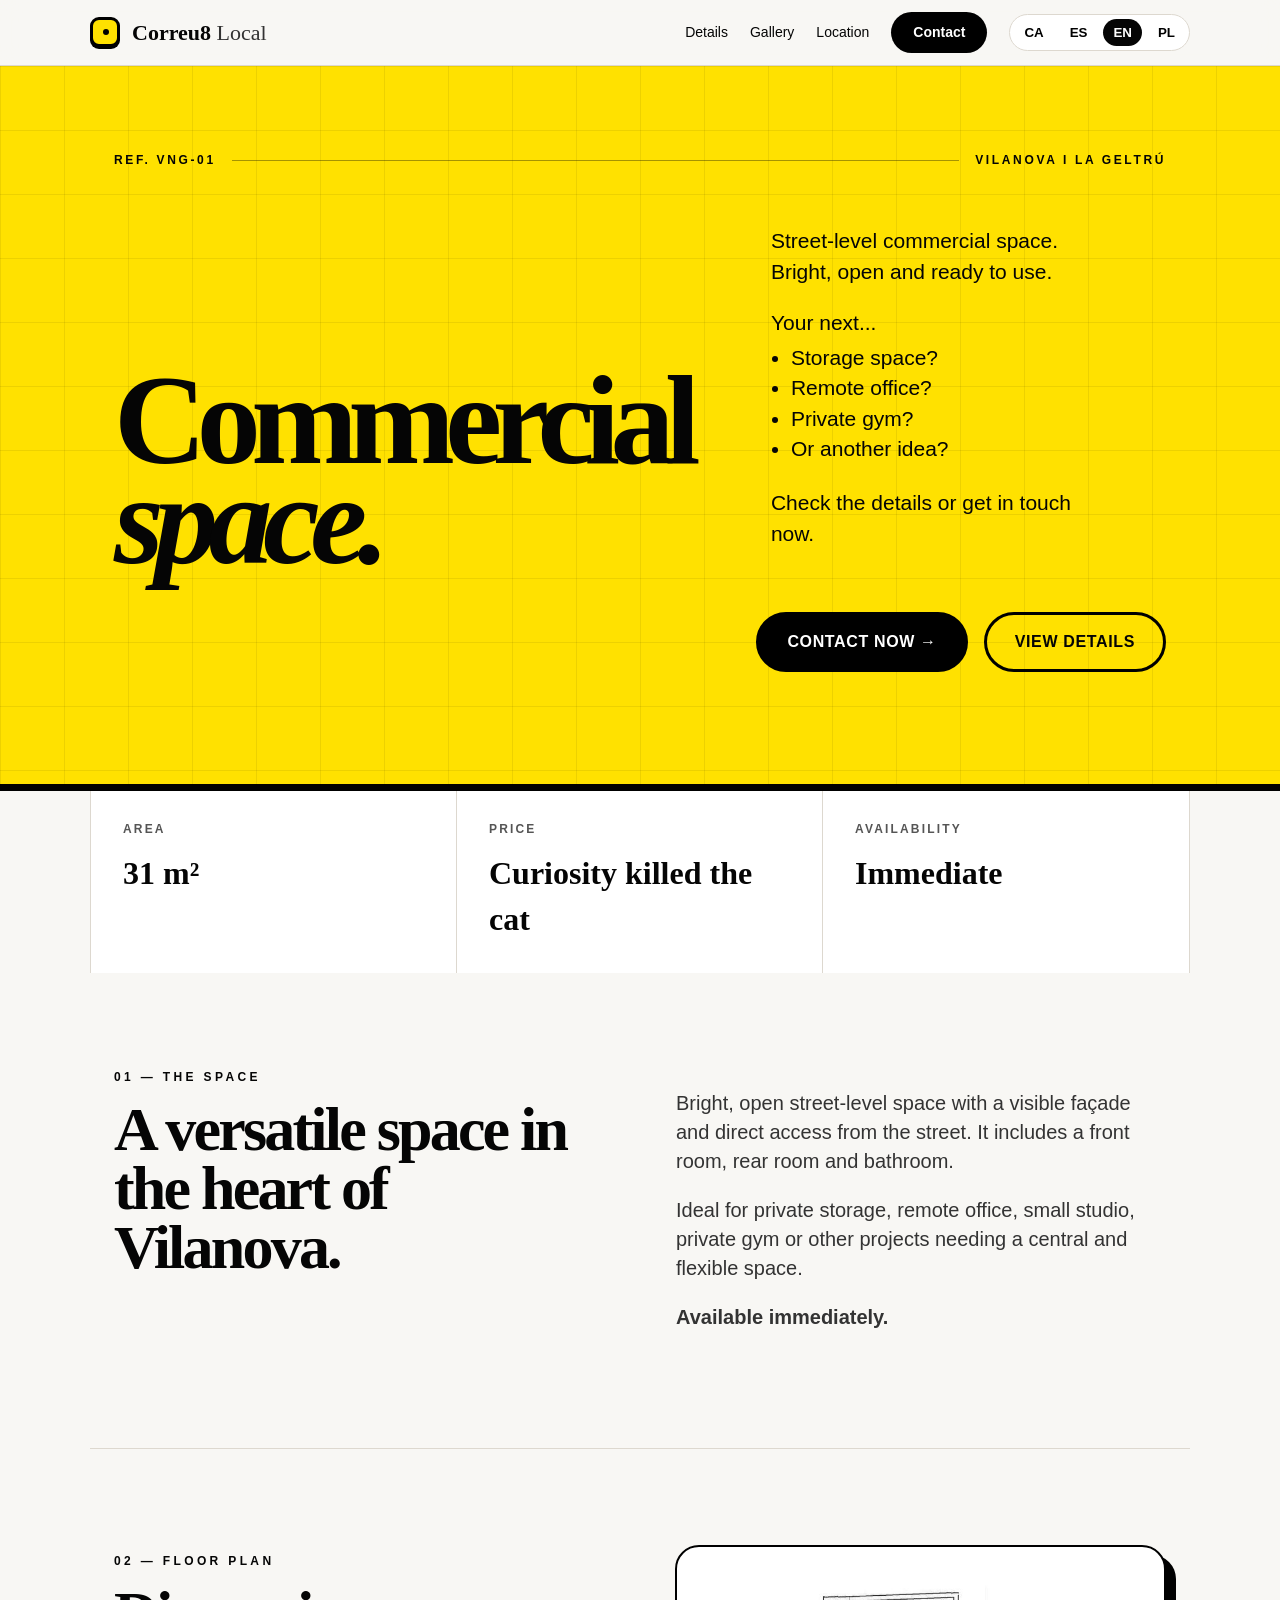
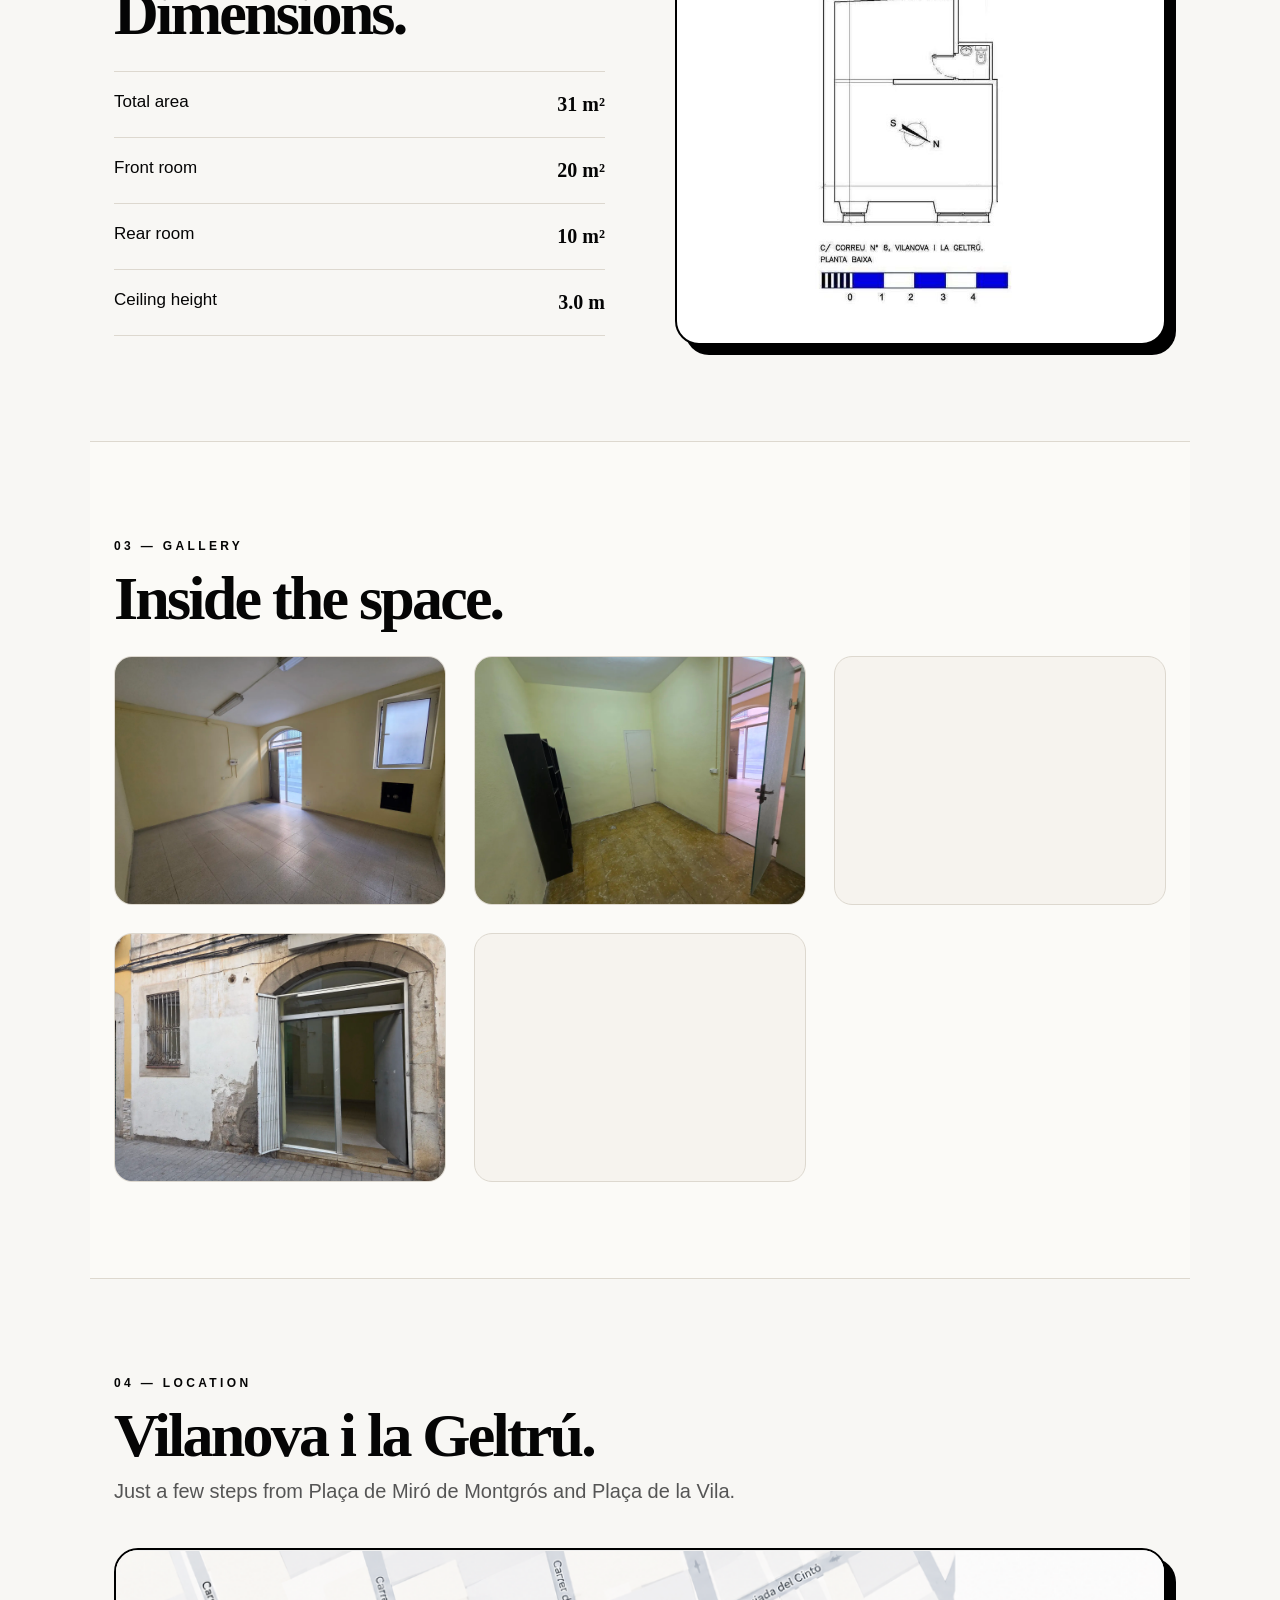
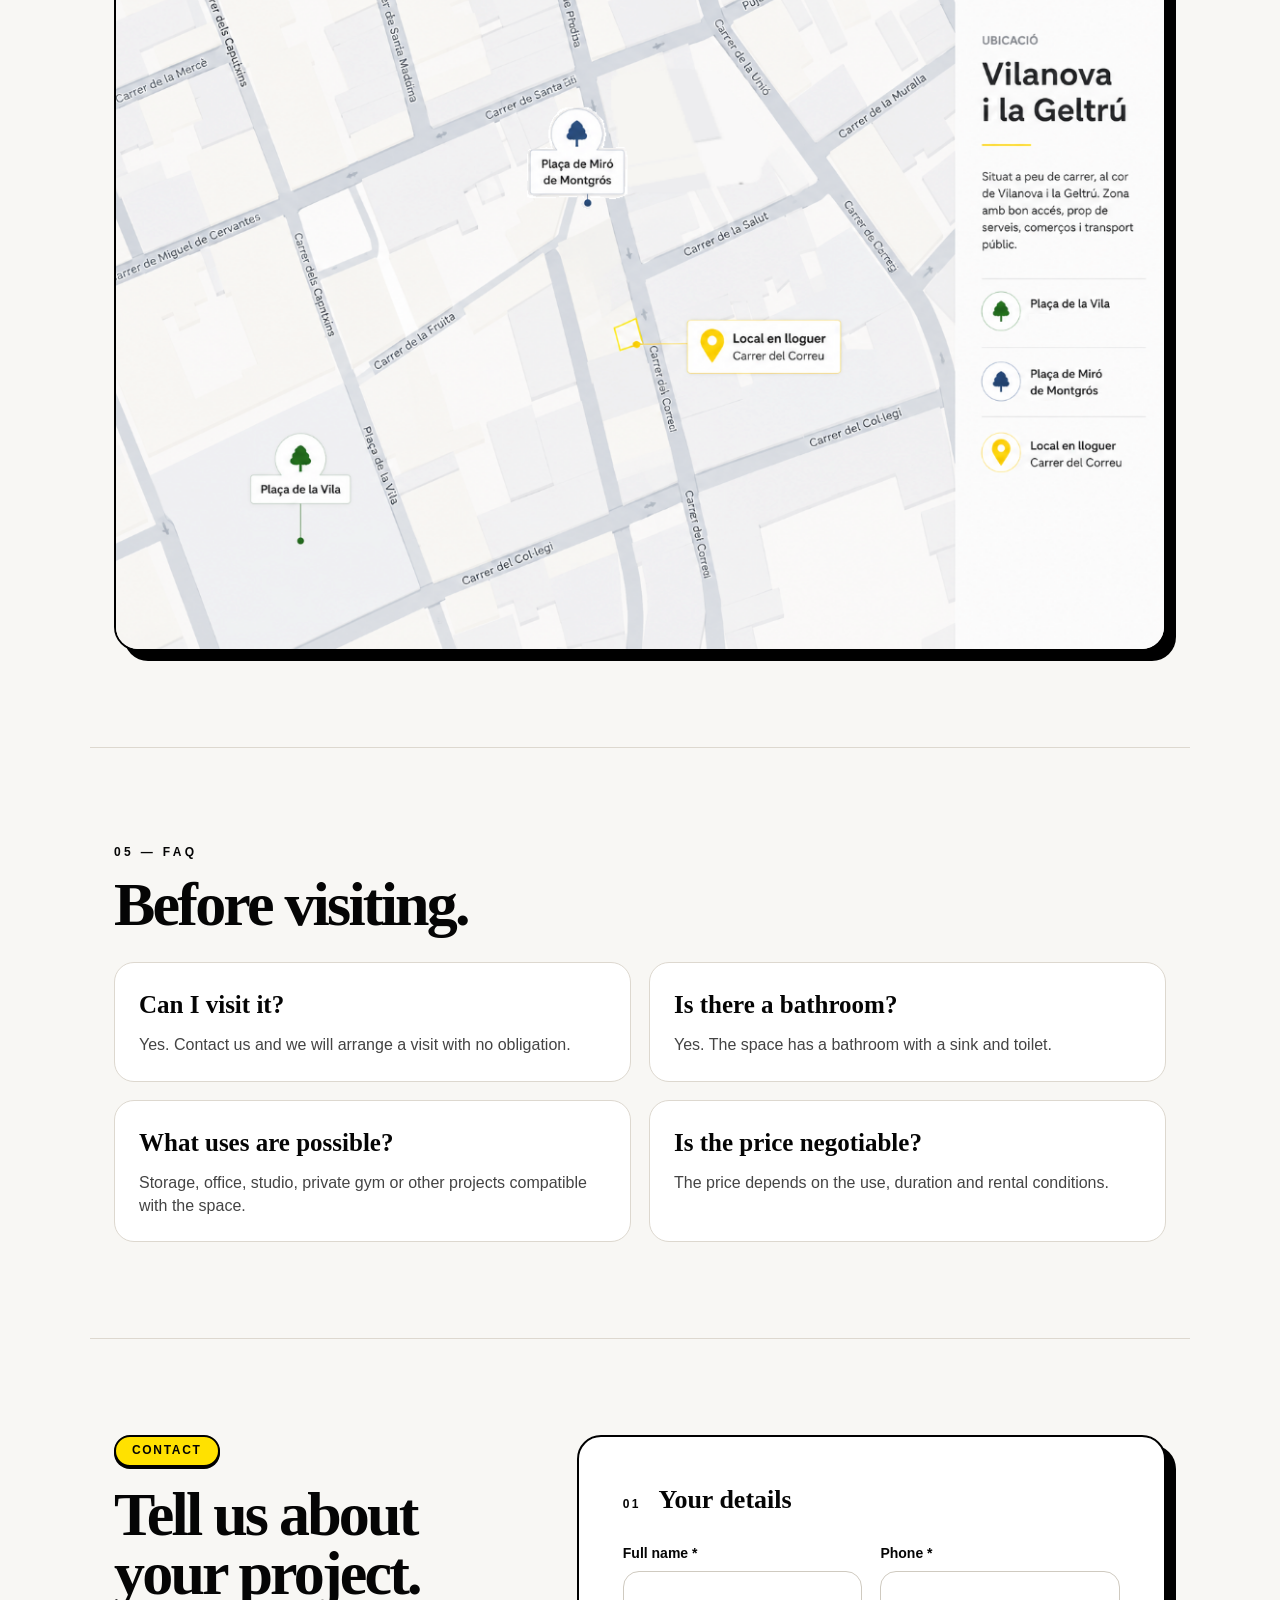
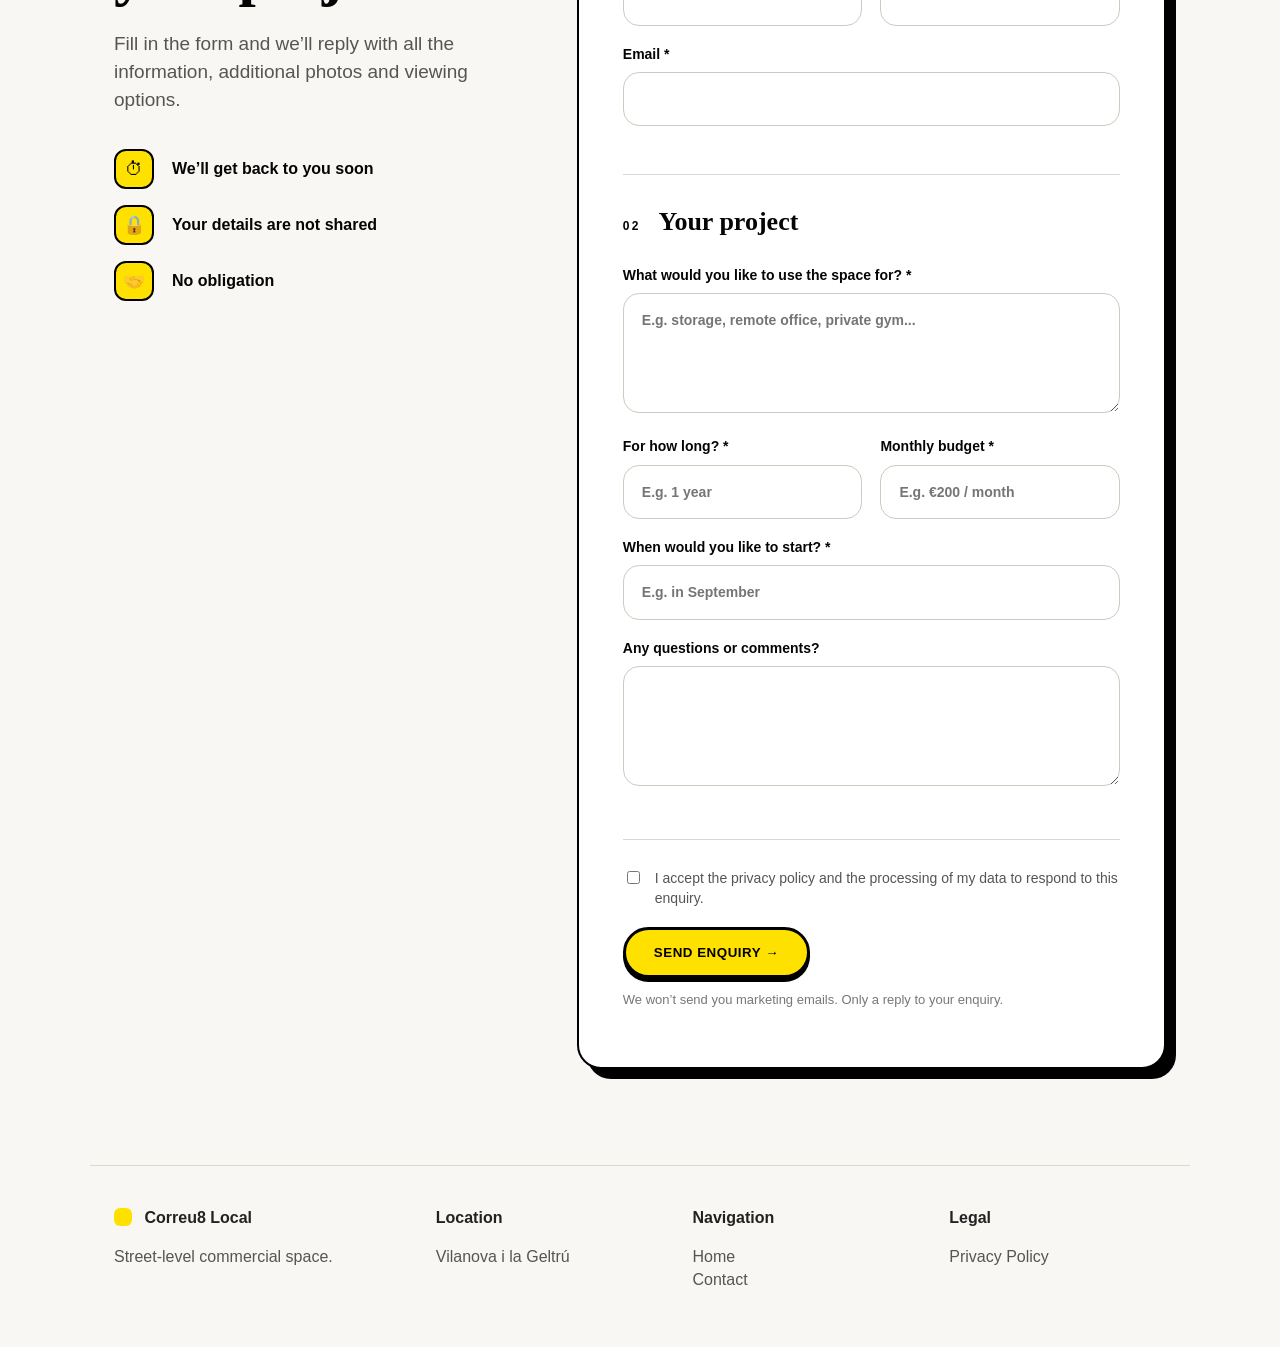
==== local/index.html @ ae691177 "Add favicon set" ====
<!doctype html>
<html lang="ca">
<head>
  <meta charset="utf-8" />
  <meta name="viewport" content="width=device-width, initial-scale=1" />
  <title>Correu8 Local — Local comercial en lloguer</title>
  <meta name="description" content="Local comercial a peu de carrer en lloguer al centre de Vilanova i la Geltrú. Lluminós, diàfan i llest per a ús. Contacta per rebre més informació." />
  <link rel="canonical" href="https://correu8.cat/local/" />
  <meta property="og:site_name" content="Correu8" />
  <meta property="og:title" content="Correu8 Local — Es lloga local" />
  <meta property="og:description" content="Local comercial a peu de carrer al cor de Vilanova i la Geltrú." />
  <meta property="og:type" content="website" />
  <meta property="og:url" content="https://correu8.cat/local/" />
  <meta property="og:image" content="https://correu8.cat/local/assets/og-image.jpg" />
  <meta property="og:image:width" content="1200" />
  <meta property="og:image:height" content="630" />
  <meta name="twitter:card" content="summary_large_image" />
  <meta name="twitter:title" content="Correu8 Local — Local comercial" />
  <meta name="twitter:description" content="Local comercial de 31 m² en lloguer al centre de Vilanova i la Geltrú." />
  <meta name="twitter:image" content="https://correu8.cat/local/assets/og-image.jpg" />
  <link rel="stylesheet" href="./styles.css" />
  <link rel="icon" href="/local/assets/favicon.ico" sizes="any">
  <link rel="icon" type="image/png" sizes="32x32" href="/local/assets/favicon-32x32.png">
  <link rel="icon" type="image/png" sizes="16x16" href="/local/assets/favicon-16x16.png">
  <link rel="apple-touch-icon" href="/local/assets/apple-touch-icon.png">
  <link rel="manifest" href="/local/assets/site.webmanifest">
  <meta name="theme-color" content="#FFC400">
  <script type="application/ld+json">
  {
    "@context": "https://schema.org",
    "@type": "RealEstateListing",
    "name": "Correu8 Local",
    "description": "Local comercial a peu de carrer en lloguer al centre de Vilanova i la Geltrú. Lluminós, diàfan i llest per a ús.",
    "url": "https://correu8.cat/local/",
    "image": [
      "https://correu8.cat/local/assets/facade.jpg",
      "https://correu8.cat/local/assets/main-room.jpg",
      "https://correu8.cat/local/assets/rear-room.jpg",
      "https://correu8.cat/local/assets/bathroom.jpg"
    ],
    "address": {
      "@type": "PostalAddress",
      "addressLocality": "Vilanova i la Geltrú",
      "addressRegion": "Catalunya",
      "addressCountry": "ES"
    },
    "floorSize": {
      "@type": "QuantitativeValue",
      "value": 31,
      "unitCode": "MTK"
    },
    "numberOfRooms": 2,
    "amenityFeature": [
      {
        "@type": "LocationFeatureSpecification",
        "name": "bathroom",
        "value": true
      },
      {
        "@type": "LocationFeatureSpecification",
        "name": "street-level access",
        "value": true
      },
      {
        "@type": "LocationFeatureSpecification",
        "name": "direct street entrance",
        "value": true
      }
    ],
    "availability": "https://schema.org/InStock",
    "sameAs": [],
    "provider": {
      "@type": "Organization",
      "name": "Correu8",
      "url": "https://correu8.cat/"
    }
  }
  </script>
</head>
<body>
  <header class="site-header">
    <a class="brand" href="#top" aria-label="Correu8 Local">
      <span class="brand-mark"></span>
      <span><strong>Correu8</strong> <em>Local</em></span>
    </a>
    <nav class="nav" aria-label="Principal">
      <a href="#espai" data-i18n="nav_details">Detalls</a>
      <a href="#galeria" data-i18n="nav_gallery">Galeria</a>
      <a href="#ubicacio" data-i18n="nav_location">Ubicació</a>
      <a class="nav-button" href="#contacte" data-i18n="nav_contact">Contacte</a>
      <div class="lang-switcher">
        <button type="button" data-lang="ca">CA</button>
        <button type="button" data-lang="es">ES</button>
        <button type="button" data-lang="en">EN</button>
        <button type="button" data-lang="pl">PL</button>
      </div>
    </nav>
  </header>

  <main id="top">
    <section class="hero yellow-grid">
      <div class="hero-inner">
        <div class="hero-meta">
          <span>REF. VNG-01</span>
          <i></i>
          <span>VILANOVA I LA GELTRÚ</span>
        </div>
        <div class="hero-content">
          <div>
            <h1 data-i18n-html="hero_title">Es lloga<br><em>local.</em></h1>
          </div>
<div class="hero-copy">

  <p data-i18n-html="hero_intro">
    Local comercial a peu de carrer.<br>
    Lluminós, diàfan i llest per a ús.
  </p>

  <p class="idea-title" data-i18n="hero_idea">
    El vostre proper...
  </p>

  <ul>
    <li data-i18n="hero_item_1">Traster?</li>
    <li data-i18n="hero_item_2">Oficina remota?</li>
    <li data-i18n="hero_item_3">Gimnàs privat?</li>
    <li data-i18n="hero_item_4">O una altra idea?</li>
  </ul>

  <p data-i18n="hero_cta">
    Consulteu els detalls o poseu-vos en contacte ara.
  </p>

</div>
        </div>
        <div class="hero-actions">
<a class="btn btn-dark"
   href="#contacte"
   data-i18n="button_contact">
   Contacta ara →
</a>

<a class="btn btn-outline"
   href="#espai"
   data-i18n="button_details">
   Veure detalls
</a>
        </div>
      </div>
    </section>

    <section class="facts" aria-label="Dades principals">
      <div class="fact">
        <span data-i18n="fact_surface">Superfície</span>
        <strong>31 m²</strong>
      </div>

      <div class="fact">
        <span data-i18n="fact_price">Preu</span>
        <strong data-i18n="fact_price_value">A consultar</strong>
      </div>

      <div class="fact">
        <span data-i18n="fact_availability">Disponibilitat</span>
        <strong data-i18n="fact_availability_value">Immediata</strong>
      </div>
    </section>

    <section id="espai" class="section two-col">
      <div>
        <p class="kicker" data-i18n="section_space_kicker">01 — L'espai</p>
        <h2 data-i18n="section_space_title">Un local versàtil al cor de Vilanova.</h2>
      </div>
      <div class="body-text">
        <p data-i18n="section_space_p1">Espai lluminós i diàfan situat a peu de carrer, amb façana visible i accés directe. Consta de sala davantera, sala del darrere i bany.</p>
        <p data-i18n="section_space_p2">Ideal per a emmagatzematge privat, oficina remota, petit estudi, gimnàs privat o altres projectes que necessitin un espai cèntric i flexible.</p>
        <p><strong data-i18n="section_space_p3">Disponibilitat immediata.</strong></p>
      </div>
    </section>

    <section class="section plan-section">
      <div>
        <p class="kicker" data-i18n="plan_kicker">02 — Plànol</p>
        <h2 data-i18n="plan_title">Dimensions.</h2>
        <div class="spec-list">
          <div><span data-i18n="plan_total_area">Superfície total</span><strong>31 m²</strong></div>
          <div><span data-i18n="plan_main_room">Sala principal</span><strong>20 m²</strong></div>
          <div><span data-i18n="plan_rear_room">Sala posterior</span><strong>10 m²</strong></div>
          <div><span data-i18n="plan_ceiling_height">Alçada del sostre</span><strong>3.0 m</strong></div>
        </div>
      </div>
      <figure class="image-card plan-card">
        <img src="./assets/plan.jpg" loading="lazy" decoding="async" alt="Plànol del local" data-i18n="plan_image_alt" data-i18n-attr="alt" />
      </figure>
    </section>

<section id="galeria" class="section gallery-section">
  <p class="kicker" data-i18n="gallery_kicker">03 — Galeria</p>
  <h2 data-i18n="gallery_title">Com és per dins.</h2>

  <div class="gallery">
    <div class="photo">
      <button class="photo-button" type="button">
        <picture>
          <source srcset="assets/main-room.webp" type="image/webp">
          <img src="assets/main-room.jpg" loading="lazy" decoding="async" alt="Sala principal del local" data-i18n="gallery_main_room_alt" data-i18n-attr="alt">
        </picture>
      </button>
    </div>

    <div class="photo">
      <button class="photo-button" type="button">
        <picture>
          <source srcset="assets/rear-room.webp" type="image/webp">
          <img src="assets/rear-room.jpg" loading="lazy" decoding="async" alt="Sala del darrere del local" data-i18n="gallery_rear_room_alt" data-i18n-attr="alt">
        </picture>
      </button>
    </div>

    <div class="photo">
      <button class="photo-button" type="button">
        <picture>
          <source srcset="assets/bathroom.webp" type="image/webp">
          <img src="assets/bathroom.jpg" loading="lazy" decoding="async" alt="Bany del local" data-i18n="gallery_bathroom_alt" data-i18n-attr="alt">
        </picture>
      </button>
    </div>

    <div class="photo">
      <button class="photo-button" type="button">
        <picture>
          <source srcset="assets/entrance-open.webp" type="image/webp">
          <img src="assets/entrance-open.jpg" loading="lazy" decoding="async" alt="Entrada oberta del local" data-i18n="gallery_entrance_alt" data-i18n-attr="alt">
        </picture>
      </button>
    </div>

    <div class="photo">
      <button class="photo-button" type="button">
        <picture>
          <source srcset="assets/facade.webp" type="image/webp">
          <img src="assets/facade.jpg" loading="lazy" decoding="async" alt="Façana del local" data-i18n="gallery_facade_alt" data-i18n-attr="alt">
        </picture>
      </button>
    </div>
  </div>
</section>

    <section id="ubicacio" class="section location-section">
      <p class="kicker" data-i18n="location_kicker">04 — Ubicació</p>
      <h2 data-i18n="location_title">Vilanova i la Geltrú.</h2>
      <p class="subhead" data-i18n="location_subhead">A pocs passos de la plaça de Miró de Montgrós i la Plaça de la Vila.</p>
      <figure class="image-card map-card">
        <img src="./assets/map.png" loading="lazy" decoding="async" alt="Mapa de situació del local al carrer del Correu" data-i18n="location_map_alt" data-i18n-attr="alt" />
      </figure>
    </section>

    <section class="section faq-section">
      <p class="kicker" data-i18n="faq_kicker">05 — Preguntes freqüents</p>
      <h2 data-i18n="faq_title">Abans de visitar.</h2>
      <div class="faq-grid">
        <article><h3 data-i18n="faq_visit_q">Es pot visitar?</h3><p data-i18n="faq_visit_a">Sí. Contacteu-nos i acordarem una visita sense compromís.</p></article>
        <article><h3 data-i18n="faq_bathroom_q">Hi ha bany?</h3><p data-i18n="faq_bathroom_a">Sí. El local disposa de bany amb lavabo i vàter.</p></article>
        <article><h3 data-i18n="faq_uses_q">Quins usos són possibles?</h3><p data-i18n="faq_uses_a">Emmagatzematge, oficina, estudi, gimnàs privat o altres projectes compatibles amb l'espai.</p></article>
        <article><h3 data-i18n="faq_price_q">El preu és negociable?</h3><p data-i18n="faq_price_a">El preu és a consultar segons ús, durada i condicions del lloguer.</p></article>
      </div>
    </section>

    <section id="contacte" class="contact-section">
      <div class="contact-copy">
        <span class="pill" data-i18n="contact_pill">Contacte</span>
        <h2 data-i18n="contact_title">Parlem del teu projecte.</h2>
        <p data-i18n="contact_intro">Omple el formulari i et respondrem amb tota la informació, fotos addicionals i opcions de visita.</p>
<ul class="trust-list">
  <li>
    <span class="trust-icon">⏱</span>
    <span data-i18n="contact_trust_1">Ens posarem en contacte amb tu ben aviat</span>
  </li>

  <li>
    <span class="trust-icon">🔒</span>
    <span data-i18n="contact_trust_2">Les teves dades no es comparteixen</span>
  </li>

  <li>
    <span class="trust-icon">🤝</span>
    <span data-i18n="contact_trust_3">Sense compromís</span>
  </li>
</ul>
      </div>
<div id="success-message" class="success-message">
  <strong data-i18n="success_title">✅ Gràcies!</strong><br>
  <span data-i18n="success_line_1">Hem rebut la teva consulta correctament.</span><br>
  <span data-i18n="success_line_2">Et respondrem tan aviat com sigui possible.</span>
</div>
<form id="contact-form" class="contact-form" action="https://formspree.io/f/xgojlalw" method="POST">
  <input type="hidden" name="_subject" value="Nova consulta — Correu8 Local" />
  <input type="text" name="_gotcha" class="honeypot" tabindex="-1" autocomplete="off" />
  <div class="form-block">
    <h3 data-i18n="form_details_title"><span>01</span> Les teves dades</h3>
    <div class="form-row">
      <label>
        <span data-i18n="form_name">Nom i cognoms *</span>
        <input required name="nom" type="text" autocomplete="name" />
      </label>
      <label>
        <span data-i18n="form_phone">Telèfon *</span>
        <input required name="telefon" type="tel" autocomplete="tel" />
      </label>
    </div>
    <label>
      <span data-i18n="form_email">Correu electrònic *</span>
      <input required name="email" type="email" autocomplete="email" />
    </label>
  </div>
  <div class="form-block">
    <h3 data-i18n="form_project_title"><span>02</span> El teu projecte</h3>
    <label>
      <span data-i18n="form_use">Quin ús li voldries donar a l'espai? *</span>
      <textarea required name="us" placeholder="Ex. traster, oficina remota, gimnàs privat..." data-i18n-placeholder="form_use_placeholder"></textarea>
    </label>
    <div class="form-row">
      <label>
        <span data-i18n="form_duration">Durant quant temps? *</span>
        <input required name="durada" placeholder="Ex. 1 any" data-i18n-placeholder="form_duration_placeholder" />
      </label>
      <label>
        <span data-i18n="form_budget">Pressupost mensual *</span>
        <input required name="pressupost" placeholder="Ex. 200 € / mes" data-i18n-placeholder="form_budget_placeholder" />
      </label>
    </div>
    <label>
      <span data-i18n="form_start">Quan t'agradaria començar? *</span>
      <input required name="inici" placeholder="Ex. al setembre" data-i18n-placeholder="form_start_placeholder" />
    </label>
    <label>
      <span data-i18n="form_comment">Tens alguna pregunta o comentari?</span>
      <textarea name="comentari"></textarea>
    </label>
  </div>
  <label class="checkbox">
    <input required type="checkbox" name="privacitat" value="acceptada" />
    <span data-i18n="form_privacy">Accepto la política de privacitat i el tractament de les meves dades per respondre a aquesta consulta.</span>
  </label>
  <button class="btn btn-yellow" type="submit" data-i18n="form_submit">
    Enviar consulta →
  </button>
  <p class="small-note" data-i18n="form_note">
    No t'enviarem cap correu comercial. Només una resposta a la teva consulta.
  </p>
</form>
    </section>
  </main>

  <footer class="footer">
    <div><strong><span class="dot"></span> Correu8 Local</strong><p data-i18n="footer_brand_description">Local comercial a peu de carrer.</p></div>
    <div><strong data-i18n="footer_location_title">Ubicació</strong><p data-i18n="footer_location_value">Vilanova i la Geltrú</p></div>
    <div><strong data-i18n="footer_navigation_title">Navegació</strong><p><a href="#top" data-i18n="footer_navigation_home">Inici</a><br><a href="#contacte" data-i18n="footer_navigation_contact">Contacte</a></p></div>
    <div><strong data-i18n="footer_legal_title">Legal</strong><p><a href="privacy.html" data-i18n="footer_privacy">Política de privacitat</a></p></div>
  </footer>
<div id="lightbox" class="lightbox" role="dialog" aria-modal="true" aria-label="Gallery image" aria-describedby="lightbox-caption" hidden>
  <button class="lightbox-button lightbox-close" type="button" aria-label="Close">×</button>
  <button class="lightbox-button lightbox-prev" type="button" aria-label="Previous image">‹</button>
  <figure class="lightbox-frame">
    <img id="lightbox-image" alt="" />
    <figcaption id="lightbox-caption"></figcaption>
  </figure>
  <button class="lightbox-button lightbox-next" type="button" aria-label="Next image">›</button>
</div>
<script>
const gallery = document.querySelector(".gallery");
const lightboxButtons = Array.from(document.querySelectorAll(".gallery .photo-button"));
const lightbox = document.getElementById("lightbox");
const lightboxImage = document.getElementById("lightbox-image");
const lightboxCaption = document.getElementById("lightbox-caption");
const lightboxClose = document.querySelector(".lightbox-close");
const lightboxPrev = document.querySelector(".lightbox-prev");
const lightboxNext = document.querySelector(".lightbox-next");
const hasLightbox = Boolean(gallery && lightbox && lightboxImage && lightboxCaption && lightboxClose && lightboxPrev && lightboxNext && lightboxButtons.length);

let currentLightboxIndex = 0;
let lastFocusedElement = null;

function getGalleryImage(index) {
  const button = lightboxButtons[index];
  return button ? button.querySelector("img") : null;
}

function showImage(index) {
  if (!hasLightbox) return;

  currentLightboxIndex = (index + lightboxButtons.length) % lightboxButtons.length;
  const image = getGalleryImage(currentLightboxIndex);
  if (!image) return;

  lightboxImage.src = image.currentSrc || image.src;
  lightboxImage.alt = image.alt;
  lightboxCaption.textContent = image.alt;
}

function openLightbox(index) {
  if (!hasLightbox) return;

  lastFocusedElement = document.activeElement;
  showImage(index);
  lightbox.hidden = false;
  document.body.classList.add("lightbox-open");
  lightboxClose.focus();
}

function closeLightbox() {
  if (!hasLightbox) return;

  lightbox.hidden = true;
  document.body.classList.remove("lightbox-open");
  lightboxImage.removeAttribute("src");

  if (lastFocusedElement) {
    lastFocusedElement.focus();
  }
}

if (hasLightbox) {
  gallery.addEventListener("click", event => {
    if (!(event.target instanceof Element)) return;

    const button = event.target.closest(".photo-button");
    if (!button || !gallery.contains(button)) return;

    const index = lightboxButtons.indexOf(button);
    if (index === -1) return;

    openLightbox(index);
  });

  lightboxClose.addEventListener("click", closeLightbox);
  lightboxPrev.addEventListener("click", () => showImage(currentLightboxIndex - 1));
  lightboxNext.addEventListener("click", () => showImage(currentLightboxIndex + 1));

  lightbox.addEventListener("click", event => {
    if (event.target === lightbox) {
      closeLightbox();
    }
  });
}

document.addEventListener("keydown", event => {
  if (!hasLightbox || lightbox.hidden) return;

  if (event.key === "Escape") {
    event.preventDefault();
    closeLightbox();
  }

  if (event.key === "ArrowLeft") {
    event.preventDefault();
    showImage(currentLightboxIndex - 1);
  }

  if (event.key === "ArrowRight") {
    event.preventDefault();
    showImage(currentLightboxIndex + 1);
  }
});
</script>
<script>
const form = document.getElementById("contact-form");
const successMessage = document.getElementById("success-message");

let isSubmitting = false;

form.addEventListener("submit", async function (event) {
  event.preventDefault();

  if (isSubmitting) return;
  isSubmitting = true;

  const button = form.querySelector("button[type='submit']");
  const originalButtonText = button.textContent;

  button.disabled = true;
  button.textContent = getTranslation("form_sending");

  const formData = new FormData(form);

  try {
    const response = await fetch(form.action, {
      method: "POST",
      body: formData,
      headers: {
        "Accept": "application/json"
      }
    });

    if (response.ok) {
      form.reset();
      successMessage.style.display = "block";

      successMessage.scrollIntoView({
        behavior: "smooth",
        block: "center"
      });

      button.textContent = getTranslation("form_sent");
      button.disabled = true;
    } else {
      alert(getTranslation("form_error"));
      isSubmitting = false;
      button.disabled = false;
      button.textContent = originalButtonText;
    }
  } catch (error) {
    alert(getTranslation("form_connection_error"));
    isSubmitting = false;
    button.disabled = false;
    button.textContent = originalButtonText;
  }
});
</script>
<script>
const translations = {
  ca: {
    meta_title: "Correu8 Local — Local comercial en lloguer",
    meta_description: "Local comercial a peu de carrer en lloguer al centre de Vilanova i la Geltrú. Lluminós, diàfan i llest per a ús.",
    meta_og_title: "Correu8 Local — Es lloga local",
    meta_og_description: "Local comercial a peu de carrer al cor de Vilanova i la Geltrú.",
    nav_details: "Detalls",
    nav_gallery: "Galeria",
    nav_location: "Ubicació",
    nav_contact: "Contacte",
    hero_title: "Es lloga<br><em>local.</em>",
    hero_intro: "Local comercial a peu de carrer.<br>Lluminós, diàfan i llest per a ús.",
    hero_idea: "El vostre proper...",
    hero_item_1: "Traster?",
    hero_item_2: "Oficina remota?",
    hero_item_3: "Gimnàs privat?",
    hero_item_4: "O una altra idea?",
    hero_cta: "Consulteu els detalls o poseu-vos en contacte ara.",
    button_contact: "Contacta ara →",
    button_details: "Veure detalls",
    fact_surface: "Superfície",
    fact_price: "Preu",
    fact_price_value: "La curiositat va matar el gat",
    fact_availability: "Disponibilitat",
    fact_availability_value: "Immediata",
    section_space_kicker: "01 — L'espai",
    section_space_title: "Un local versàtil al cor de Vilanova.",
    section_space_p1: "Espai lluminós i diàfan situat a peu de carrer, amb façana visible i accés directe. Consta de sala davantera, sala del darrere i bany.",
    section_space_p2: "Ideal per a emmagatzematge privat, oficina remota, petit estudi, gimnàs privat o altres projectes que necessitin un espai cèntric i flexible.",
    section_space_p3: "Disponibilitat immediata.",
    plan_kicker: "02 — Plànol",
    plan_title: "Dimensions.",
    plan_total_area: "Superfície total",
    plan_main_room: "Sala principal",
    plan_rear_room: "Sala posterior",
    plan_ceiling_height: "Alçada del sostre",
    plan_image_alt: "Plànol del local",
    gallery_kicker: "03 — Galeria",
    gallery_title: "Com és per dins.",
    gallery_main_room_alt: "Sala principal del local",
    gallery_rear_room_alt: "Sala del darrere del local",
    gallery_bathroom_alt: "Bany del local",
    gallery_entrance_alt: "Entrada oberta del local",
    gallery_facade_alt: "Façana del local",
    location_kicker: "04 — Ubicació",
    location_title: "Vilanova i la Geltrú.",
    location_subhead: "A pocs passos de la plaça de Miró de Montgrós i la Plaça de la Vila.",
    location_map_alt: "Mapa de situació del local al carrer del Correu",
    faq_kicker: "05 — Preguntes freqüents",
    faq_title: "Abans de visitar.",
    faq_visit_q: "Es pot visitar?",
    faq_visit_a: "Sí. Contacteu-nos i acordarem una visita sense compromís.",
    faq_bathroom_q: "Hi ha bany?",
    faq_bathroom_a: "Sí. El local disposa de bany amb lavabo i vàter.",
    faq_uses_q: "Quins usos són possibles?",
    faq_uses_a: "Emmagatzematge, oficina, estudi, gimnàs privat o altres projectes compatibles amb l'espai.",
    faq_price_q: "El preu és negociable?",
    faq_price_a: "El preu és a consultar segons ús, durada i condicions del lloguer.",
    contact_pill: "Contacte",
    contact_title: "Parlem del teu projecte.",
    contact_intro: "Omple el formulari i et respondrem amb tota la informació, fotos addicionals i opcions de visita.",
    contact_trust_1: "Ens posarem en contacte amb tu ben aviat",
    contact_trust_2: "Les teves dades no es comparteixen",
    contact_trust_3: "Sense compromís",
    success_title: "✅ Gràcies!",
    success_line_1: "Hem rebut la teva consulta correctament.",
    success_line_2: "Et respondrem tan aviat com sigui possible.",
    form_details_title: "01 Les teves dades",
    form_name: "Nom i cognoms *",
    form_phone: "Telèfon *",
    form_email: "Correu electrònic *",
    form_project_title: "02 El teu projecte",
    form_use: "Quin ús li voldries donar a l'espai? *",
    form_use_placeholder: "Ex. traster, oficina remota, gimnàs privat...",
    form_duration: "Durant quant temps? *",
    form_duration_placeholder: "Ex. 1 any",
    form_budget: "Pressupost mensual *",
    form_budget_placeholder: "Ex. 200 € / mes",
    form_start: "Quan t'agradaria començar? *",
    form_start_placeholder: "Ex. al setembre",
    form_comment: "Tens alguna pregunta o comentari?",
    form_privacy: "Accepto la política de privacitat i el tractament de les meves dades per respondre a aquesta consulta.",
    form_submit: "Enviar consulta →",
    form_sending: "Enviant...",
    form_sent: "Consulta enviada ✓",
    form_note: "No t'enviarem cap correu comercial. Només una resposta a la teva consulta.",
    form_error: "Hi ha hagut un problema. Torna-ho a provar, si us plau.",
    form_connection_error: "Hi ha hagut un problema de connexió. Torna-ho a provar.",
    footer_brand_description: "Local comercial a peu de carrer.",
    footer_location_title: "Ubicació",
    footer_location_value: "Vilanova i la Geltrú",
    footer_navigation_title: "Navegació",
    footer_navigation_home: "Inici",
    footer_navigation_contact: "Contacte",
    footer_legal_title: "Legal",
    footer_privacy: "Política de privacitat"
  },

  es: {
    meta_title: "Correu8 Local — Local comercial en alquiler",
    meta_description: "Local comercial a pie de calle en alquiler en el centro de Vilanova i la Geltrú. Luminoso, diáfano y listo para usar.",
    meta_og_title: "Correu8 Local — Se alquila local",
    meta_og_description: "Local comercial a pie de calle en el corazón de Vilanova i la Geltrú.",
    nav_details: "Detalles",
    nav_gallery: "Galería",
    nav_location: "Ubicación",
    nav_contact: "Contacto",
    hero_title: "Se alquila<br><em>local.</em>",
    hero_intro: "Local comercial a pie de calle.<br>Luminoso, diáfano y listo para usar.",
    hero_idea: "¿Tu próximo...?",
    hero_item_1: "¿Trastero?",
    hero_item_2: "¿Oficina remota?",
    hero_item_3: "¿Gimnasio privado?",
    hero_item_4: "¿O una idea diferente?",
    hero_cta: "Consulta los detalles o ponte en contacto ahora.",
    button_contact: "Contactar ahora →",
    button_details: "Ver detalles",
    fact_surface: "Superficie",
    fact_price: "Precio",
    fact_price_value: "La curiosidad mató al gato",
    fact_availability: "Disponibilidad",
    fact_availability_value: "Inmediata",
    section_space_kicker: "01 — El espacio",
    section_space_title: "Un local versátil en el corazón de Vilanova.",
    section_space_p1: "Espacio luminoso y diáfano situado a pie de calle, con fachada visible y acceso directo. Consta de sala delantera, sala trasera y baño.",
    section_space_p2: "Ideal para almacenamiento privado, oficina remota, pequeño estudio, gimnasio privado u otros proyectos que necesiten un espacio céntrico y flexible.",
    section_space_p3: "Disponibilidad inmediata.",
    plan_kicker: "02 — Plano",
    plan_title: "Dimensiones.",
    plan_total_area: "Superficie total",
    plan_main_room: "Sala principal",
    plan_rear_room: "Sala trasera",
    plan_ceiling_height: "Altura del techo",
    plan_image_alt: "Plano del local",
    gallery_kicker: "03 — Galería",
    gallery_title: "Cómo es por dentro.",
    gallery_main_room_alt: "Sala principal del local",
    gallery_rear_room_alt: "Sala trasera del local",
    gallery_bathroom_alt: "Baño del local",
    gallery_entrance_alt: "Entrada abierta del local",
    gallery_facade_alt: "Fachada del local",
    location_kicker: "04 — Ubicación",
    location_title: "Vilanova i la Geltrú.",
    location_subhead: "A pocos pasos de la plaza de Miró de Montgrós y la Plaça de la Vila.",
    location_map_alt: "Mapa de ubicación del local en la calle del Correu",
    faq_kicker: "05 — Preguntas frecuentes",
    faq_title: "Antes de visitar.",
    faq_visit_q: "¿Se puede visitar?",
    faq_visit_a: "Sí. Contacta con nosotros y acordaremos una visita sin compromiso.",
    faq_bathroom_q: "¿Hay baño?",
    faq_bathroom_a: "Sí. El local dispone de baño con lavabo e inodoro.",
    faq_uses_q: "¿Qué usos son posibles?",
    faq_uses_a: "Almacenamiento, oficina, estudio, gimnasio privado u otros proyectos compatibles con el espacio.",
    faq_price_q: "¿El precio es negociable?",
    faq_price_a: "El precio es a consultar según uso, duración y condiciones del alquiler.",
    contact_pill: "Contacto",
    contact_title: "Hablemos de tu proyecto.",
    contact_intro: "Rellena el formulario y te responderemos con toda la información, fotos adicionales y opciones de visita.",
    contact_trust_1: "Nos pondremos en contacto contigo pronto",
    contact_trust_2: "Tus datos no se comparten",
    contact_trust_3: "Sin compromiso",
    success_title: "✅ ¡Gracias!",
    success_line_1: "Hemos recibido tu consulta correctamente.",
    success_line_2: "Te responderemos lo antes posible.",
    form_details_title: "01 Tus datos",
    form_name: "Nombre y apellidos *",
    form_phone: "Teléfono *",
    form_email: "Correo electrónico *",
    form_project_title: "02 Tu proyecto",
    form_use: "¿Qué uso te gustaría darle al espacio? *",
    form_use_placeholder: "Ej. trastero, oficina remota, gimnasio privado...",
    form_duration: "¿Durante cuánto tiempo? *",
    form_duration_placeholder: "Ej. 1 año",
    form_budget: "Presupuesto mensual *",
    form_budget_placeholder: "Ej. 200 € / mes",
    form_start: "¿Cuándo te gustaría empezar? *",
    form_start_placeholder: "Ej. en septiembre",
    form_comment: "¿Tienes alguna pregunta o comentario?",
    form_privacy: "Acepto la política de privacidad y el tratamiento de mis datos para responder a esta consulta.",
    form_submit: "Enviar consulta →",
    form_sending: "Enviando...",
    form_sent: "Consulta enviada ✓",
    form_note: "No te enviaremos ningún correo comercial. Solo una respuesta a tu consulta.",
    form_error: "Ha habido un problema. Inténtalo de nuevo, por favor.",
    form_connection_error: "Ha habido un problema de conexión. Inténtalo de nuevo.",
    footer_brand_description: "Local comercial a pie de calle.",
    footer_location_title: "Ubicación",
    footer_location_value: "Vilanova i la Geltrú",
    footer_navigation_title: "Navegación",
    footer_navigation_home: "Inicio",
    footer_navigation_contact: "Contacto",
    footer_legal_title: "Legal",
    footer_privacy: "Política de privacidad"
  },

  en: {
    meta_title: "Correu8 Local — Commercial space for rent",
    meta_description: "Street-level commercial space for rent in central Vilanova i la Geltrú. Bright, open and ready to use.",
    meta_og_title: "Correu8 Local — Commercial space for rent",
    meta_og_description: "Street-level commercial space in the heart of Vilanova i la Geltrú.",
    nav_details: "Details",
    nav_gallery: "Gallery",
    nav_location: "Location",
    nav_contact: "Contact",
    hero_title: "Commercial<br><em>space.</em>",
    hero_intro: "Street-level commercial space.<br>Bright, open and ready to use.",
    hero_idea: "Your next...",
    hero_item_1: "Storage space?",
    hero_item_2: "Remote office?",
    hero_item_3: "Private gym?",
    hero_item_4: "Or another idea?",
    hero_cta: "Check the details or get in touch now.",
    button_contact: "Contact now →",
    button_details: "View details",
    fact_surface: "Area",
    fact_price: "Price",
    fact_price_value: "Curiosity killed the cat",
    fact_availability: "Availability",
    fact_availability_value: "Immediate",
    section_space_kicker: "01 — The space",
    section_space_title: "A versatile space in the heart of Vilanova.",
    section_space_p1: "Bright, open street-level space with a visible façade and direct access from the street. It includes a front room, rear room and bathroom.",
    section_space_p2: "Ideal for private storage, remote office, small studio, private gym or other projects needing a central and flexible space.",
    section_space_p3: "Available immediately.",
    plan_kicker: "02 — Floor plan",
    plan_title: "Dimensions.",
    plan_total_area: "Total area",
    plan_main_room: "Front room",
    plan_rear_room: "Rear room",
    plan_ceiling_height: "Ceiling height",
    plan_image_alt: "Floor plan of the space",
    gallery_kicker: "03 — Gallery",
    gallery_title: "Inside the space.",
    gallery_main_room_alt: "Main room of the commercial space",
    gallery_rear_room_alt: "Rear room of the commercial space",
    gallery_bathroom_alt: "Bathroom of the commercial space",
    gallery_entrance_alt: "Open entrance of the commercial space",
    gallery_facade_alt: "Facade of the commercial space",
    location_kicker: "04 — Location",
    location_title: "Vilanova i la Geltrú.",
    location_subhead: "Just a few steps from Plaça de Miró de Montgrós and Plaça de la Vila.",
    location_map_alt: "Location map of the commercial space on Carrer del Correu",
    faq_kicker: "05 — FAQ",
    faq_title: "Before visiting.",
    faq_visit_q: "Can I visit it?",
    faq_visit_a: "Yes. Contact us and we will arrange a visit with no obligation.",
    faq_bathroom_q: "Is there a bathroom?",
    faq_bathroom_a: "Yes. The space has a bathroom with a sink and toilet.",
    faq_uses_q: "What uses are possible?",
    faq_uses_a: "Storage, office, studio, private gym or other projects compatible with the space.",
    faq_price_q: "Is the price negotiable?",
    faq_price_a: "The price depends on the use, duration and rental conditions.",
    contact_pill: "Contact",
    contact_title: "Tell us about your project.",
    contact_intro: "Fill in the form and we’ll reply with all the information, additional photos and viewing options.",
    contact_trust_1: "We’ll get back to you soon",
    contact_trust_2: "Your details are not shared",
    contact_trust_3: "No obligation",
    success_title: "✅ Thank you!",
    success_line_1: "We have received your enquiry successfully.",
    success_line_2: "We’ll get back to you as soon as possible.",
    form_details_title: "01 Your details",
    form_name: "Full name *",
    form_phone: "Phone *",
    form_email: "Email *",
    form_project_title: "02 Your project",
    form_use: "What would you like to use the space for? *",
    form_use_placeholder: "E.g. storage, remote office, private gym...",
    form_duration: "For how long? *",
    form_duration_placeholder: "E.g. 1 year",
    form_budget: "Monthly budget *",
    form_budget_placeholder: "E.g. €200 / month",
    form_start: "When would you like to start? *",
    form_start_placeholder: "E.g. in September",
    form_comment: "Any questions or comments?",
    form_privacy: "I accept the privacy policy and the processing of my data to respond to this enquiry.",
    form_submit: "Send enquiry →",
    form_sending: "Sending...",
    form_sent: "Enquiry sent ✓",
    form_note: "We won’t send you marketing emails. Only a reply to your enquiry.",
    form_error: "Something went wrong. Please try again.",
    form_connection_error: "There was a connection problem. Please try again.",
    footer_brand_description: "Street-level commercial space.",
    footer_location_title: "Location",
    footer_location_value: "Vilanova i la Geltrú",
    footer_navigation_title: "Navigation",
    footer_navigation_home: "Home",
    footer_navigation_contact: "Contact",
    footer_legal_title: "Legal",
    footer_privacy: "Privacy Policy"
  },

  pl: {
    meta_title: "Correu8 Local — Lokal użytkowy do wynajęcia",
    meta_description: "Lokal użytkowy z wejściem z ulicy do wynajęcia w centrum Vilanova i la Geltrú. Jasny, otwarty i gotowy do użycia.",
    meta_og_title: "Correu8 Local — Lokal do wynajęcia",
    meta_og_description: "Lokal użytkowy z wejściem z ulicy w sercu Vilanova i la Geltrú.",
    nav_details: "Szczegóły",
    nav_gallery: "Galeria",
    nav_location: "Lokalizacja",
    nav_contact: "Kontakt",
    hero_title: "Lokal<br><em>do wynajęcia.</em>",
    hero_intro: "Lokal użytkowy z wejściem z ulicy.<br>Jasny, otwarty i gotowy do użycia.",
    hero_idea: "Twój następny...",
    hero_item_1: "Magazyn?",
    hero_item_2: "Biuro zdalne?",
    hero_item_3: "Prywatna siłownia?",
    hero_item_4: "Albo inny pomysł?",
    hero_cta: "Sprawdź szczegóły albo skontaktuj się teraz.",
    button_contact: "Skontaktuj się →",
    button_details: "Zobacz szczegóły",
    fact_surface: "Powierzchnia",
    fact_price: "Cena",
    fact_price_value: "Ciekawość to pierwszy stopień do piekła",
    fact_availability: "Dostępność",
    fact_availability_value: "Od zaraz",
    section_space_kicker: "01 — Lokal",
    section_space_title: "Uniwersalny lokal w sercu Vilanovy.",
    section_space_p1: "Jasny, otwarty lokal na parterze z widoczną fasadą i bezpośrednim wejściem z ulicy. Składa się z sali przedniej, sali tylnej oraz łazienki.",
    section_space_p2: "Idealny jako prywatny magazyn, biuro zdalne, małe studio, prywatna siłownia lub inny projekt wymagający centralnej i elastycznej przestrzeni.",
    section_space_p3: "Dostępny od zaraz.",
    plan_kicker: "02 — Plan",
    plan_title: "Wymiary.",
    plan_total_area: "Powierzchnia całkowita",
    plan_main_room: "Przednie pomieszczenie",
    plan_rear_room: "Tylne pomieszczenie",
    plan_ceiling_height: "Wysokość sufitu",
    plan_image_alt: "Plan lokalu",
    gallery_kicker: "03 — Galeria",
    gallery_title: "Jak wygląda w środku.",
    gallery_main_room_alt: "Główna sala lokalu",
    gallery_rear_room_alt: "Tylna sala lokalu",
    gallery_bathroom_alt: "Łazienka lokalu",
    gallery_entrance_alt: "Otwarte wejście do lokalu",
    gallery_facade_alt: "Fasada lokalu",
    location_kicker: "04 — Lokalizacja",
    location_title: "Vilanova i la Geltrú.",
    location_subhead: "Kilka kroków od placu Miró de Montgrós i Plaça de la Vila.",
    location_map_alt: "Mapa lokalizacji lokalu przy Carrer del Correu",
    faq_kicker: "05 — Najczęstsze pytania",
    faq_title: "Przed wizytą.",
    faq_visit_q: "Czy można obejrzeć lokal?",
    faq_visit_a: "Tak. Skontaktuj się z nami, a umówimy wizytę bez zobowiązań.",
    faq_bathroom_q: "Czy jest łazienka?",
    faq_bathroom_a: "Tak. Lokal ma łazienkę z umywalką i toaletą.",
    faq_uses_q: "Jakie zastosowania są możliwe?",
    faq_uses_a: "Magazyn, biuro, studio, prywatna siłownia lub inne projekty kompatybilne z przestrzenią.",
    faq_price_q: "Czy cena jest negocjowalna?",
    faq_price_a: "Cena zależy od sposobu użytkowania, okresu najmu i warunków umowy.",
    contact_pill: "Kontakt",
    contact_title: "Porozmawiajmy o Twoim projekcie.",
    contact_intro: "Wypełnij formularz, a odpowiemy z pełną informacją, dodatkowymi zdjęciami i możliwością obejrzenia lokalu.",
    contact_trust_1: "Skontaktujemy się z Tobą wkrótce",
    contact_trust_2: "Twoje dane nie są udostępniane",
    contact_trust_3: "Bez zobowiązań",
    success_title: "✅ Dziękujemy!",
    success_line_1: "Otrzymaliśmy Twoje zapytanie.",
    success_line_2: "Odpowiemy tak szybko, jak to możliwe.",
    form_details_title: "01 Twoje dane",
    form_name: "Imię i nazwisko *",
    form_phone: "Telefon *",
    form_email: "Adres e-mail *",
    form_project_title: "02 Twój projekt",
    form_use: "Do czego chcesz wykorzystać lokal? *",
    form_use_placeholder: "Np. magazyn, biuro zdalne, prywatna siłownia...",
    form_duration: "Na jak długo? *",
    form_duration_placeholder: "Np. 1 rok",
    form_budget: "Budżet miesięczny *",
    form_budget_placeholder: "Np. 200 € / miesiąc",
    form_start: "Kiedy chcesz zacząć? *",
    form_start_placeholder: "Np. we wrześniu",
    form_comment: "Masz pytanie lub komentarz?",
    form_privacy: "Akceptuję politykę prywatności i przetwarzanie moich danych w celu odpowiedzi na to zapytanie.",
    form_submit: "Wyślij zapytanie →",
    form_sending: "Wysyłanie...",
    form_sent: "Zapytanie wysłane ✓",
    form_note: "Nie wyślemy Ci żadnych wiadomości marketingowych. Tylko odpowiedź na Twoje zapytanie.",
    form_error: "Coś poszło nie tak. Spróbuj ponownie.",
    form_connection_error: "Wystąpił problem z połączeniem. Spróbuj ponownie.",
    footer_brand_description: "Lokal użytkowy z wejściem z ulicy.",
    footer_location_title: "Lokalizacja",
    footer_location_value: "Vilanova i la Geltrú",
    footer_navigation_title: "Nawigacja",
    footer_navigation_home: "Strona główna",
    footer_navigation_contact: "Kontakt",
    footer_legal_title: "Informacje prawne",
    footer_privacy: "Polityka prywatności"
  }
};

function getTranslation(key, lang = document.documentElement.lang) {
  const selected = translations[lang] ? lang : "ca";
  return translations[selected][key] || translations.ca[key] || key;
}

function setLanguage(lang) {
  const selected = translations[lang] ? lang : "ca";

  document.querySelectorAll("[data-i18n]").forEach(el => {
    const key = el.dataset.i18n;
    if (translations[selected][key]) {
      if (el.dataset.i18nAttr) {
        el.setAttribute(el.dataset.i18nAttr, translations[selected][key]);
      } else if (el.matches(".form-block h3") && el.querySelector("span")) {
        const [number, ...title] = translations[selected][key].split(" ");
        const numberEl = el.querySelector("span");
        numberEl.textContent = number;
        Array.from(el.childNodes).forEach(node => {
          if (node !== numberEl) {
            node.remove();
          }
        });
        el.append(` ${title.join(" ")}`);
      } else {
        el.textContent = translations[selected][key];
      }
    }
  });

  document.querySelectorAll("[data-i18n-html]").forEach(el => {
    const key = el.dataset.i18nHtml;
    if (translations[selected][key]) {
      el.innerHTML = translations[selected][key];
    }
  });

  document.querySelectorAll("[data-i18n-placeholder]").forEach(el => {
    const key = el.dataset.i18nPlaceholder;
    if (translations[selected][key]) {
      el.setAttribute("placeholder", translations[selected][key]);
    }
  });

  document.querySelectorAll(".lang-switcher button").forEach(button => {
    button.classList.toggle("active", button.dataset.lang === selected);
  });

  document.documentElement.lang = selected;
  document.title = translations[selected].meta_title;
  document.querySelector('meta[name="description"]').content = translations[selected].meta_description;
  document.querySelector('meta[property="og:title"]').content = translations[selected].meta_og_title;
  document.querySelector('meta[property="og:description"]').content = translations[selected].meta_og_description;
  localStorage.setItem("correu8_lang", selected);
}

document.querySelectorAll(".lang-switcher button").forEach(button => {
  button.addEventListener("click", () => setLanguage(button.dataset.lang));
});

const savedLang = localStorage.getItem("correu8_lang");
const browserLang = navigator.language.slice(0, 2);
setLanguage(savedLang || (translations[browserLang] ? browserLang : "ca"));
</script>
</body>
</html>
---- local/styles.css ----
:root{
  --yellow:#ffe100; --black:#050505; --paper:#f8f7f4; --line:#ddd8cf; --muted:#666; --soft:#f2efe8;
  --serif: Georgia, 'Times New Roman', serif; --sans: Inter, Arial, Helvetica, sans-serif;
}
*{box-sizing:border-box} html{scroll-behavior:smooth} body{margin:0;background:var(--paper);color:var(--black);font-family:var(--sans);font-size:16px;line-height:1.45}
a{color:inherit;text-decoration:none} img{max-width:100%;display:block}.site-header{position:sticky;top:0;z-index:20;height:66px;background:rgba(248,247,244,.92);backdrop-filter:blur(12px);border-bottom:1px solid var(--line);display:flex;align-items:center;justify-content:space-between;padding:0 max(22px,calc((100vw - 1100px)/2));}.brand{display:flex;gap:12px;align-items:center;font-family:var(--serif);font-size:22px}.brand em{font-style:normal;color:#333}.brand-mark{width:30px;height:30px;border:3px solid #000;border-radius:9px;background:var(--yellow);display:inline-block;position:relative;box-shadow:0 2px 0 #000}.brand-mark:after{content:"";position:absolute;width:6px;height:6px;border-radius:50%;background:#000;left:10px;top:9px}.nav{display:flex;align-items:center;gap:22px;font-size:14px}.nav-button{background:#000;color:#fff;border-radius:999px;padding:10px 22px;font-weight:800}.lang{border:1px solid var(--line);border-radius:999px;padding:8px 16px;background:#fff;font-weight:700}.yellow-grid{background-color:var(--yellow);background-image:linear-gradient(rgba(0,0,0,.07) 1px,transparent 1px),linear-gradient(90deg,rgba(0,0,0,.07) 1px,transparent 1px);background-size:64px 64px}.hero{border-bottom:7px solid #000}.hero-inner{max-width:1100px;margin:0 auto;padding:86px 24px 112px}.hero-meta{display:flex;align-items:center;gap:16px;margin-bottom:36px;font-size:12px;font-weight:900;letter-spacing:.22em;text-transform:uppercase}.hero-meta i{height:1px;background:#000;opacity:.35;flex:1}.hero-content{display:grid;grid-template-columns:1.15fr .85fr;gap:80px;align-items:end}.hero h1{font-family:var(--serif);font-size:clamp(74px,10vw,150px);line-height:.78;margin:0;letter-spacing:-.075em}.hero h1 em{font-style:italic}.hero-copy{font-size:21px;max-width:430px}.hero-copy ul{margin:0 0 24px 20px;padding:0}.idea-title{margin-bottom:4px}.hero-actions{display:flex;gap:16px;margin-top:42px;justify-content:flex-end}.btn{display:inline-flex;align-items:center;justify-content:center;border-radius:999px;border:3px solid #000;padding:15px 28px;font-weight:900;text-transform:uppercase;letter-spacing:.04em}.btn-dark{background:#000;color:#fff}.btn-outline{background:transparent}.btn-yellow{background:var(--yellow);color:#000;box-shadow:0 4px 0 #000}.facts{max-width:1100px;margin:0 auto;display:grid;grid-template-columns:repeat(3,1fr);border-left:1px solid var(--line);border-right:1px solid var(--line)}.fact{padding:30px 32px;border-right:1px solid var(--line);background:#fff}.fact:last-child{border-right:0}.fact span{display:block;font-size:12px;text-transform:uppercase;letter-spacing:.18em;font-weight:900;color:#555;margin-bottom:12px}.fact strong{font-family:var(--serif);font-size:32px}.section{max-width:1100px;margin:0 auto;padding:96px 24px;border-bottom:1px solid var(--line)}.kicker{text-transform:uppercase;letter-spacing:.28em;font-size:12px;font-weight:900;margin:0 0 14px}.section h2,.contact-copy h2{font-family:var(--serif);font-size:clamp(40px,5vw,62px);line-height:.95;letter-spacing:-.045em;margin:0 0 28px}.two-col{display:grid;grid-template-columns:1fr 1fr;gap:72px}.body-text{font-size:20px;color:#333}.plan-section{display:grid;grid-template-columns:1fr 1fr;gap:70px;align-items:center}.spec-list{border-top:1px solid var(--line);font-size:17px}.spec-list div{display:flex;justify-content:space-between;gap:24px;padding:18px 0;border-bottom:1px solid var(--line)}.spec-list strong{font-family:var(--serif);font-size:20px}.image-card{background:#fff;border:2px solid #000;border-radius:24px;overflow:hidden;box-shadow:10px 10px 0 #000;margin:0}.plan-card{padding:28px}.plan-card img{max-height:340px;margin:auto}.gallery-section{background:#fbfaf7}.gallery{display:grid;grid-template-columns:repeat(3,1fr);gap:22px}.photo{border:1px solid var(--line);border-radius:22px;min-height:190px;display:flex;align-items:center;justify-content:center;background:radial-gradient(circle at 18% 15%,#fff7b8,transparent 26%),#fff;color:#333;font-weight:700}.subhead{font-size:20px;color:#555;margin:-16px 0 42px}.map-card img{width:100%}.faq-grid{display:grid;grid-template-columns:repeat(2,1fr);gap:18px}.faq-grid article{background:#fff;border:1px solid var(--line);border-radius:20px;padding:24px}.faq-grid h3{font-family:var(--serif);font-size:25px;margin:0 0 10px}.faq-grid p{margin:0;color:#444}.contact-section{max-width:1100px;margin:0 auto;padding:96px 24px;display:grid;grid-template-columns:.8fr 1.2fr;gap:70px}.pill{display:inline-flex;background:var(--yellow);border:2px solid #000;border-radius:999px;padding:5px 16px;font-size:12px;font-weight:900;text-transform:uppercase;letter-spacing:.14em;box-shadow:0 2px 0 #000;margin-bottom:18px}.contact-copy p{font-size:19px;color:#555}.trust-icon {
  width: 40px;
  height: 40px;
  display: grid;
  place-items: center;
  border: 2px solid #000;
  border-radius: 12px;
  background: var(--yellow);
  font-size: 18px;
  line-height: 1;
}.contact-form{background:#fff;border:2px solid #000;border-radius:24px;padding:44px;box-shadow:10px 10px 0 #000}.form-block{border-bottom:1px solid var(--line);padding-bottom:30px;margin-bottom:28px}.form-block h3{font-family:var(--serif);font-size:26px;margin:0 0 24px}.form-block h3 span{font-family:var(--sans);font-size:12px;letter-spacing:.2em;margin-right:12px}.form-row{display:grid;grid-template-columns:1fr 1fr;gap:18px}label{display:block;font-weight:800;font-size:14px;margin-bottom:18px}input,textarea{width:100%;font:inherit;margin-top:8px;border:1px solid #cfcac0;border-radius:16px;background:#fff;padding:16px 18px;outline:none}textarea{min-height:120px;resize:vertical}input:focus,textarea:focus{border-color:#000;box-shadow:0 0 0 3px rgba(255,225,0,.45)}.checkbox{display:flex;gap:12px;align-items:flex-start;font-weight:500;color:#555}.checkbox input{width:auto;margin-top:3px}.honeypot{position:absolute;left:-9999px}.small-note{font-size:13px;color:#777}.footer{border-top:1px solid var(--line);max-width:1100px;margin:0 auto;padding:40px 24px;display:grid;grid-template-columns:1.3fr 1fr 1fr 1fr;gap:40px;color:#222}.footer strong{text-transform:none}.footer p{color:#555}.dot{display:inline-block;width:18px;height:18px;background:var(--yellow);border-radius:6px;margin-right:8px;vertical-align:-3px}
@media(max-width:820px){.site-header{height:auto;padding:14px 18px}.brand{font-size:19px}.nav a:not(.nav-button){display:none}.lang{display:none}.hero-inner{padding:50px 20px 70px}.hero-content,.two-col,.plan-section,.contact-section{grid-template-columns:1fr;gap:34px}.hero h1{font-size:82px}.hero-copy{font-size:18px}.hero-actions{justify-content:flex-start;flex-wrap:wrap}.facts{grid-template-columns:1fr}.fact{border-right:0;border-bottom:1px solid var(--line)}.section{padding:64px 20px}.gallery{grid-template-columns:1fr}.faq-grid{grid-template-columns:1fr}.form-row{grid-template-columns:1fr}.contact-form{padding:28px;box-shadow:7px 7px 0 #000}.footer{grid-template-columns:1fr 1fr}.image-card{box-shadow:7px 7px 0 #000}.hero-meta{font-size:10px;gap:10px}.btn{width:100%;padding:14px 22px}}
@media(max-width:520px){.hero h1{font-size:68px}.section h2,.contact-copy h2{font-size:38px}.footer{grid-template-columns:1fr}.photo{min-height:150px}.map-card{border-radius:18px}.plan-card{padding:18px}.site-header{gap:12px}.nav-button{padding:9px 16px}.brand em{display:none}}
.gallery {
  display: grid;
  grid-template-columns: repeat(3, 1fr);
  gap: 28px;
}

.photo {
  border-radius: 18px;
  overflow: hidden;
  background: #f6f3ee;
  aspect-ratio: 4 / 3;
}

.photo img {
  width: 100%;
  height: 100%;
  object-fit: cover;
  display: block;
}
@media (max-width: 800px) {
  .gallery {
    grid-template-columns: 1fr;
  }
}
.honeypot {
  display: none;
}
.success-message {
    display: none;
    margin-bottom: 24px;
    padding: 18px 22px;
    background: #e9f8ee;
    border: 1px solid #7ac98d;
    border-radius: 16px;
    color: #215732;
    font-size: 0.95rem;
    line-height: 1.6;
}
.lang-switcher {
  display: flex;
  gap: 6px;
  border: 1px solid var(--line);
  border-radius: 999px;
  padding: 4px;
  background: #fff;
}

.lang-switcher button {
  border: 0;
  background: transparent;
  padding: 7px 10px;
  border-radius: 999px;
  font-weight: 800;
  cursor: pointer;
}

.lang-switcher button.active {
  background: var(--black);
  color: #fff;
}

/* =====================================================
   RESPONSIVE FIXES — Correu8 Local
   Keep this block at the very end of the file so it overrides earlier rules.
===================================================== */

html,
body {
  max-width: 100%;
  overflow-x: hidden;
}

/* Avoid hidden anchor targets under sticky header */
#espai,
#galeria,
#ubicacio,
#contacte {
  scroll-margin-top: 90px;
}

/* Language switcher */
.lang {
  display: none;
}

.lang-switcher {
  display: flex;
  align-items: center;
  gap: 6px;
  border: 1px solid var(--line);
  border-radius: 999px;
  padding: 4px;
  background: #fff;
  flex-shrink: 0;
}

.lang-switcher button {
  border: 0;
  background: transparent;
  padding: 7px 10px;
  border-radius: 999px;
  font-weight: 800;
  cursor: pointer;
  line-height: 1;
}

.lang-switcher button.active {
  background: var(--black);
  color: #fff;
}

/* Gallery image layout */
.gallery {
  display: grid;
  grid-template-columns: repeat(3, 1fr);
  gap: 28px;
}

.photo {
  border-radius: 18px;
  overflow: hidden;
  background: #f6f3ee;
  aspect-ratio: 4 / 3;
  min-height: 0;
}

.photo img {
  width: 100%;
  height: 100%;
  object-fit: cover;
  display: block;
}

/* Form helpers */
.honeypot {
  display: none !important;
}

.success-message {
  display: none;
  margin-bottom: 24px;
  padding: 18px 22px;
  background: #e9f8ee;
  border: 1px solid #7ac98d;
  border-radius: 16px;
  color: #215732;
  font-size: 0.95rem;
  line-height: 1.6;
}

button:disabled,
.btn:disabled {
  opacity: 0.75;
  cursor: not-allowed;
}

/* Tablet */
@media (max-width: 900px) {
  .site-header {
    height: auto;
    min-height: 66px;
    padding: 14px 18px;
    gap: 14px;
  }

  .brand {
    font-size: 20px;
    flex-shrink: 0;
  }

  .nav {
    gap: 10px;
    justify-content: flex-end;
    flex-wrap: wrap;
  }

  .nav a:not(.nav-button) {
    display: none;
  }

  .hero-inner {
    padding: 58px 20px 74px;
  }

  .hero-content,
  .two-col,
  .plan-section,
  .contact-section {
    grid-template-columns: 1fr;
    gap: 34px;
  }

  .hero h1 {
    font-size: clamp(56px, 15vw, 82px);
    line-height: 0.88;
    letter-spacing: -0.065em;
    max-width: 7ch;
    overflow-wrap: break-word;
  }

  .hero-copy {
    font-size: 18px;
    max-width: 100%;
  }

  .hero-actions {
    justify-content: flex-start;
    flex-wrap: wrap;
  }

  .facts {
    grid-template-columns: 1fr;
  }

  .fact {
    border-right: 0;
    border-bottom: 1px solid var(--line);
  }

  .section {
    padding: 64px 20px;
  }

  .gallery {
    grid-template-columns: 1fr;
  }

  .faq-grid {
    grid-template-columns: 1fr;
  }

  .form-row {
    grid-template-columns: 1fr;
  }

  .contact-form {
    padding: 28px;
    box-shadow: 7px 7px 0 #000;
  }

  .footer {
    grid-template-columns: 1fr 1fr;
  }

  .image-card {
    box-shadow: 7px 7px 0 #000;
  }
}

/* Mobile */
@media (max-width: 620px) {
  .site-header {
    position: sticky;
    flex-direction: column;
    align-items: flex-start;
    padding: 12px 14px;
    gap: 12px;
  }

  .brand {
    font-size: 19px;
    max-width: 100%;
  }

  .brand em {
    display: none;
  }

  .nav {
    width: 100%;
    justify-content: space-between;
    align-items: center;
    gap: 8px;
  }

  .nav-button {
    padding: 9px 16px;
    font-size: 14px;
  }

  .lang-switcher {
    padding: 3px;
    gap: 2px;
  }

  .lang-switcher button {
    padding: 8px 9px;
    font-size: 14px;
  }

  .hero-inner {
    padding: 46px 18px 60px;
  }

  .hero-meta {
    font-size: 10px;
    gap: 10px;
    letter-spacing: 0.16em;
    margin-bottom: 30px;
  }

  .hero-meta i {
    min-width: 42px;
  }

  .hero-content {
    display: block;
  }

  .hero h1 {
    font-size: clamp(52px, 18vw, 68px);
    line-height: 0.92;
    letter-spacing: -0.06em;
    max-width: 7ch;
  }

  .hero-copy {
    margin-top: 34px;
    font-size: 18px;
  }

  .hero-copy ul {
    margin-left: 18px;
  }

  .hero-actions {
    display: flex;
    flex-direction: column;
    gap: 14px;
    margin-top: 34px;
  }

  .hero-actions .btn,
  .btn {
    width: 100%;
    padding: 14px 20px;
    text-align: center;
  }

  .section h2,
  .contact-copy h2 {
    font-size: 38px;
  }

  .footer {
    grid-template-columns: 1fr;
  }

  .map-card {
    border-radius: 18px;
  }

  .plan-card {
    padding: 18px;
  }

  .photo {
    aspect-ratio: 4 / 3;
  }
}

/* Very small phones */
@media (max-width: 380px) {
  .brand {
    font-size: 17px;
  }

  .nav-button {
    padding: 8px 13px;
  }

  .lang-switcher button {
    padding: 7px 7px;
    font-size: 13px;
  }

  .hero h1 {
    font-size: 48px;
  }
}


/* ===== Trust list alignment fix ===== */
.trust-list {
  list-style:none !important;
  margin:36px 0 0;
  padding:0;
  display:grid;
  gap:16px;
}
.trust-list li{
  list-style:none !important;
  display:grid;
  grid-template-columns:44px 1fr;
  gap:14px;
  align-items:center;
}
.trust-list li::marker{content:"";}
.trust-list li>span:first-child{
  width:40px;
  height:40px;
  display:grid;
  place-items:center;
  border:2px solid #000;
  border-radius:12px;
  background:var(--yellow);
  margin:0;
  font-size:18px;
  line-height:1;
}
.trust-list li>span:last-child{
  display:block;
  font-size:16px;
  line-height:1.35;
  font-weight:700;
}

/* ===== Gallery lightbox ===== */
.photo {
  cursor: zoom-in;
}

.photo-button {
  width: 100%;
  height: 100%;
  display: block;
  border: 0;
  padding: 0;
  background: transparent;
  cursor: zoom-in;
}

.photo-button:focus-visible {
  outline: 4px solid var(--yellow);
  outline-offset: -6px;
}

body.lightbox-open {
  overflow: hidden;
}

.lightbox {
  position: fixed;
  inset: 0;
  z-index: 100;
  display: grid;
  grid-template-columns: minmax(54px, 1fr) minmax(0, 1100px) minmax(54px, 1fr);
  grid-template-rows: 64px minmax(0, 1fr) 64px;
  align-items: center;
  justify-items: center;
  gap: 18px;
  padding: 22px;
  background: rgba(0, 0, 0, 0.86);
}

.lightbox[hidden] {
  display: none;
}

.lightbox-frame {
  grid-column: 2;
  grid-row: 2;
  max-width: 100%;
  max-height: 100%;
  margin: 0;
  display: grid;
  gap: 14px;
  justify-items: center;
}

.lightbox-frame img {
  max-width: 100%;
  max-height: calc(100vh - 170px);
  border: 3px solid #000;
  border-radius: 18px;
  object-fit: contain;
  box-shadow: 10px 10px 0 #000;
  background: #fff;
}

#lightbox-caption {
  max-width: min(760px, 90vw);
  color: #fff;
  font-weight: 800;
  text-align: center;
}

.lightbox-button {
  width: 48px;
  height: 48px;
  border: 3px solid #000;
  border-radius: 999px;
  background: var(--yellow);
  color: #000;
  font: 900 30px/1 var(--sans);
  display: inline-grid;
  place-items: center;
  cursor: pointer;
  box-shadow: 0 4px 0 #000;
}

.lightbox-button:focus-visible {
  outline: 3px solid #fff;
  outline-offset: 4px;
}

.lightbox-close {
  grid-column: 3;
  grid-row: 1;
}

.lightbox-prev {
  grid-column: 1;
  grid-row: 2;
}

.lightbox-next {
  grid-column: 3;
  grid-row: 2;
}

@media (max-width: 640px) {
  .lightbox {
    grid-template-columns: 1fr 1fr 1fr;
    grid-template-rows: 56px minmax(0, 1fr) 56px;
    gap: 12px;
    padding: 14px;
  }

  .lightbox-frame {
    grid-column: 1 / -1;
  }

  .lightbox-frame img {
    max-height: calc(100vh - 170px);
    border-radius: 14px;
    box-shadow: 6px 6px 0 #000;
  }

  .lightbox-button {
    width: 44px;
    height: 44px;
    font-size: 26px;
  }

  .lightbox-close {
    grid-column: 3;
    justify-self: end;
  }

  .lightbox-prev {
    grid-column: 1;
    grid-row: 3;
  }

  .lightbox-next {
    grid-column: 3;
    grid-row: 3;
  }
}
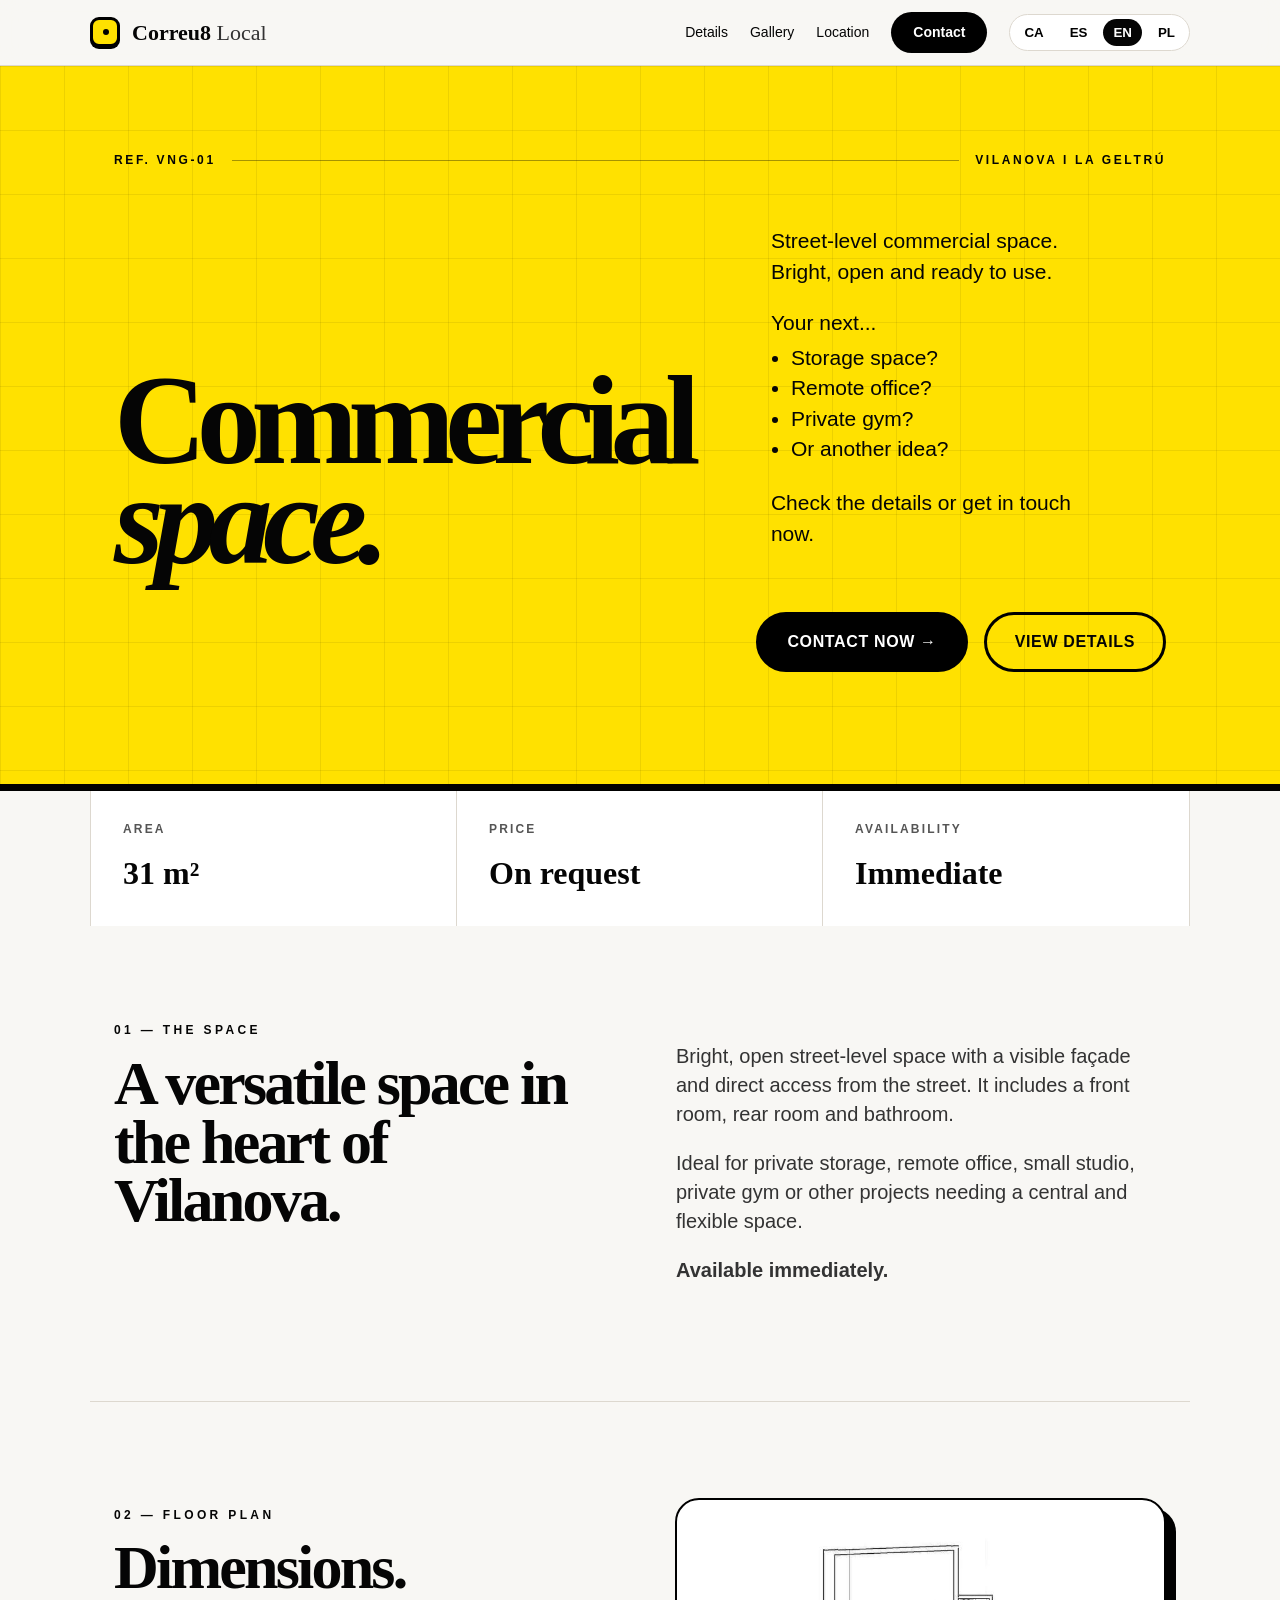
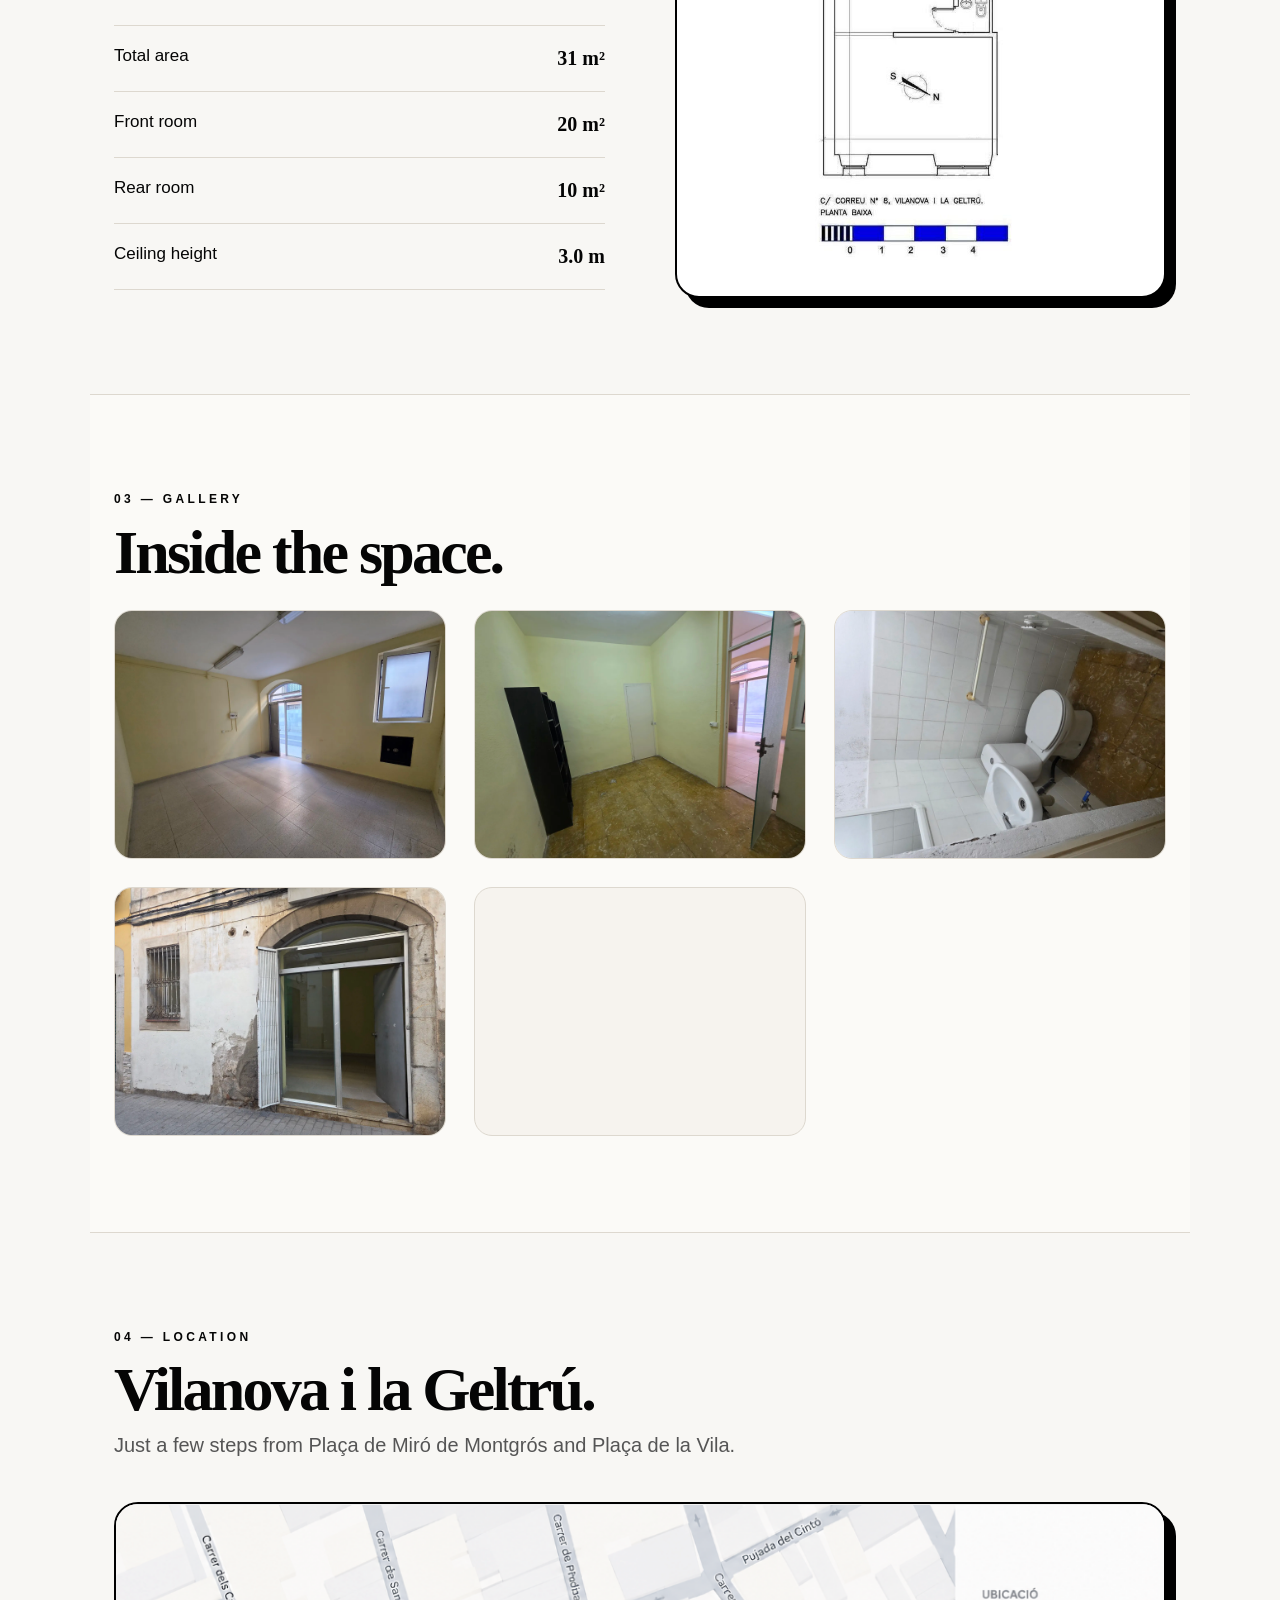
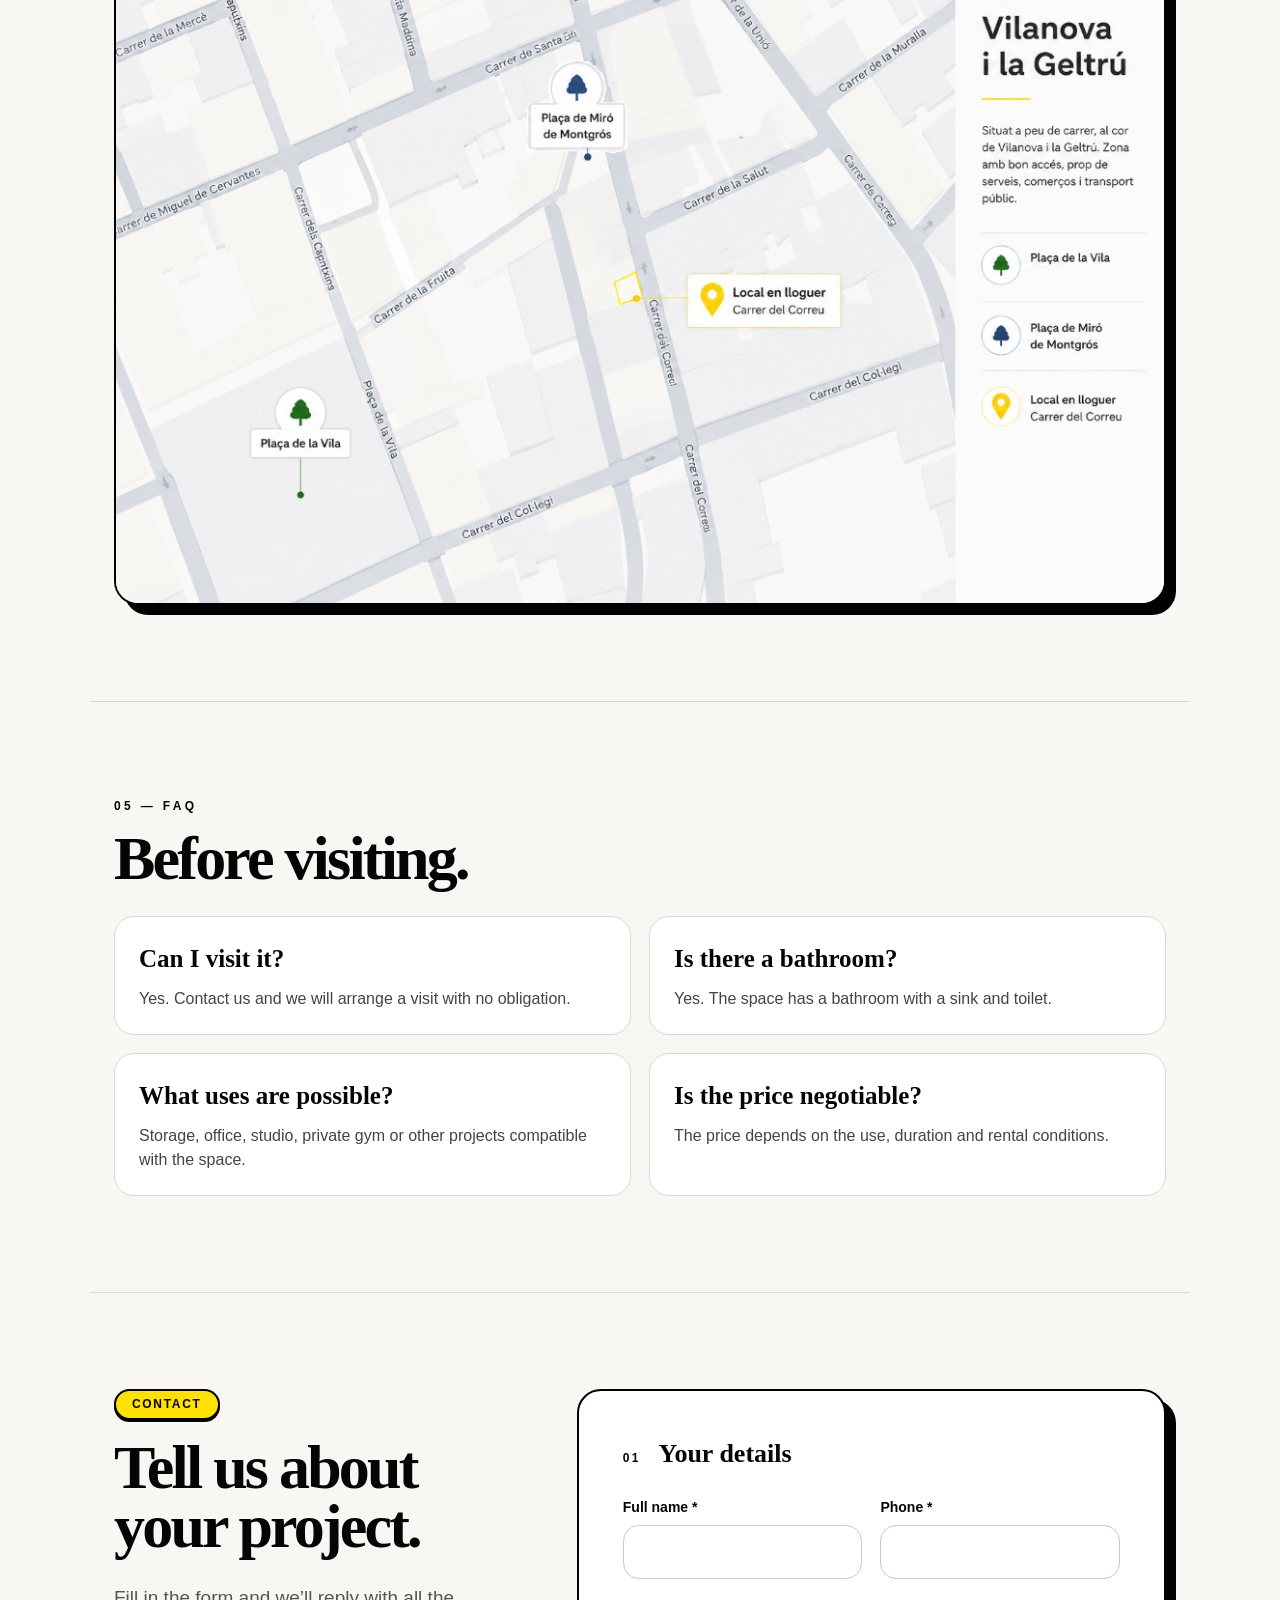
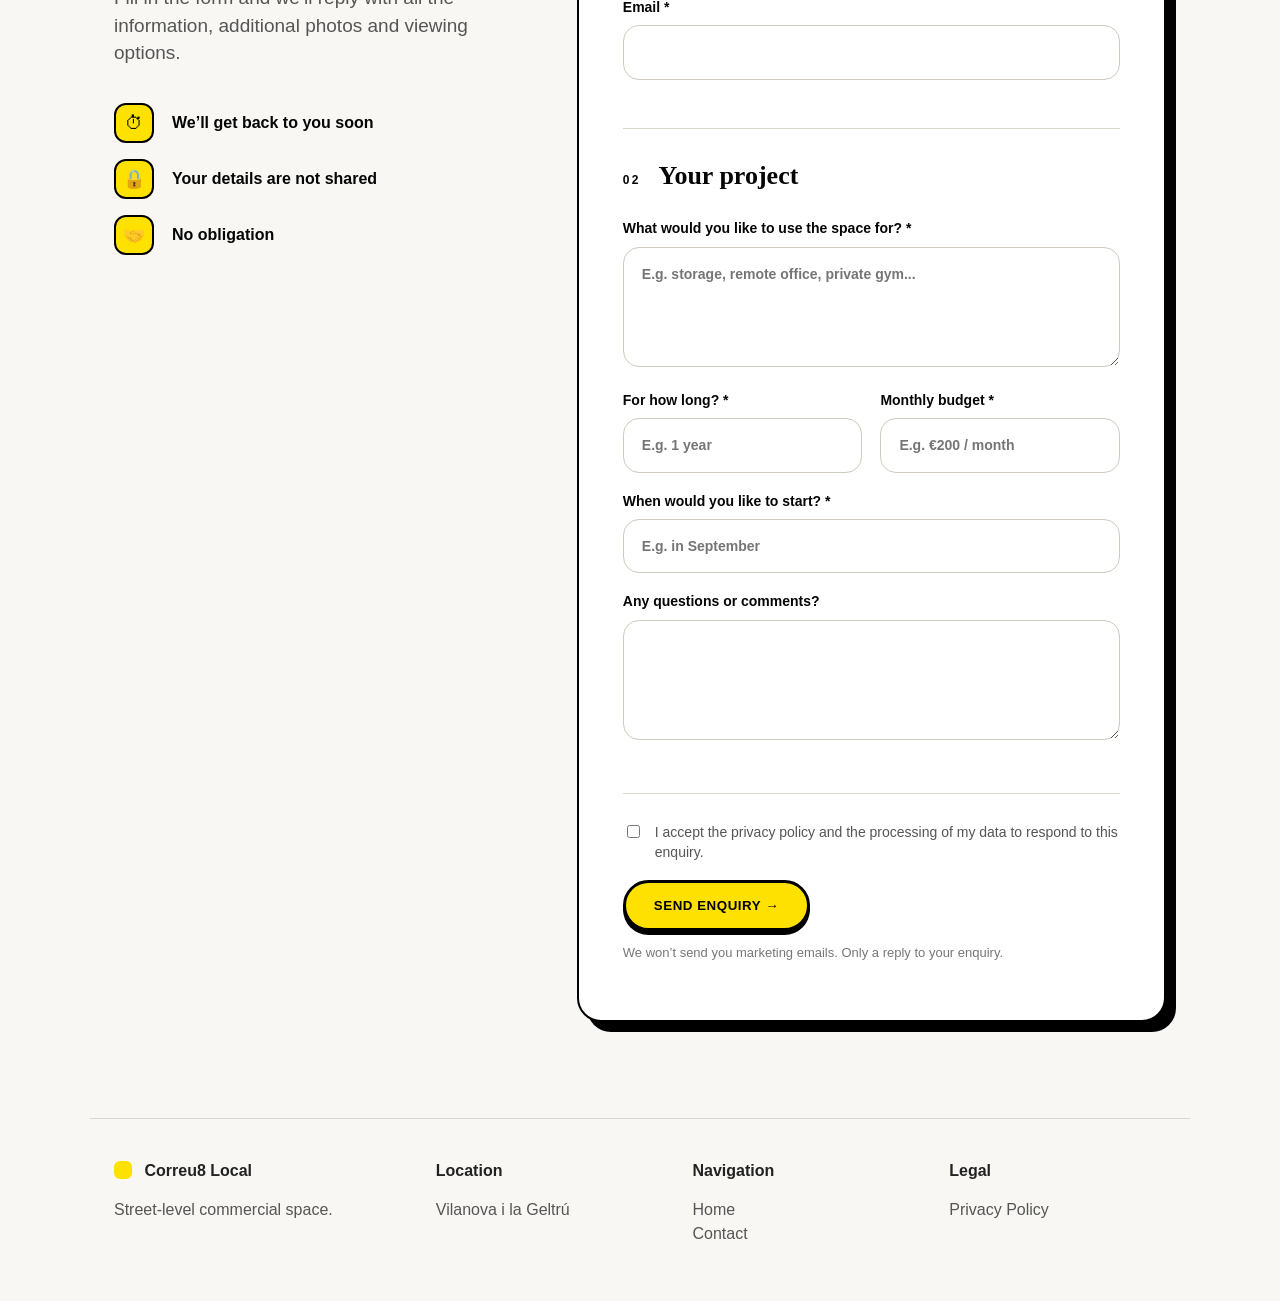
==== commit f51b613f: "price update to consult" ====
--- a/local/index.html
+++ b/local/index.html
@@ -25,6 +25,8 @@
   <link rel="apple-touch-icon" href="/local/assets/apple-touch-icon.png">
   <link rel="manifest" href="/local/assets/site.webmanifest">
   <meta name="theme-color" content="#FFC400">
+  <meta name="application-name" content="Correu8">
+  <meta name="apple-mobile-web-app-title" content="Correu8">
   <script type="application/ld+json">
   {
     "@context": "https://schema.org",
@@ -540,7 +542,7 @@
     button_details: "Veure detalls",
     fact_surface: "Superfície",
     fact_price: "Preu",
-    fact_price_value: "La curiositat va matar el gat",
+    fact_price_value: "A consultar",
     fact_availability: "Disponibilitat",
     fact_availability_value: "Immediata",
     section_space_kicker: "01 — L'espai",
@@ -637,7 +639,7 @@
     button_details: "Ver detalles",
     fact_surface: "Superficie",
     fact_price: "Precio",
-    fact_price_value: "La curiosidad mató al gato",
+    fact_price_value: "A consultar",
     fact_availability: "Disponibilidad",
     fact_availability_value: "Inmediata",
     section_space_kicker: "01 — El espacio",
@@ -734,7 +736,7 @@
     button_details: "View details",
     fact_surface: "Area",
     fact_price: "Price",
-    fact_price_value: "Curiosity killed the cat",
+    fact_price_value: "On request",
     fact_availability: "Availability",
     fact_availability_value: "Immediate",
     section_space_kicker: "01 — The space",
@@ -831,7 +833,7 @@
     button_details: "Zobacz szczegóły",
     fact_surface: "Powierzchnia",
     fact_price: "Cena",
-    fact_price_value: "Ciekawość to pierwszy stopień do piekła",
+    fact_price_value: "CDo uzgodnienia",
     fact_availability: "Dostępność",
     fact_availability_value: "Od zaraz",
     section_space_kicker: "01 — Lokal",
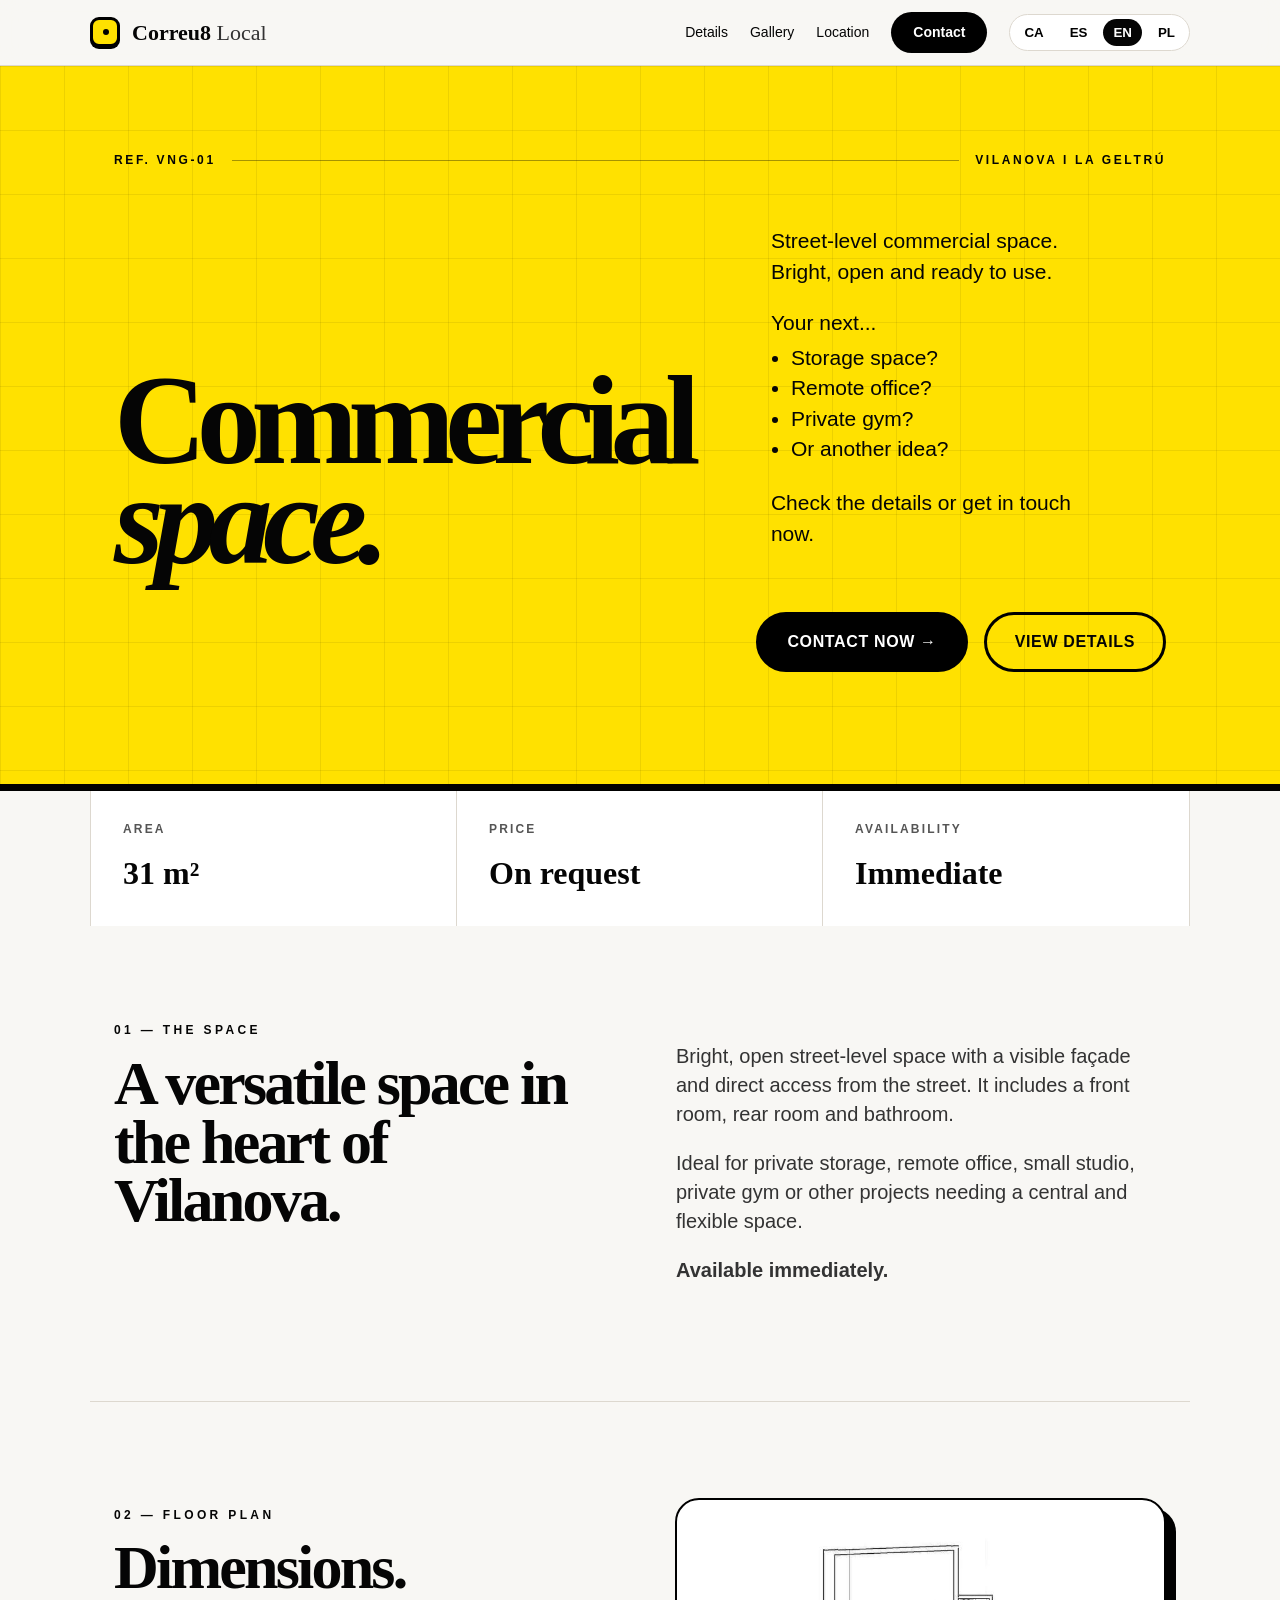
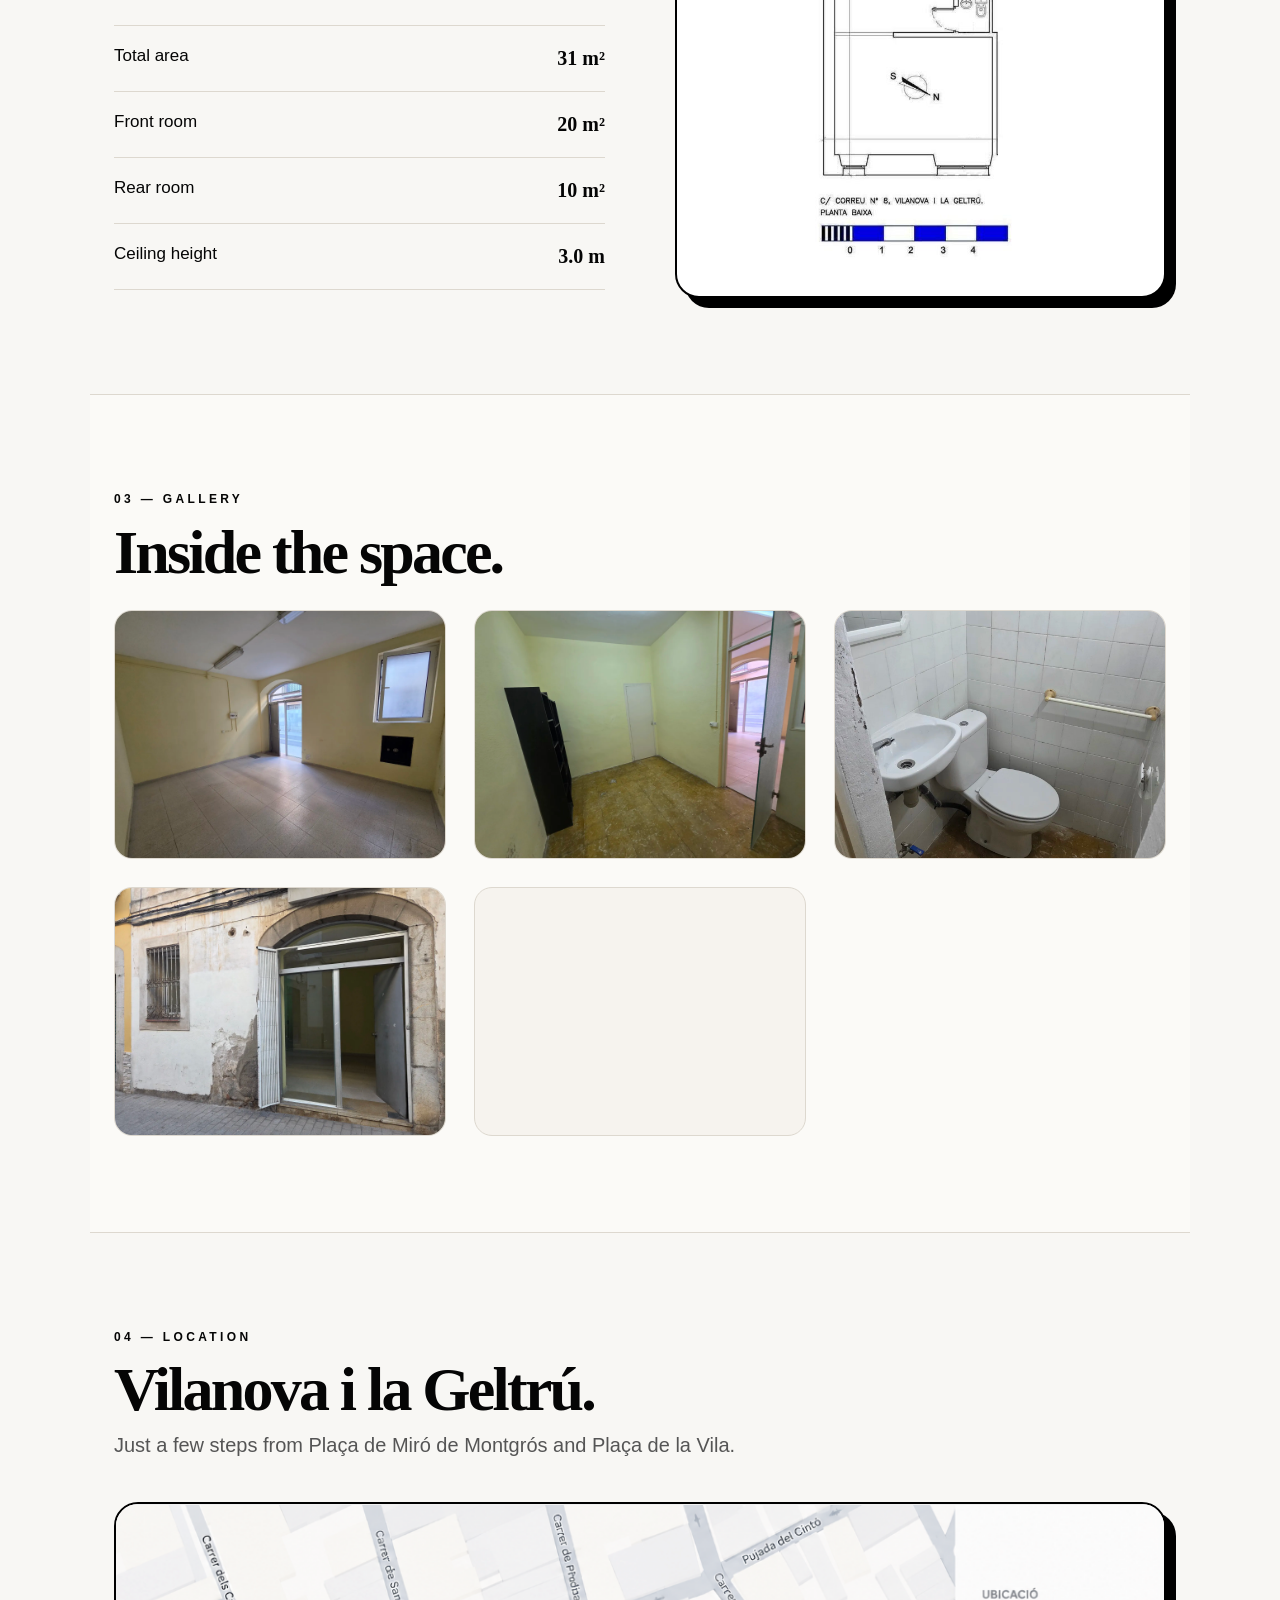
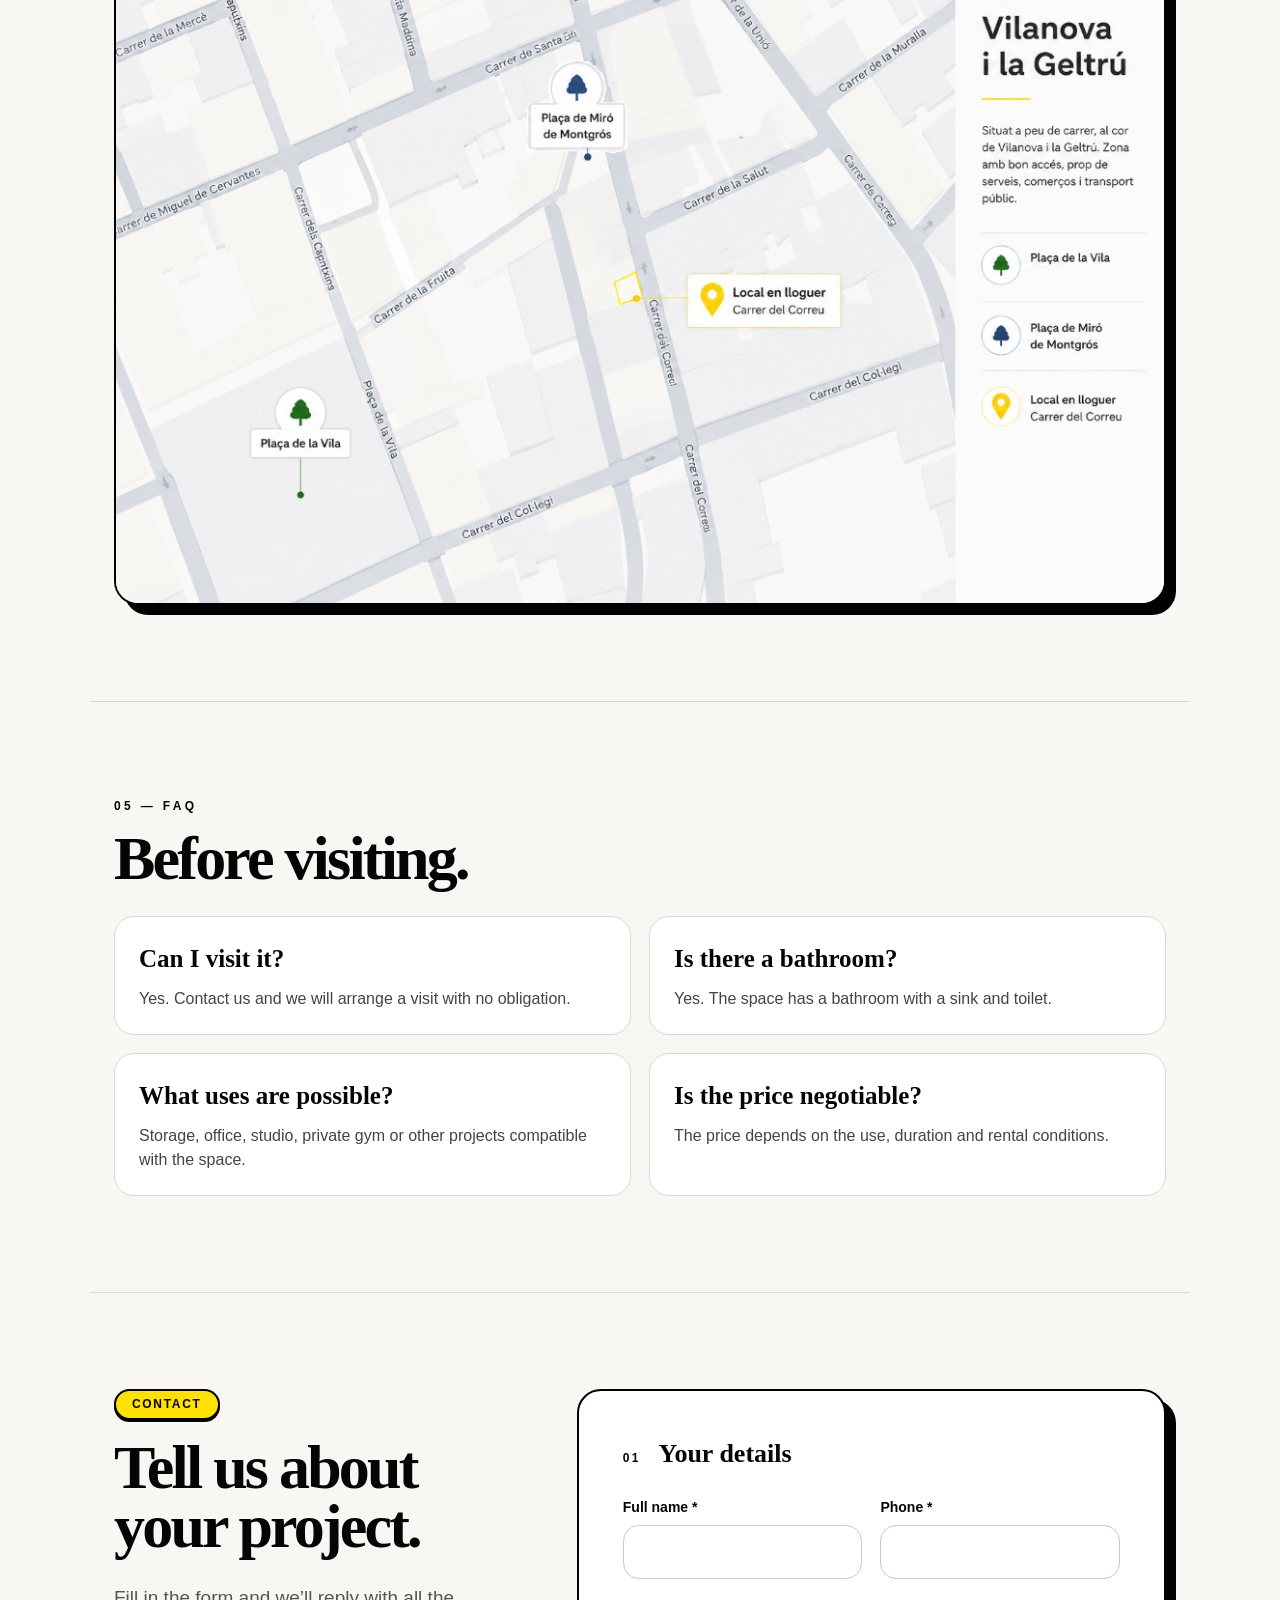
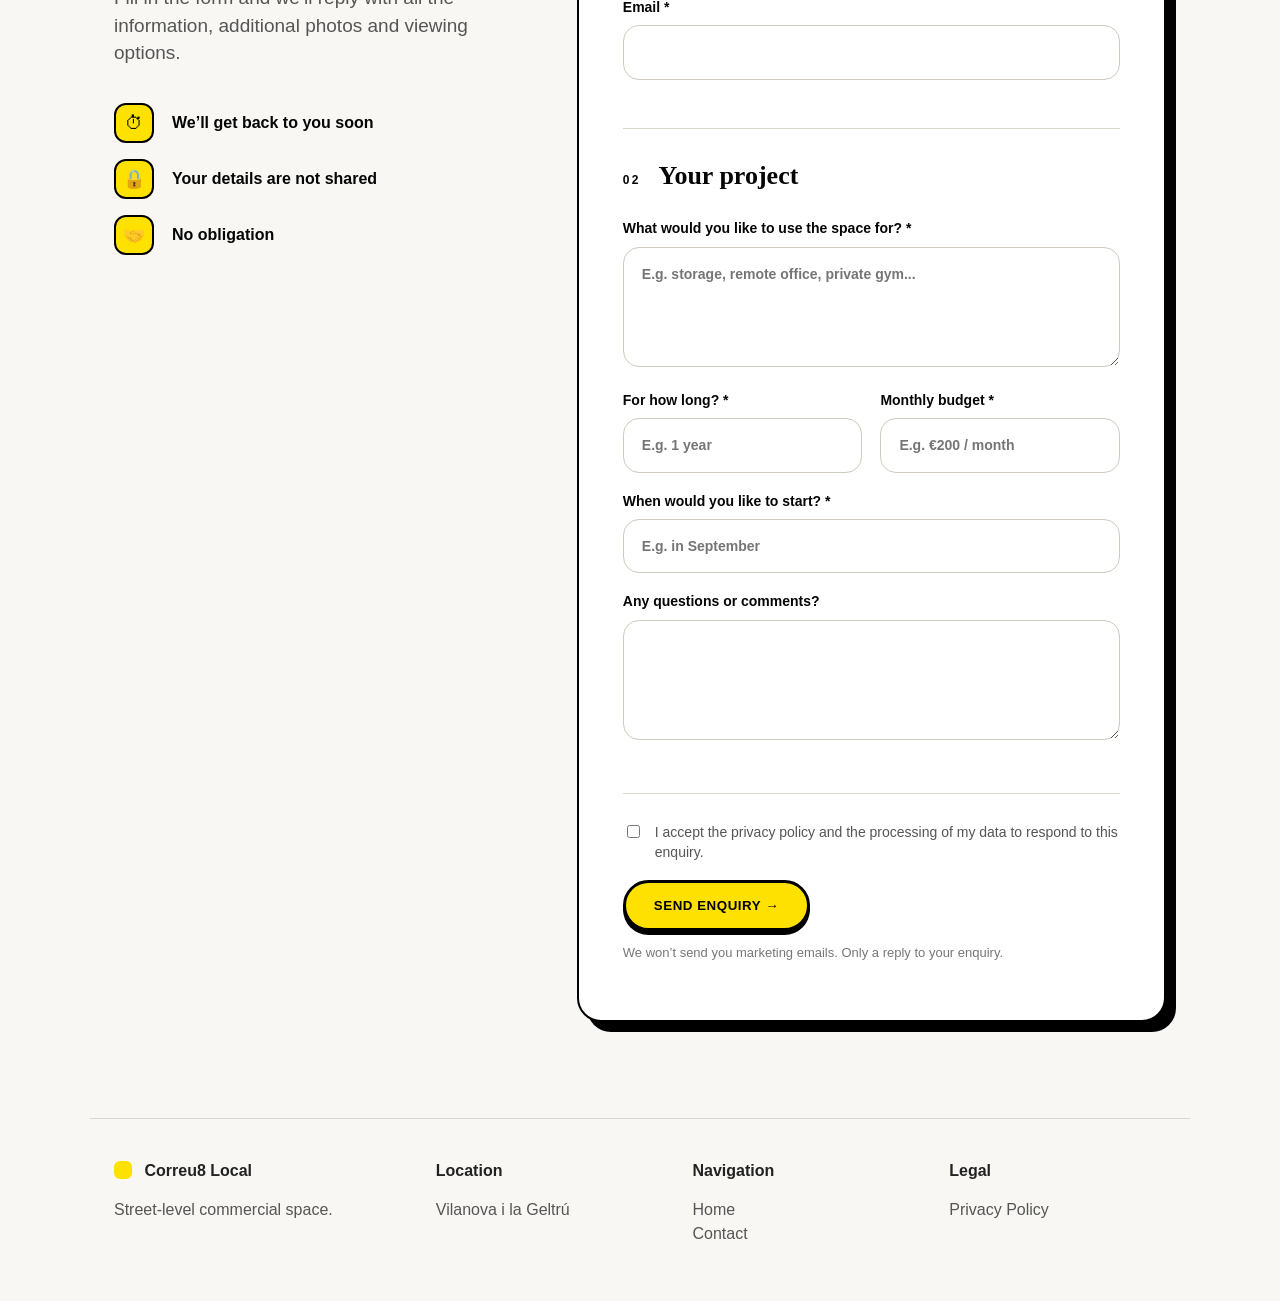
==== commit 07d95ee3: "fixed bathroom rotation" ====
--- a/local/index.html
+++ b/local/index.html
@@ -223,7 +223,7 @@
       <button class="photo-button" type="button">
         <picture>
           <source srcset="assets/bathroom.webp" type="image/webp">
-          <img src="assets/bathroom.jpg" loading="lazy" decoding="async" alt="Bany del local" data-i18n="gallery_bathroom_alt" data-i18n-attr="alt">
+          <img class="rotate-bathroom" src="assets/bathroom.jpg" loading="lazy" decoding="async" alt="Bany del local" data-i18n="gallery_bathroom_alt" data-i18n-attr="alt">
         </picture>
       </button>
     </div>
@@ -833,7 +833,7 @@
     button_details: "Zobacz szczegóły",
     fact_surface: "Powierzchnia",
     fact_price: "Cena",
-    fact_price_value: "CDo uzgodnienia",
+    fact_price_value: "Do uzgodnienia",
     fact_availability: "Dostępność",
     fact_availability_value: "Od zaraz",
     section_space_kicker: "01 — Lokal",
--- a/local/styles.css
+++ b/local/styles.css
@@ -576,3 +576,10 @@
     grid-row: 3;
   }
 }
+
+
+/* Bathroom photo orientation fix */
+.rotate-bathroom{
+  transform: rotate(90deg) scale(1.34);
+  transform-origin:center;
+}
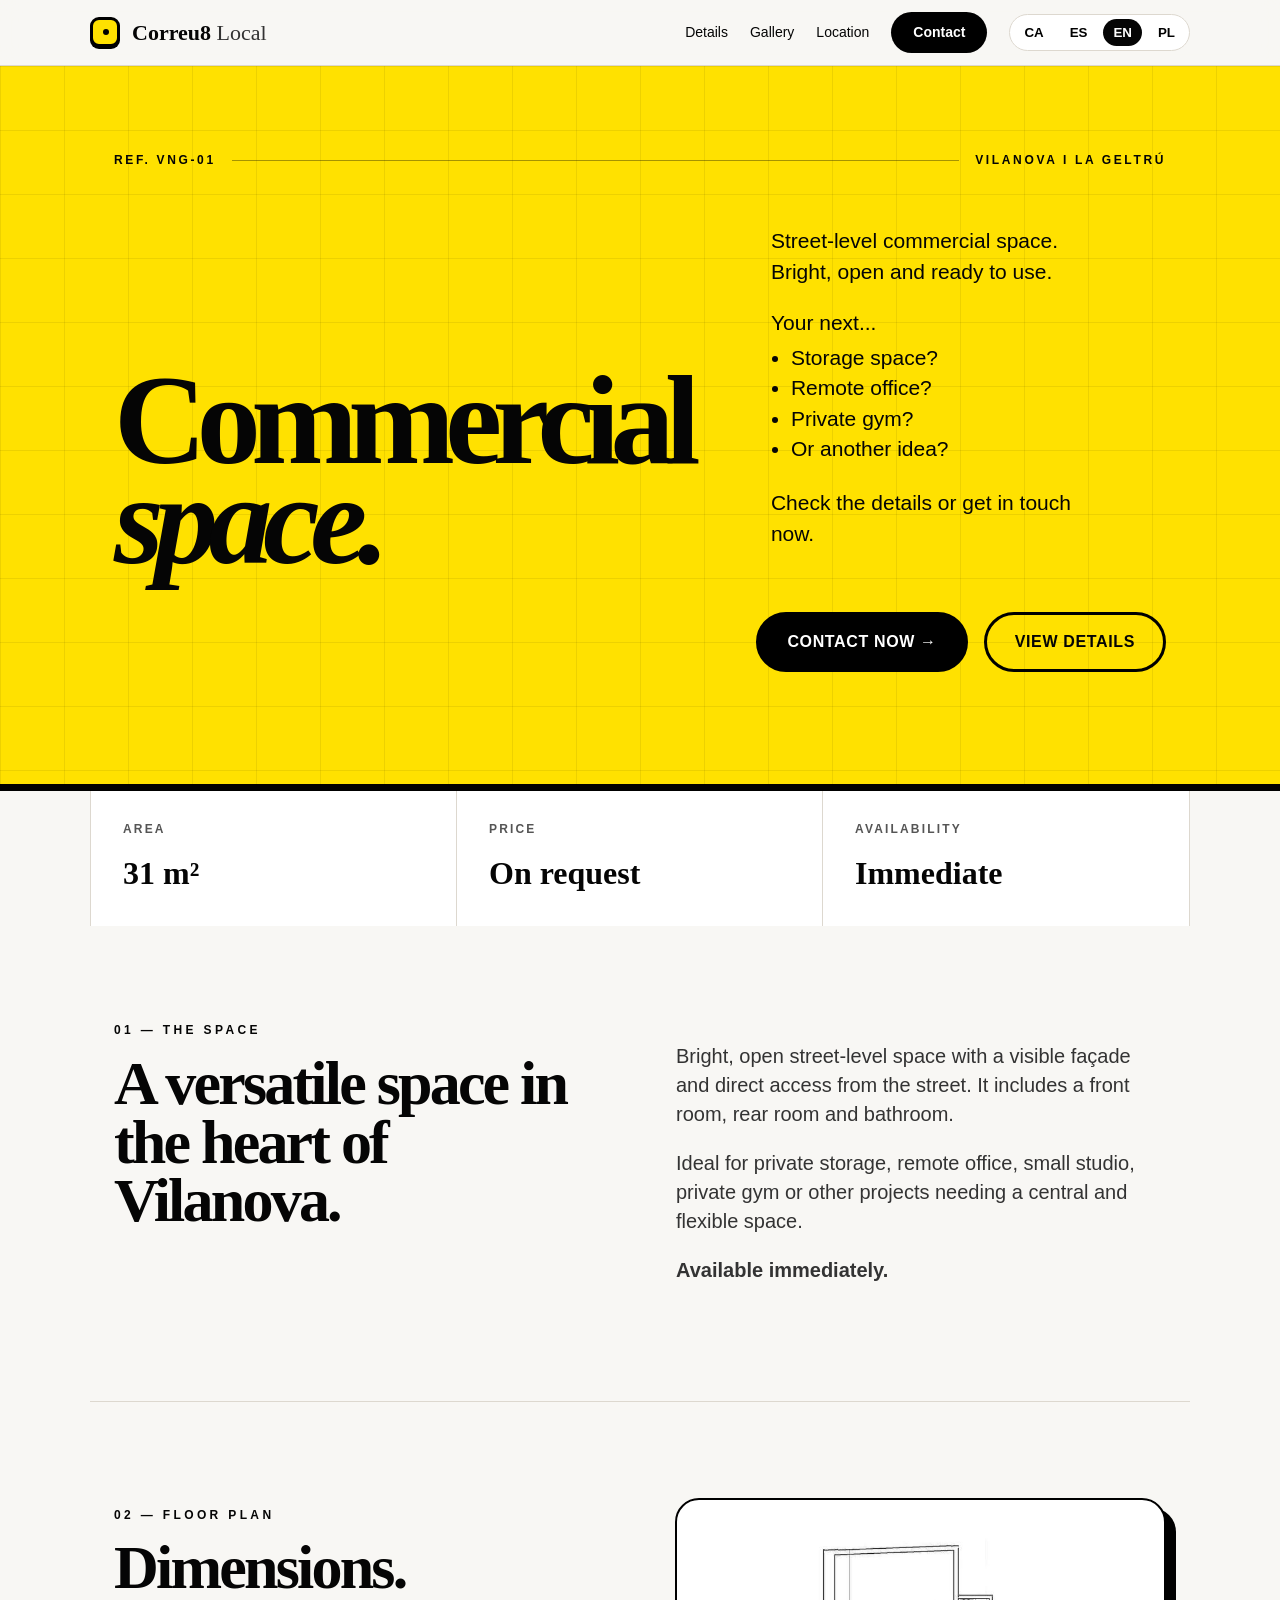
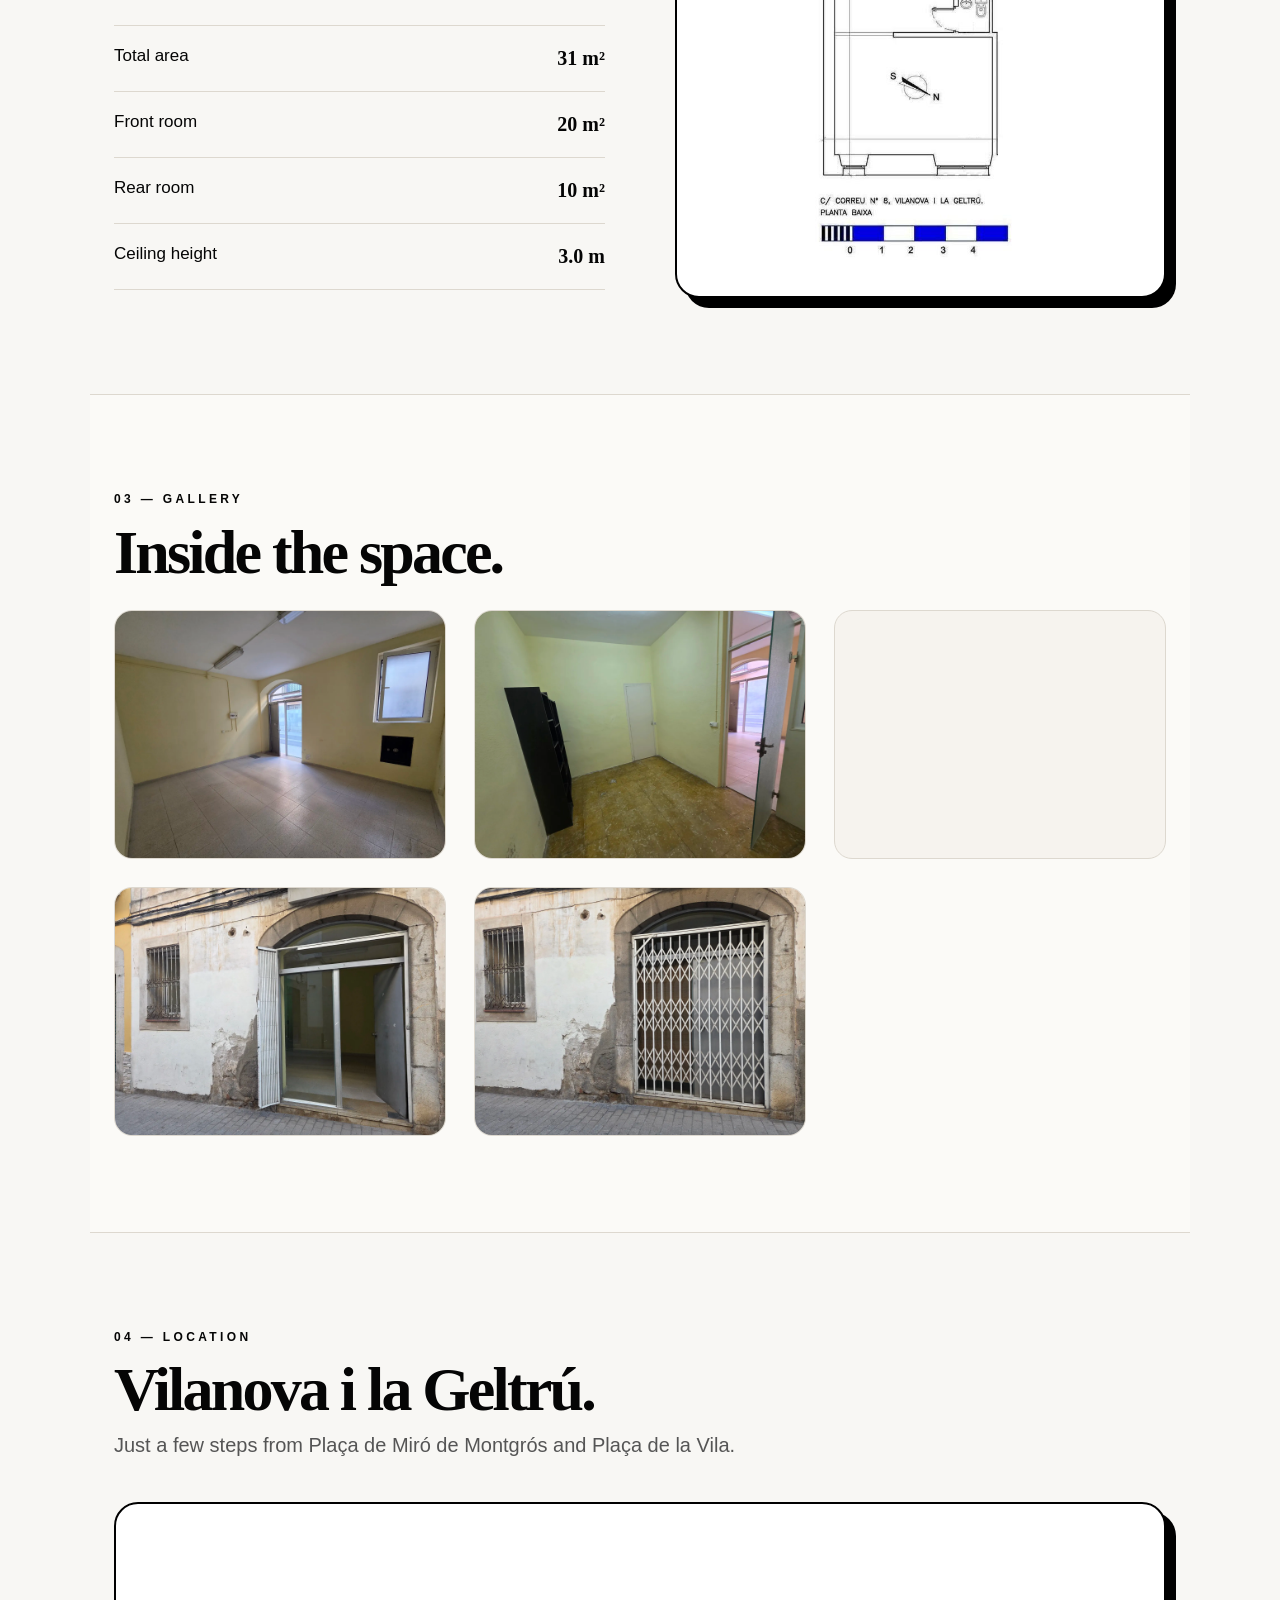
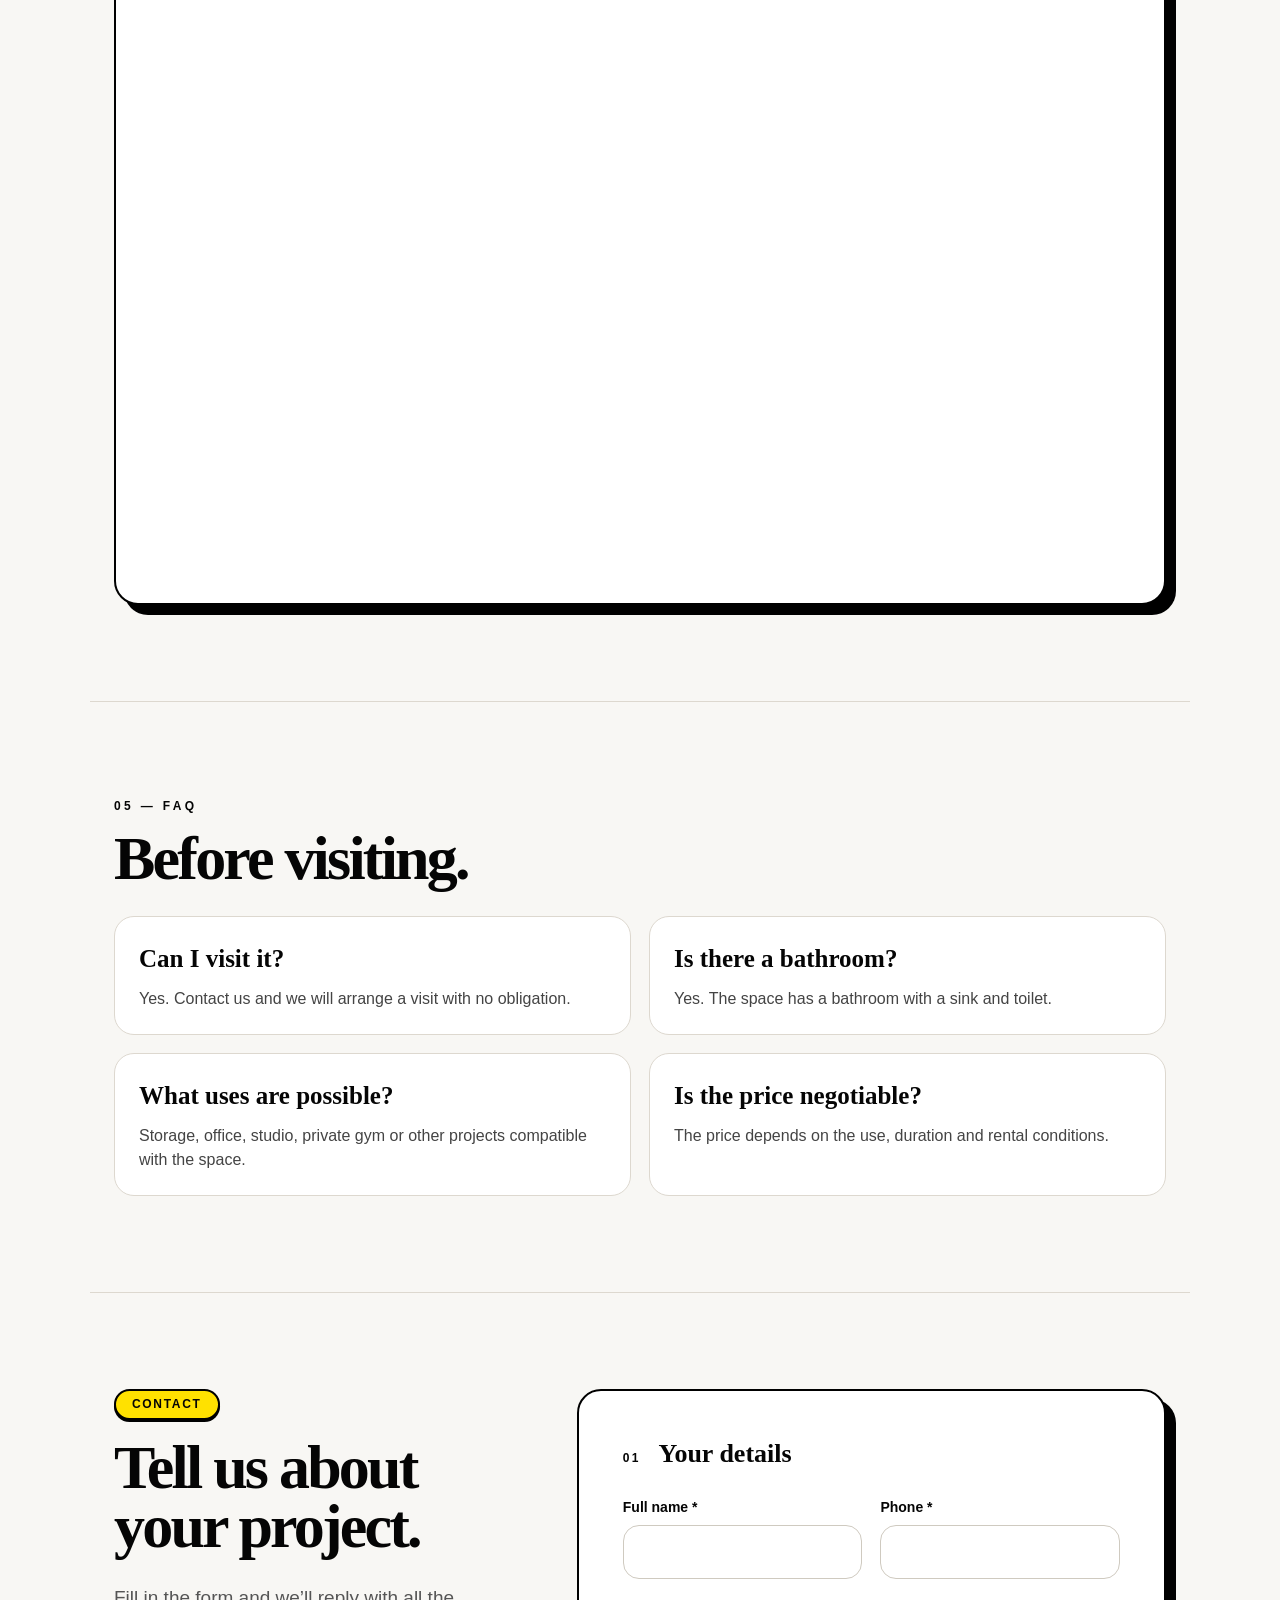
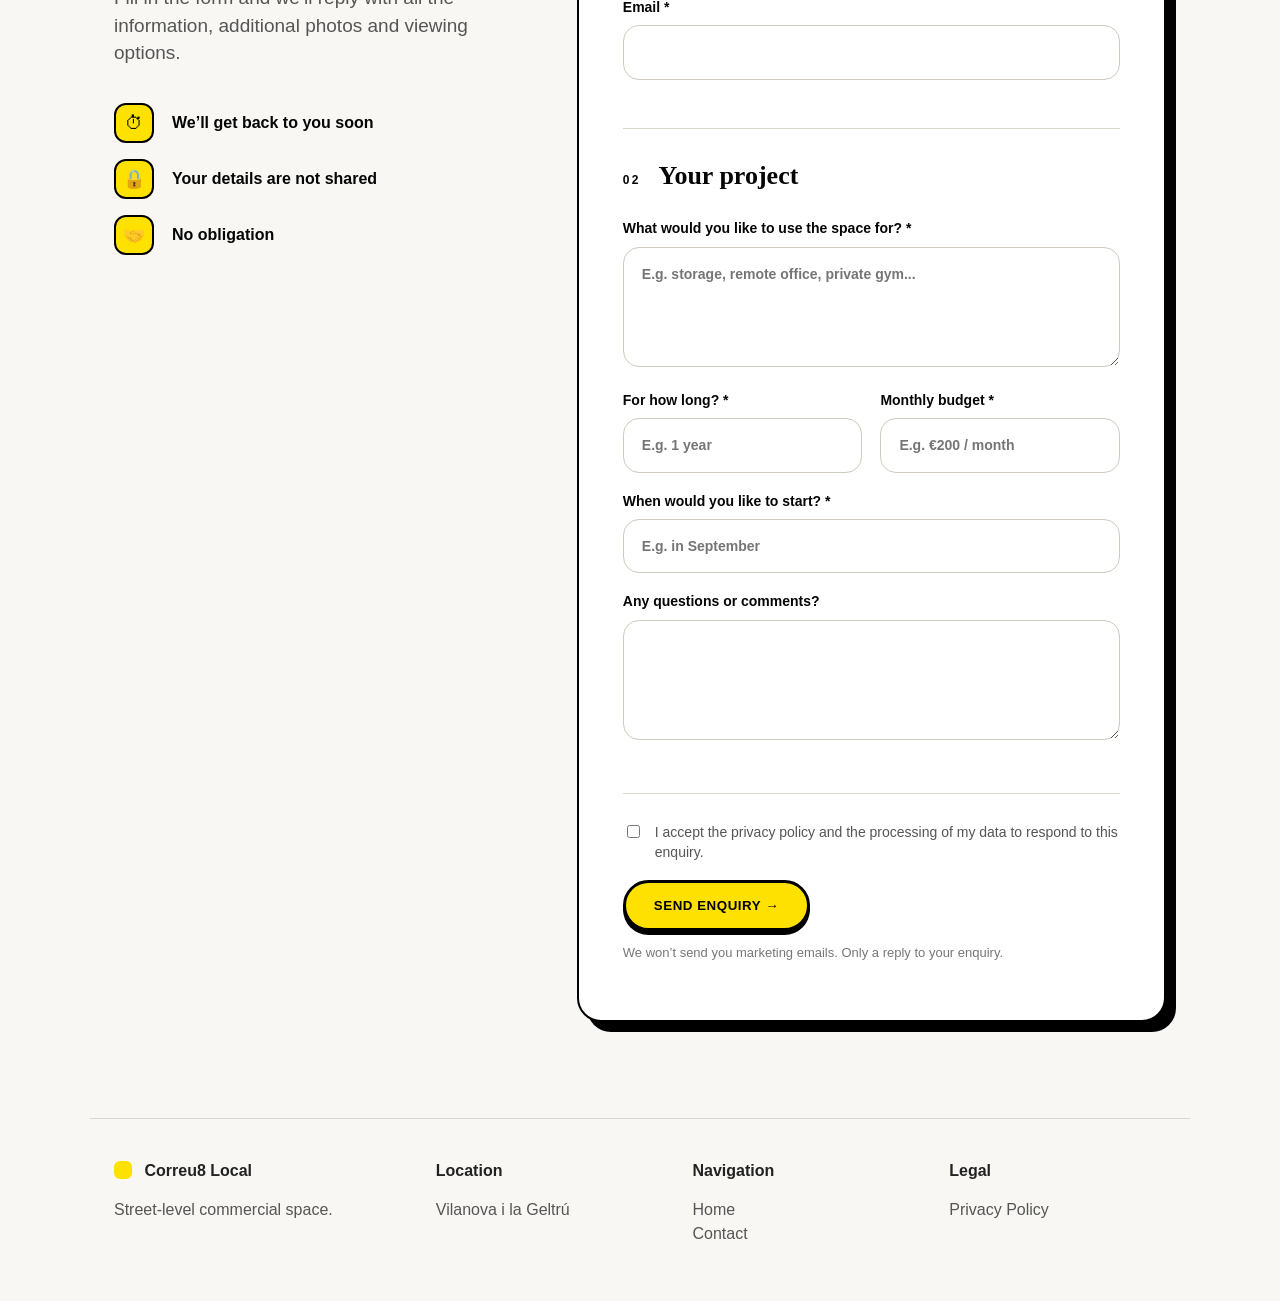
==== commit c86b5607: "fixed rotation" ====
--- a/local/index.html
+++ b/local/index.html
@@ -397,6 +397,7 @@
 
   lightboxImage.src = image.currentSrc || image.src;
   lightboxImage.alt = image.alt;
+  lightboxImage.className = image.className;
   lightboxCaption.textContent = image.alt;
 }
 
--- a/local/styles.css
+++ b/local/styles.css
@@ -583,3 +583,9 @@
   transform: rotate(90deg) scale(1.34);
   transform-origin:center;
 }
+#lightbox-image.rotate-bathroom {
+  transform: rotate(90deg);
+  max-width: 80vh;
+  max-height: 80vw;
+  object-fit: contain;
+}
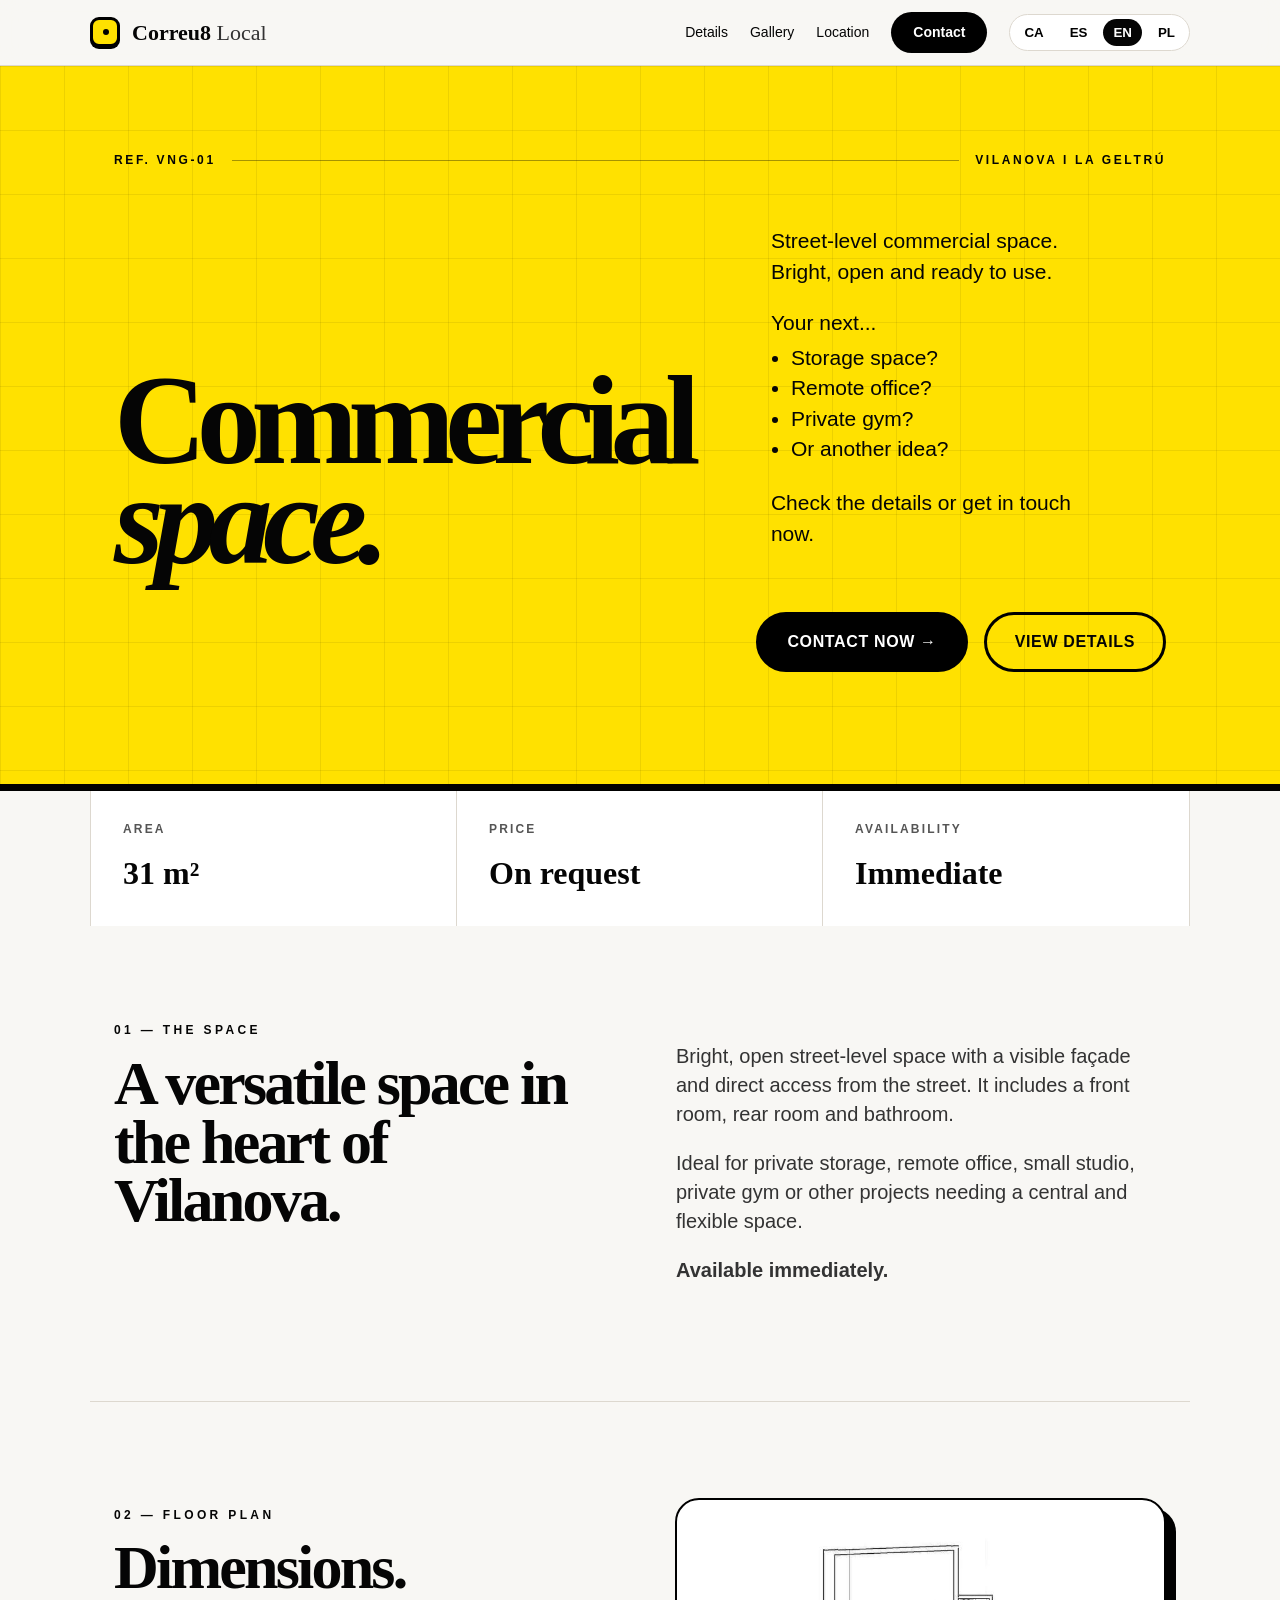
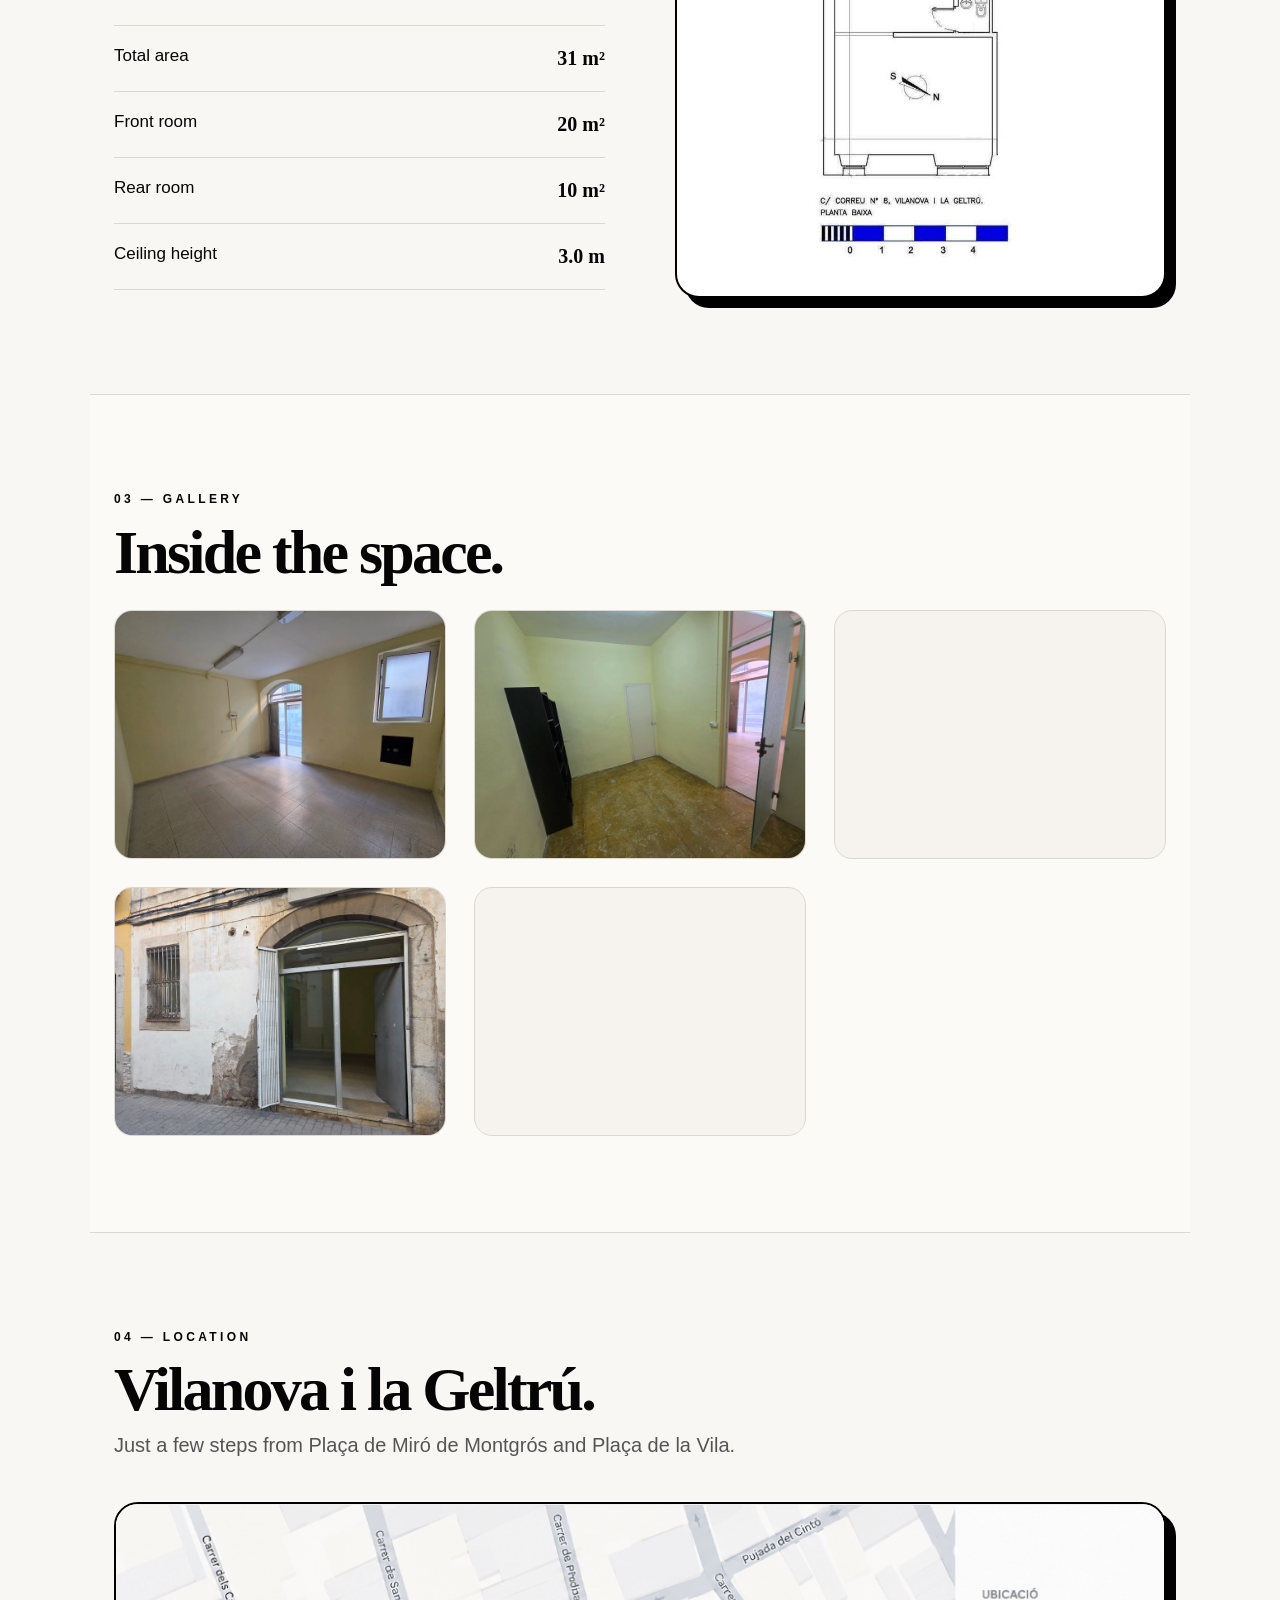
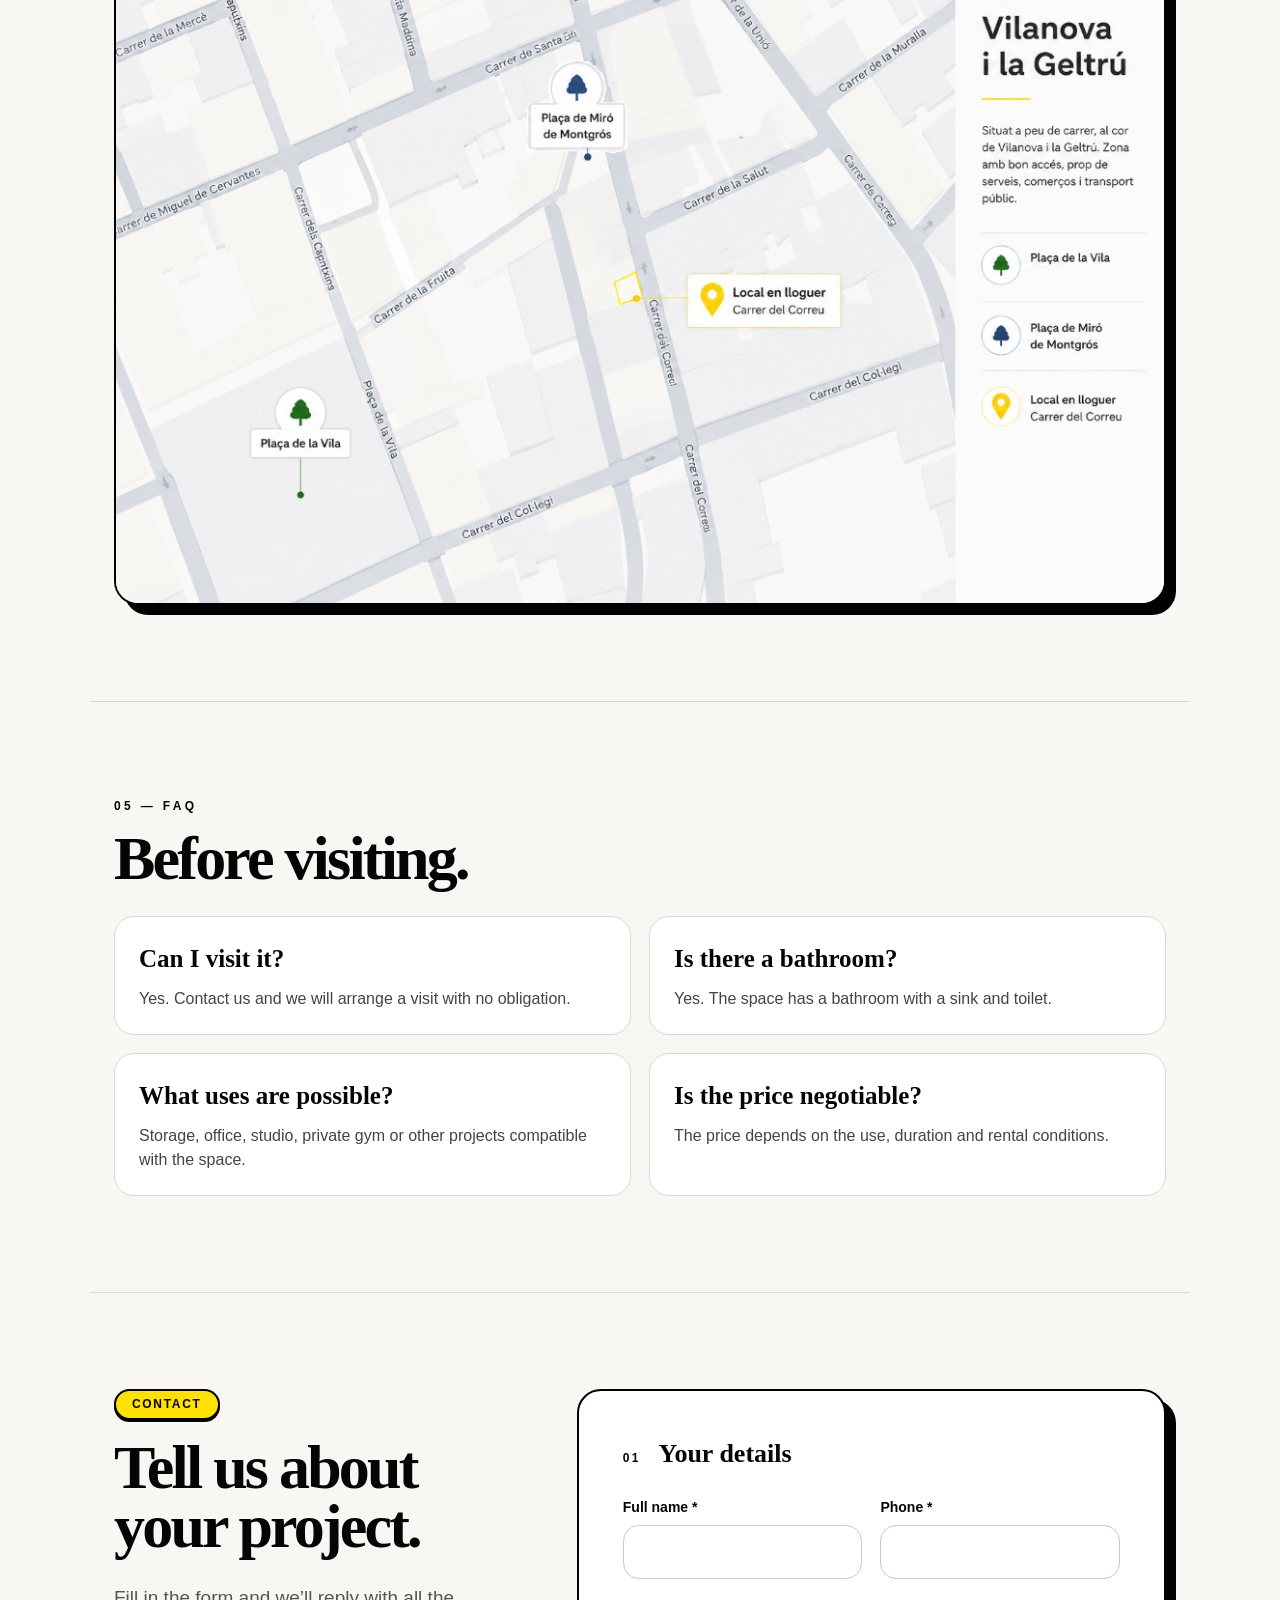
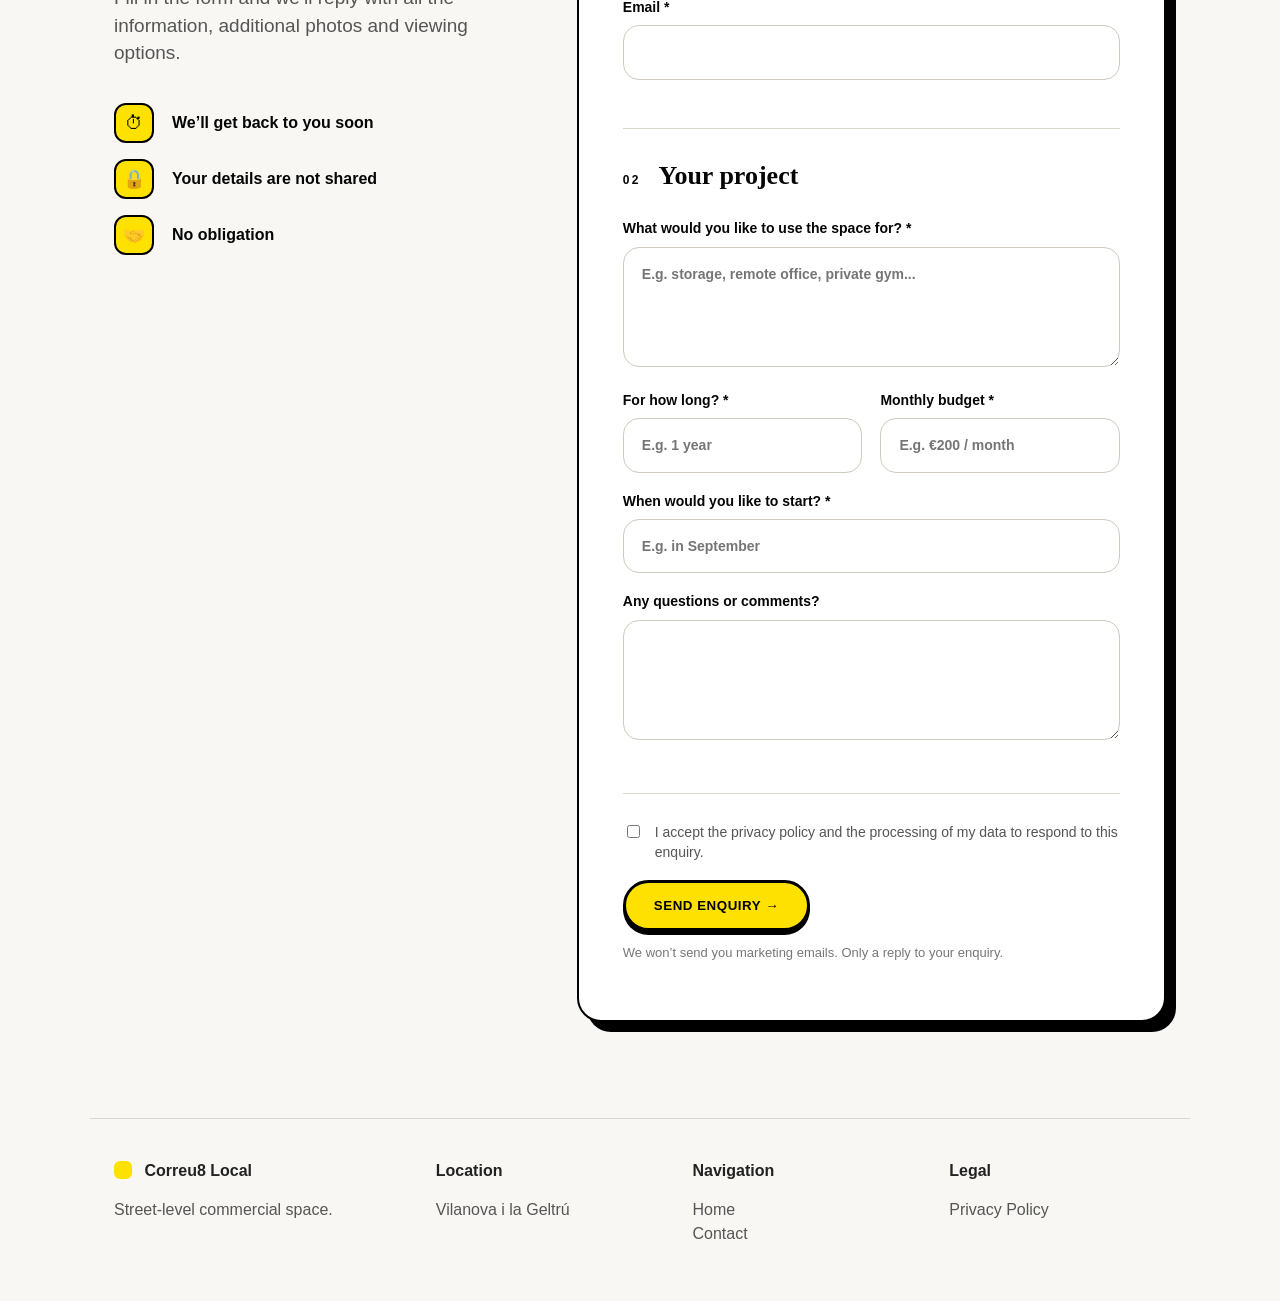
==== commit 3aaa500c: "map picture fix" ====
--- a/local/index.html
+++ b/local/index.html
@@ -253,7 +253,9 @@
       <h2 data-i18n="location_title">Vilanova i la Geltrú.</h2>
       <p class="subhead" data-i18n="location_subhead">A pocs passos de la plaça de Miró de Montgrós i la Plaça de la Vila.</p>
       <figure class="image-card map-card">
-        <img src="./assets/map.png" loading="lazy" decoding="async" alt="Mapa de situació del local al carrer del Correu" data-i18n="location_map_alt" data-i18n-attr="alt" />
+        <button class="map-lightbox-button" type="button">
+          <img src="./assets/map.png" loading="lazy" decoding="async" alt="Mapa de situació del local al carrer del Correu" data-i18n="location_map_alt" data-i18n-attr="alt" />
+        </button>
       </figure>
     </section>
 
@@ -378,18 +380,30 @@
 const lightboxClose = document.querySelector(".lightbox-close");
 const lightboxPrev = document.querySelector(".lightbox-prev");
 const lightboxNext = document.querySelector(".lightbox-next");
-const hasLightbox = Boolean(gallery && lightbox && lightboxImage && lightboxCaption && lightboxClose && lightboxPrev && lightboxNext && lightboxButtons.length);
+const mapLightboxButton = document.querySelector(".map-lightbox-button");
+const mobileMapQuery = window.matchMedia("(max-width: 768px)");
+const hasLightbox = Boolean(lightbox && lightboxImage && lightboxCaption && lightboxClose && lightboxPrev && lightboxNext);
+const hasGalleryLightbox = Boolean(hasLightbox && gallery && lightboxButtons.length);
+const hasMapLightbox = Boolean(hasLightbox && mapLightboxButton);
 
 let currentLightboxIndex = 0;
 let lastFocusedElement = null;
+let isMapLightbox = false;
 
 function getGalleryImage(index) {
   const button = lightboxButtons[index];
   return button ? button.querySelector("img") : null;
 }
 
+function setLightboxControlsHidden(hidden) {
+  if (!hasLightbox) return;
+
+  lightboxPrev.hidden = hidden;
+  lightboxNext.hidden = hidden;
+}
+
 function showImage(index) {
-  if (!hasLightbox) return;
+  if (!hasGalleryLightbox) return;
 
   currentLightboxIndex = (index + lightboxButtons.length) % lightboxButtons.length;
   const image = getGalleryImage(currentLightboxIndex);
@@ -402,28 +416,50 @@
 }
 
 function openLightbox(index) {
-  if (!hasLightbox) return;
-
+  if (!hasGalleryLightbox) return;
+
+  isMapLightbox = false;
   lastFocusedElement = document.activeElement;
+  setLightboxControlsHidden(false);
   showImage(index);
   lightbox.hidden = false;
   document.body.classList.add("lightbox-open");
   lightboxClose.focus();
 }
 
+function openMapLightbox() {
+  if (!hasMapLightbox || !mobileMapQuery.matches) return;
+
+  const image = mapLightboxButton.querySelector("img");
+  if (!image) return;
+
+  isMapLightbox = true;
+  lastFocusedElement = document.activeElement;
+  setLightboxControlsHidden(true);
+  lightboxImage.src = image.currentSrc || image.src;
+  lightboxImage.alt = image.alt;
+  lightboxImage.className = image.className;
+  lightboxCaption.textContent = image.alt;
+  lightbox.hidden = false;
+  document.body.classList.add("lightbox-open");
+  lightboxClose.focus();
+}
+
 function closeLightbox() {
   if (!hasLightbox) return;
 
   lightbox.hidden = true;
   document.body.classList.remove("lightbox-open");
   lightboxImage.removeAttribute("src");
+  isMapLightbox = false;
+  setLightboxControlsHidden(false);
 
   if (lastFocusedElement) {
     lastFocusedElement.focus();
   }
 }
 
-if (hasLightbox) {
+if (hasGalleryLightbox) {
   gallery.addEventListener("click", event => {
     if (!(event.target instanceof Element)) return;
 
@@ -435,10 +471,24 @@
 
     openLightbox(index);
   });
-
+}
+
+if (hasMapLightbox) {
+  mapLightboxButton.addEventListener("click", openMapLightbox);
+}
+
+if (hasLightbox) {
   lightboxClose.addEventListener("click", closeLightbox);
-  lightboxPrev.addEventListener("click", () => showImage(currentLightboxIndex - 1));
-  lightboxNext.addEventListener("click", () => showImage(currentLightboxIndex + 1));
+  lightboxPrev.addEventListener("click", () => {
+    if (!isMapLightbox) {
+      showImage(currentLightboxIndex - 1);
+    }
+  });
+  lightboxNext.addEventListener("click", () => {
+    if (!isMapLightbox) {
+      showImage(currentLightboxIndex + 1);
+    }
+  });
 
   lightbox.addEventListener("click", event => {
     if (event.target === lightbox) {
@@ -457,12 +507,16 @@
 
   if (event.key === "ArrowLeft") {
     event.preventDefault();
-    showImage(currentLightboxIndex - 1);
+    if (!isMapLightbox) {
+      showImage(currentLightboxIndex - 1);
+    }
   }
 
   if (event.key === "ArrowRight") {
     event.preventDefault();
-    showImage(currentLightboxIndex + 1);
+    if (!isMapLightbox) {
+      showImage(currentLightboxIndex + 1);
+    }
   }
 });
 </script>
--- a/local/styles.css
+++ b/local/styles.css
@@ -453,6 +453,19 @@
   outline-offset: -6px;
 }
 
+.map-lightbox-button {
+  width: 100%;
+  display: block;
+  border: 0;
+  padding: 0;
+  background: transparent;
+}
+
+.map-lightbox-button:focus-visible {
+  outline: 4px solid var(--yellow);
+  outline-offset: -6px;
+}
+
 body.lightbox-open {
   overflow: hidden;
 }
@@ -577,6 +590,12 @@
   }
 }
 
+@media (max-width: 768px) {
+  .map-lightbox-button {
+    cursor: zoom-in;
+  }
+}
+
 
 /* Bathroom photo orientation fix */
 .rotate-bathroom{
@@ -588,4 +607,4 @@
   max-width: 80vh;
   max-height: 80vw;
   object-fit: contain;
-}+}
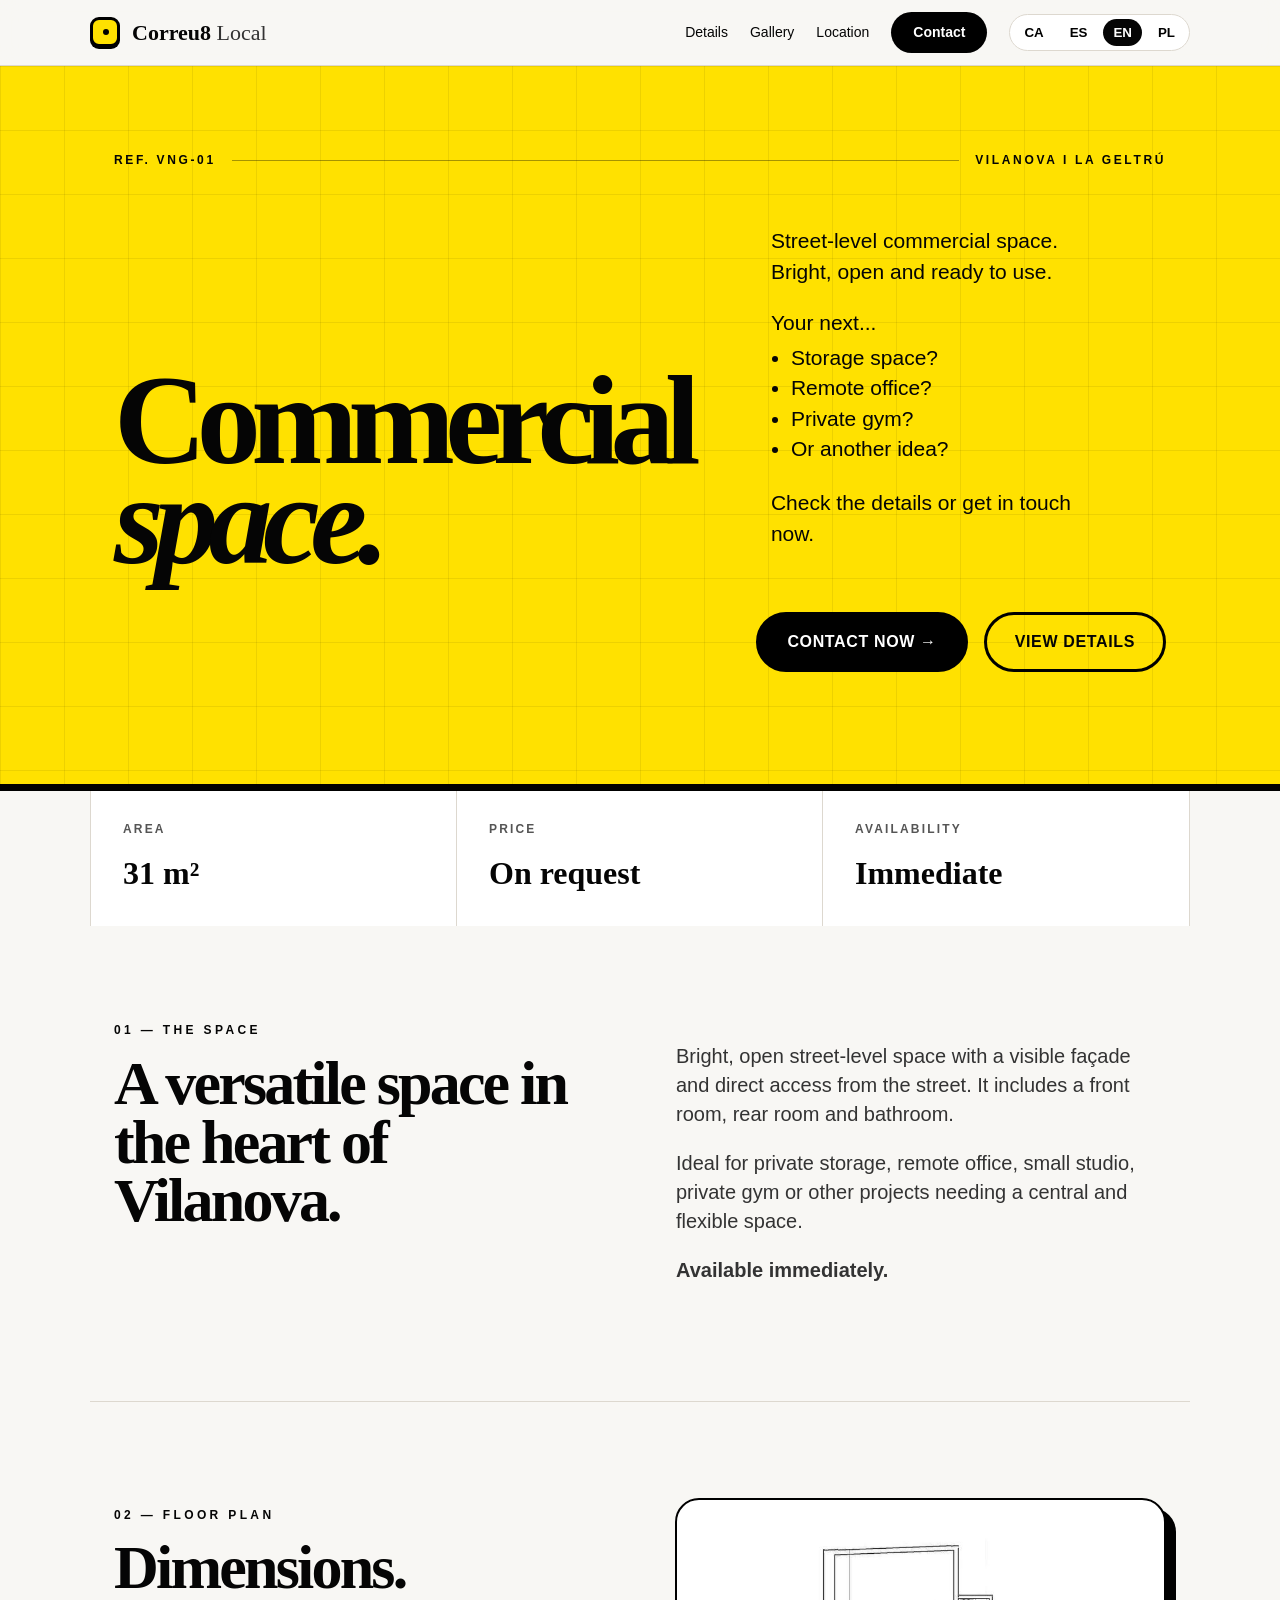
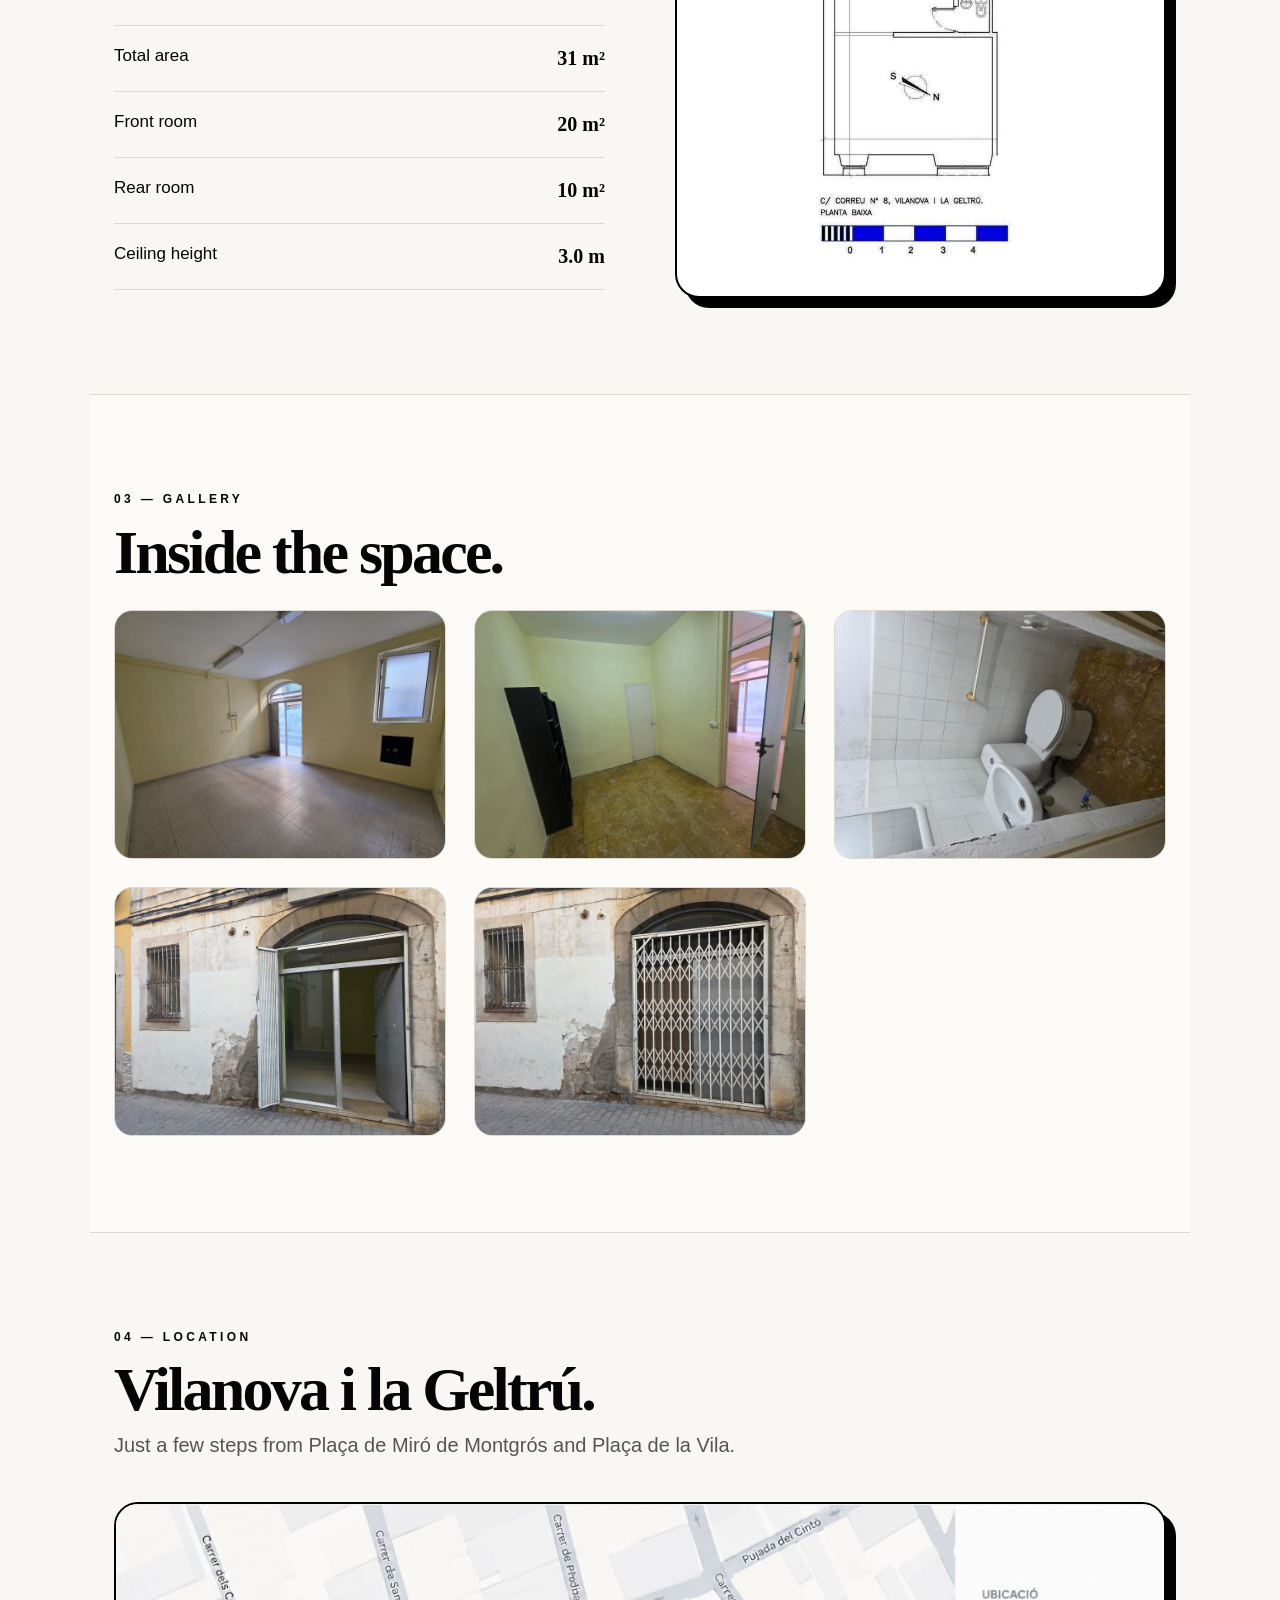
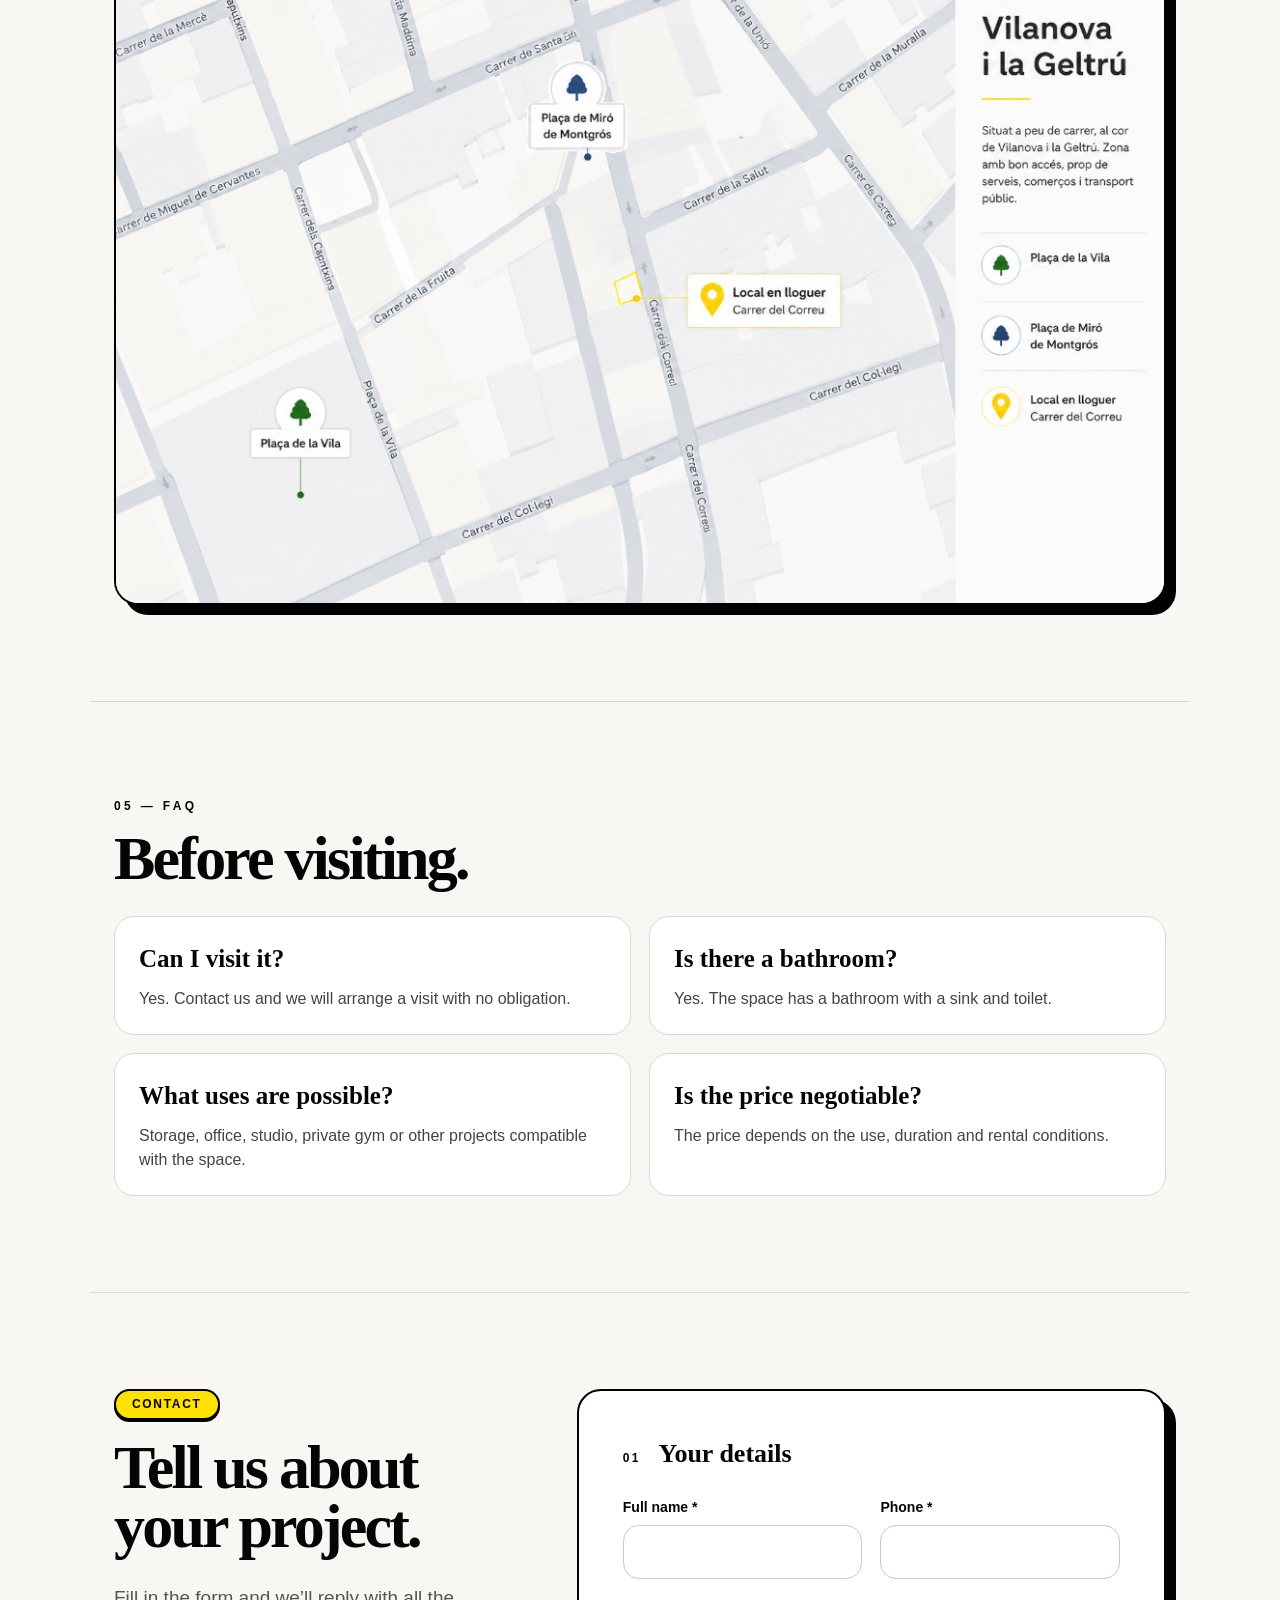
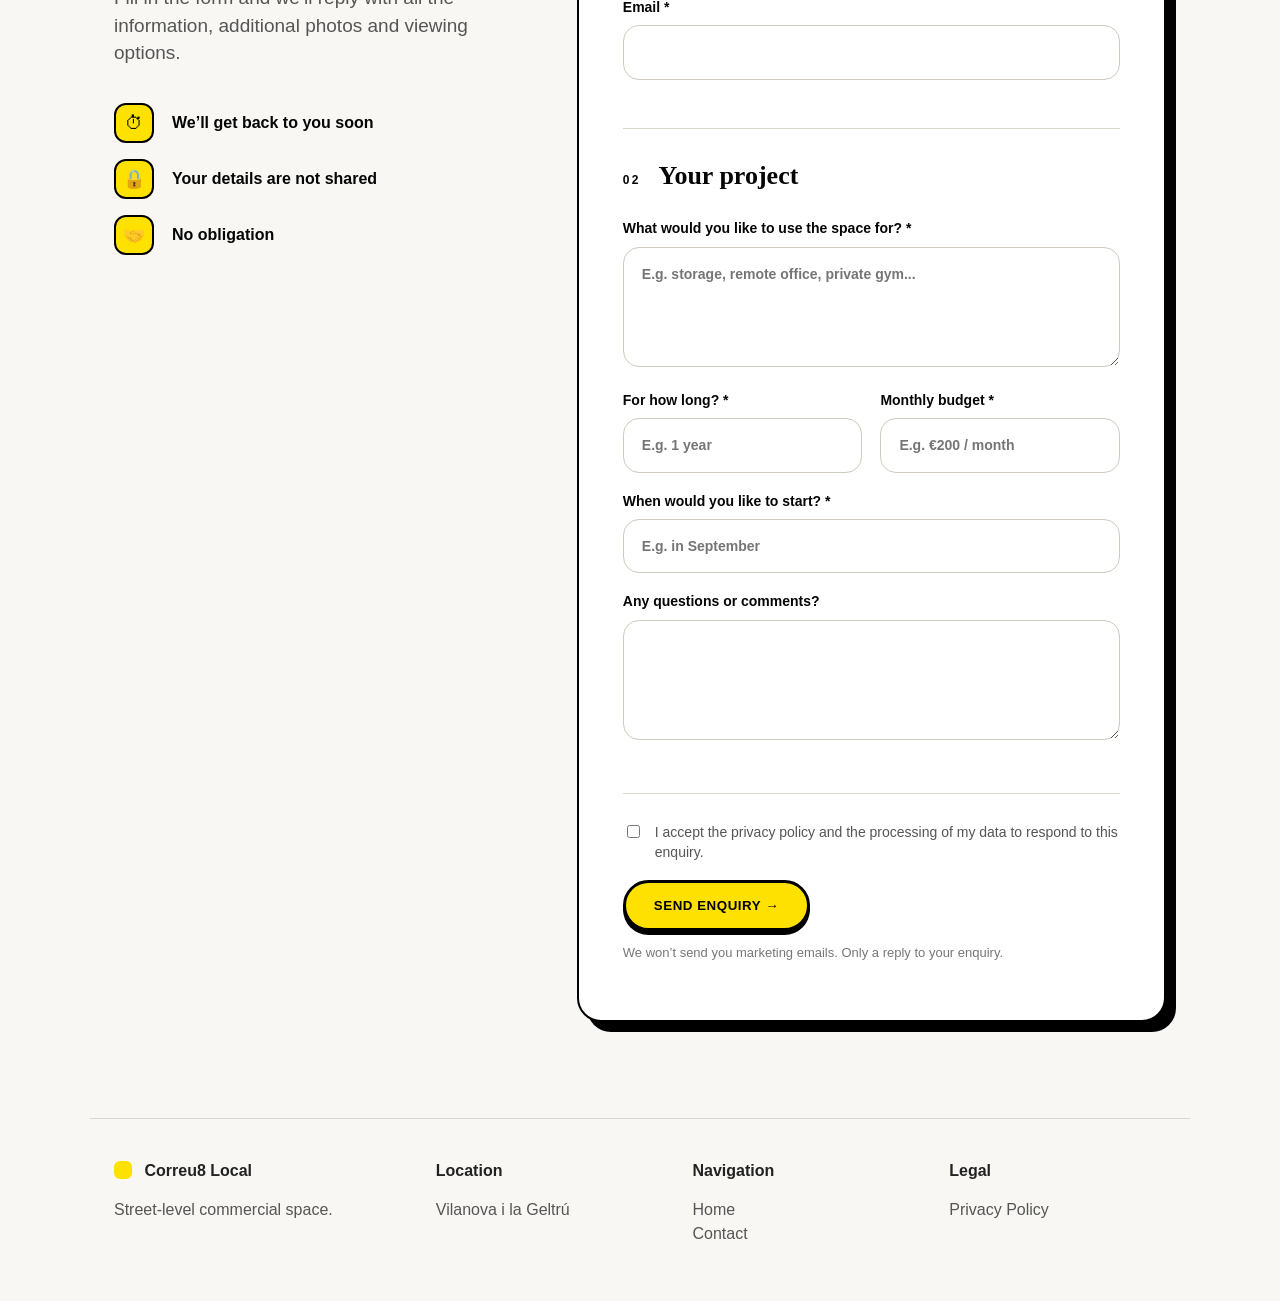
==== commit 402a9482: "bathroom picture fix" ====
--- a/local/index.html
+++ b/local/index.html
@@ -223,7 +223,7 @@
       <button class="photo-button" type="button">
         <picture>
           <source srcset="assets/bathroom.webp" type="image/webp">
-          <img class="rotate-bathroom" src="assets/bathroom.jpg" loading="lazy" decoding="async" alt="Bany del local" data-i18n="gallery_bathroom_alt" data-i18n-attr="alt">
+          <img src="assets/bathroom.jpg" loading="lazy" decoding="async" alt="Bany del local" data-i18n="gallery_bathroom_alt" data-i18n-attr="alt">
         </picture>
       </button>
     </div>
@@ -411,7 +411,6 @@
 
   lightboxImage.src = image.currentSrc || image.src;
   lightboxImage.alt = image.alt;
-  lightboxImage.className = image.className;
   lightboxCaption.textContent = image.alt;
 }
 
@@ -438,7 +437,6 @@
   setLightboxControlsHidden(true);
   lightboxImage.src = image.currentSrc || image.src;
   lightboxImage.alt = image.alt;
-  lightboxImage.className = image.className;
   lightboxCaption.textContent = image.alt;
   lightbox.hidden = false;
   document.body.classList.add("lightbox-open");
--- a/local/styles.css
+++ b/local/styles.css
@@ -595,16 +595,3 @@
     cursor: zoom-in;
   }
 }
-
-
-/* Bathroom photo orientation fix */
-.rotate-bathroom{
-  transform: rotate(90deg) scale(1.34);
-  transform-origin:center;
-}
-#lightbox-image.rotate-bathroom {
-  transform: rotate(90deg);
-  max-width: 80vh;
-  max-height: 80vw;
-  object-fit: contain;
-}
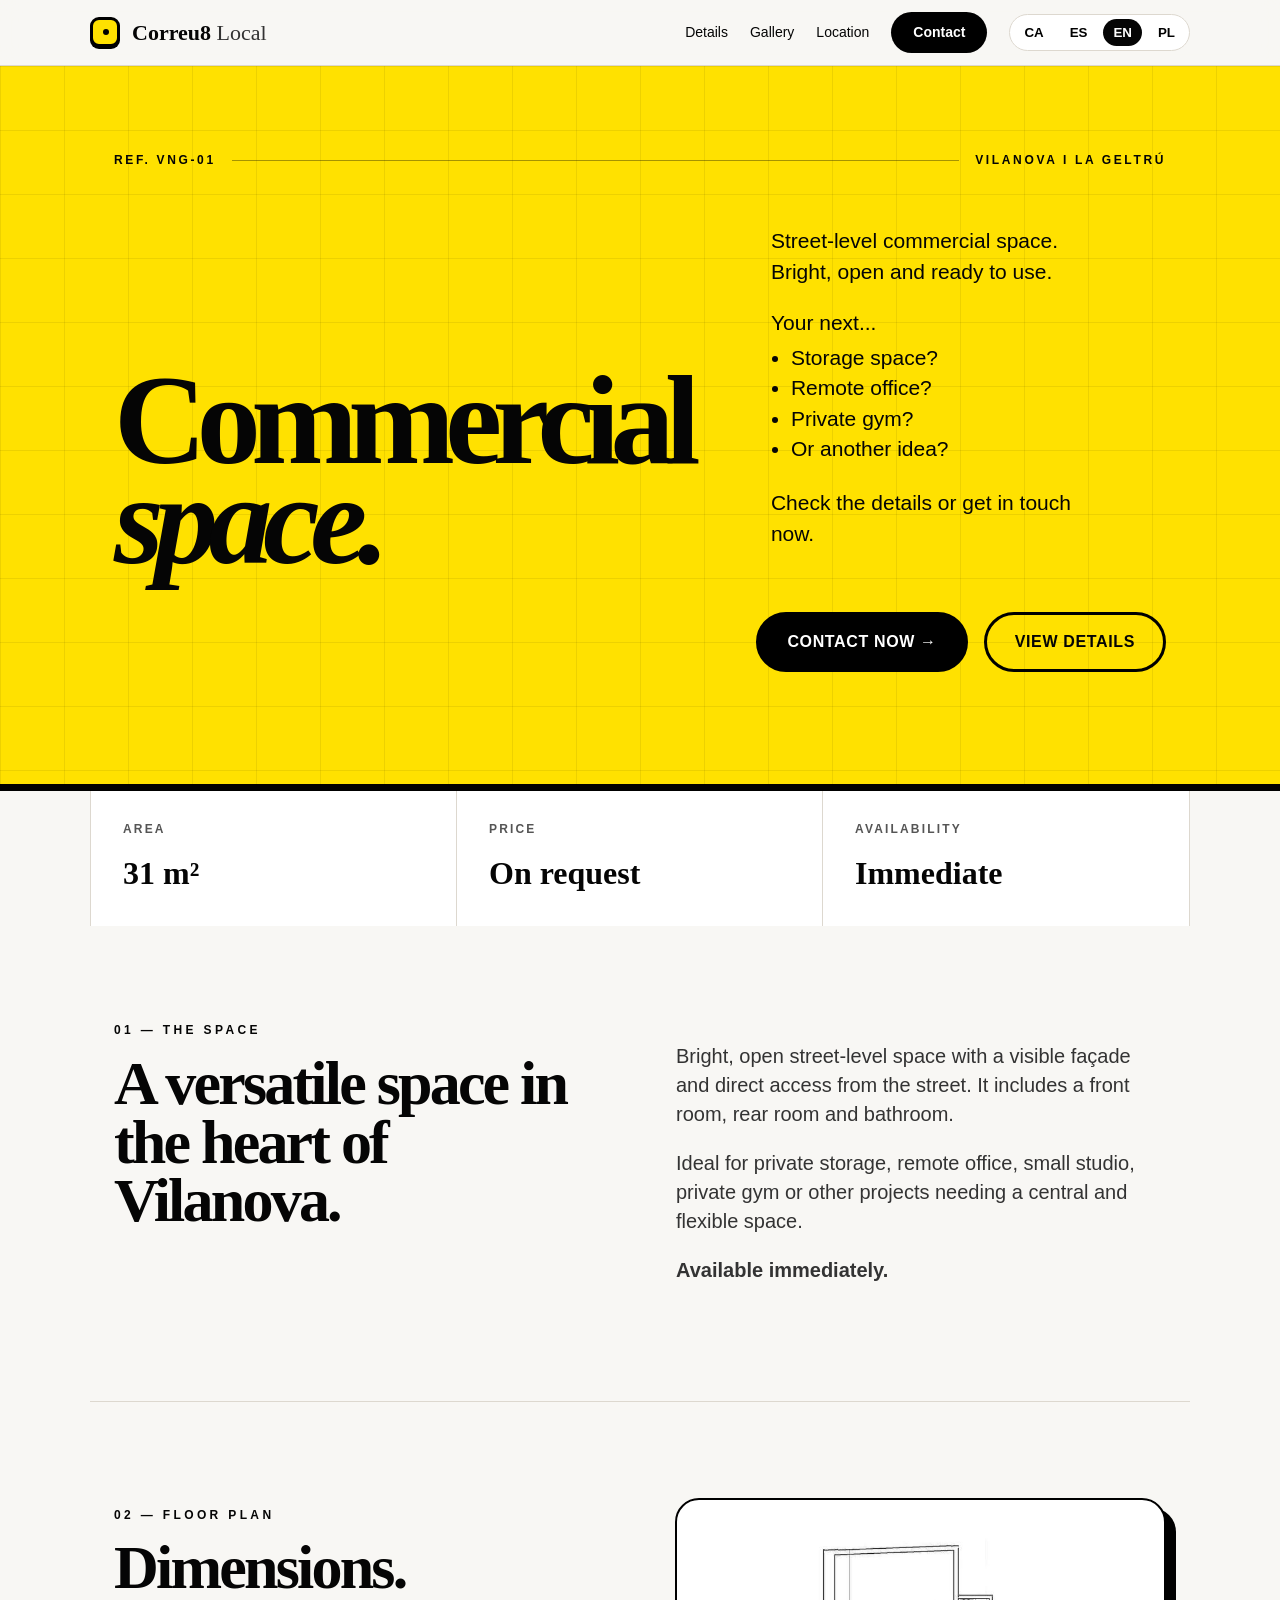
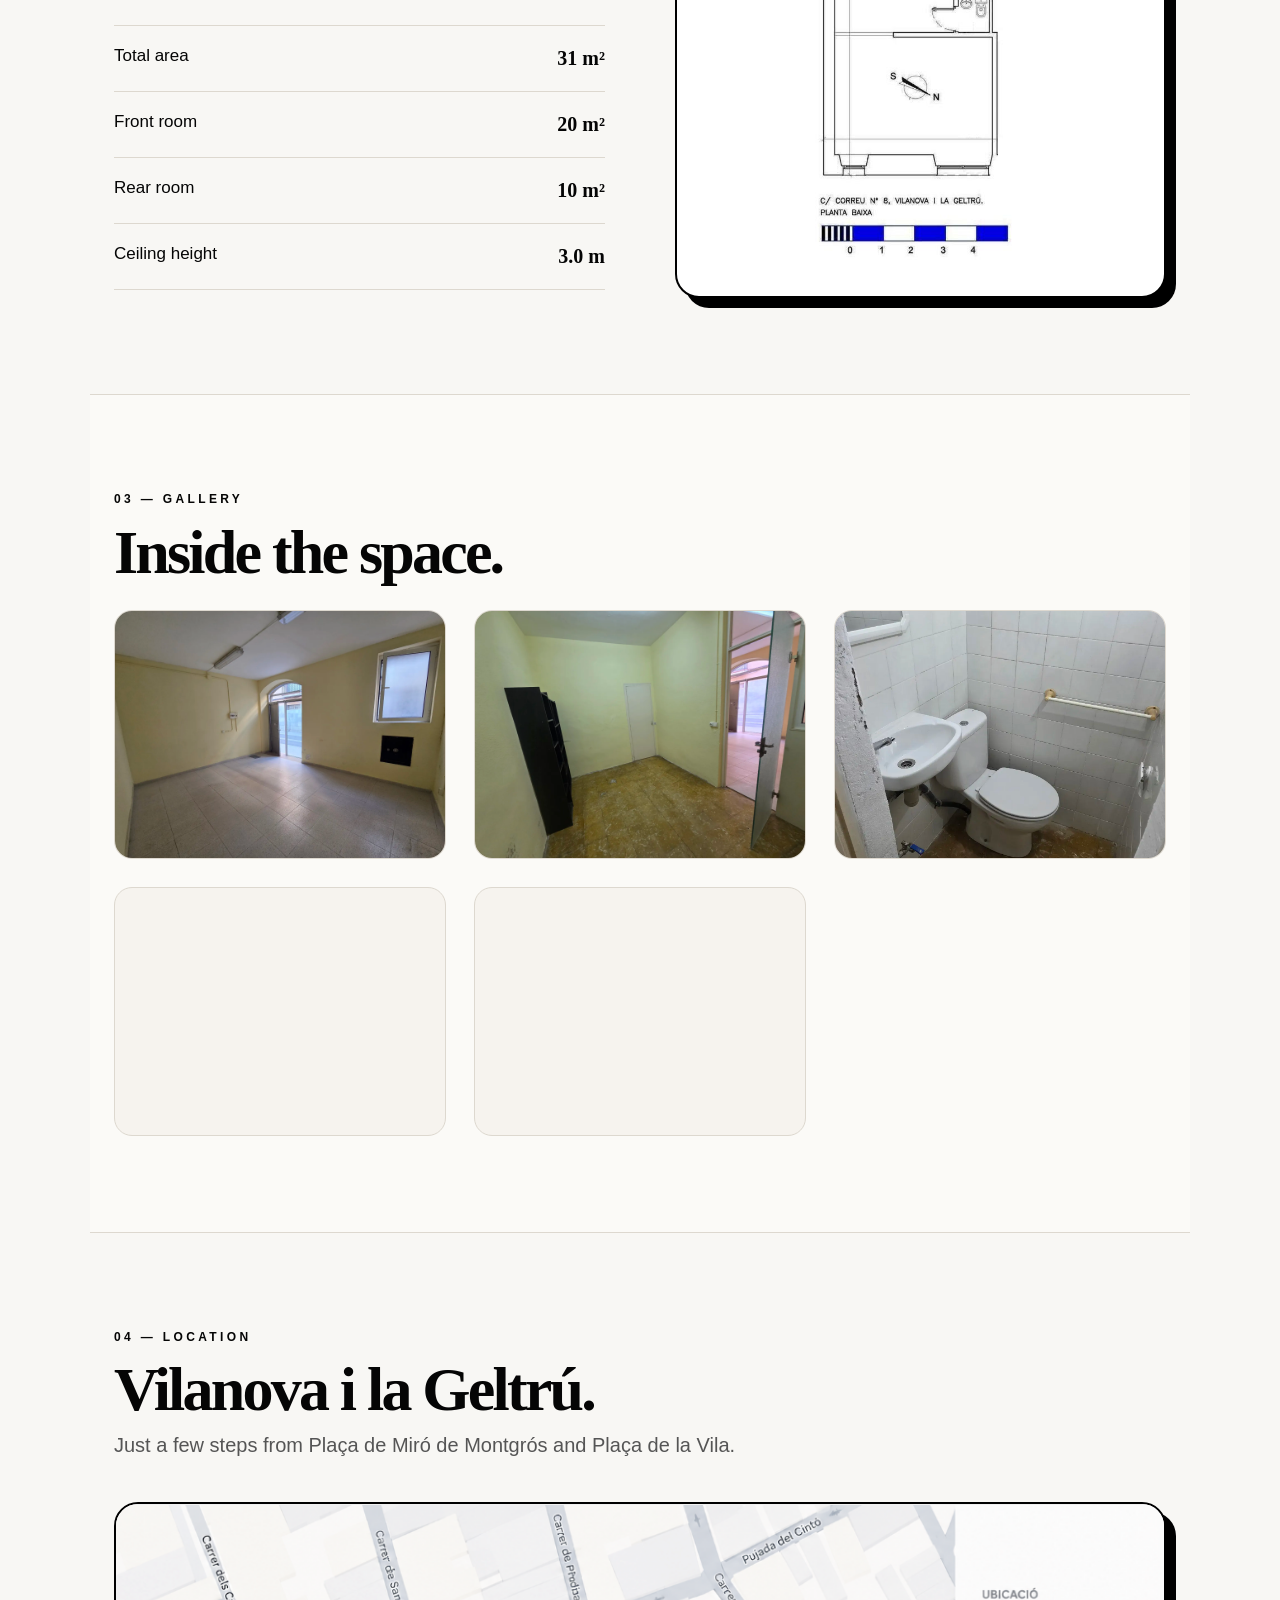
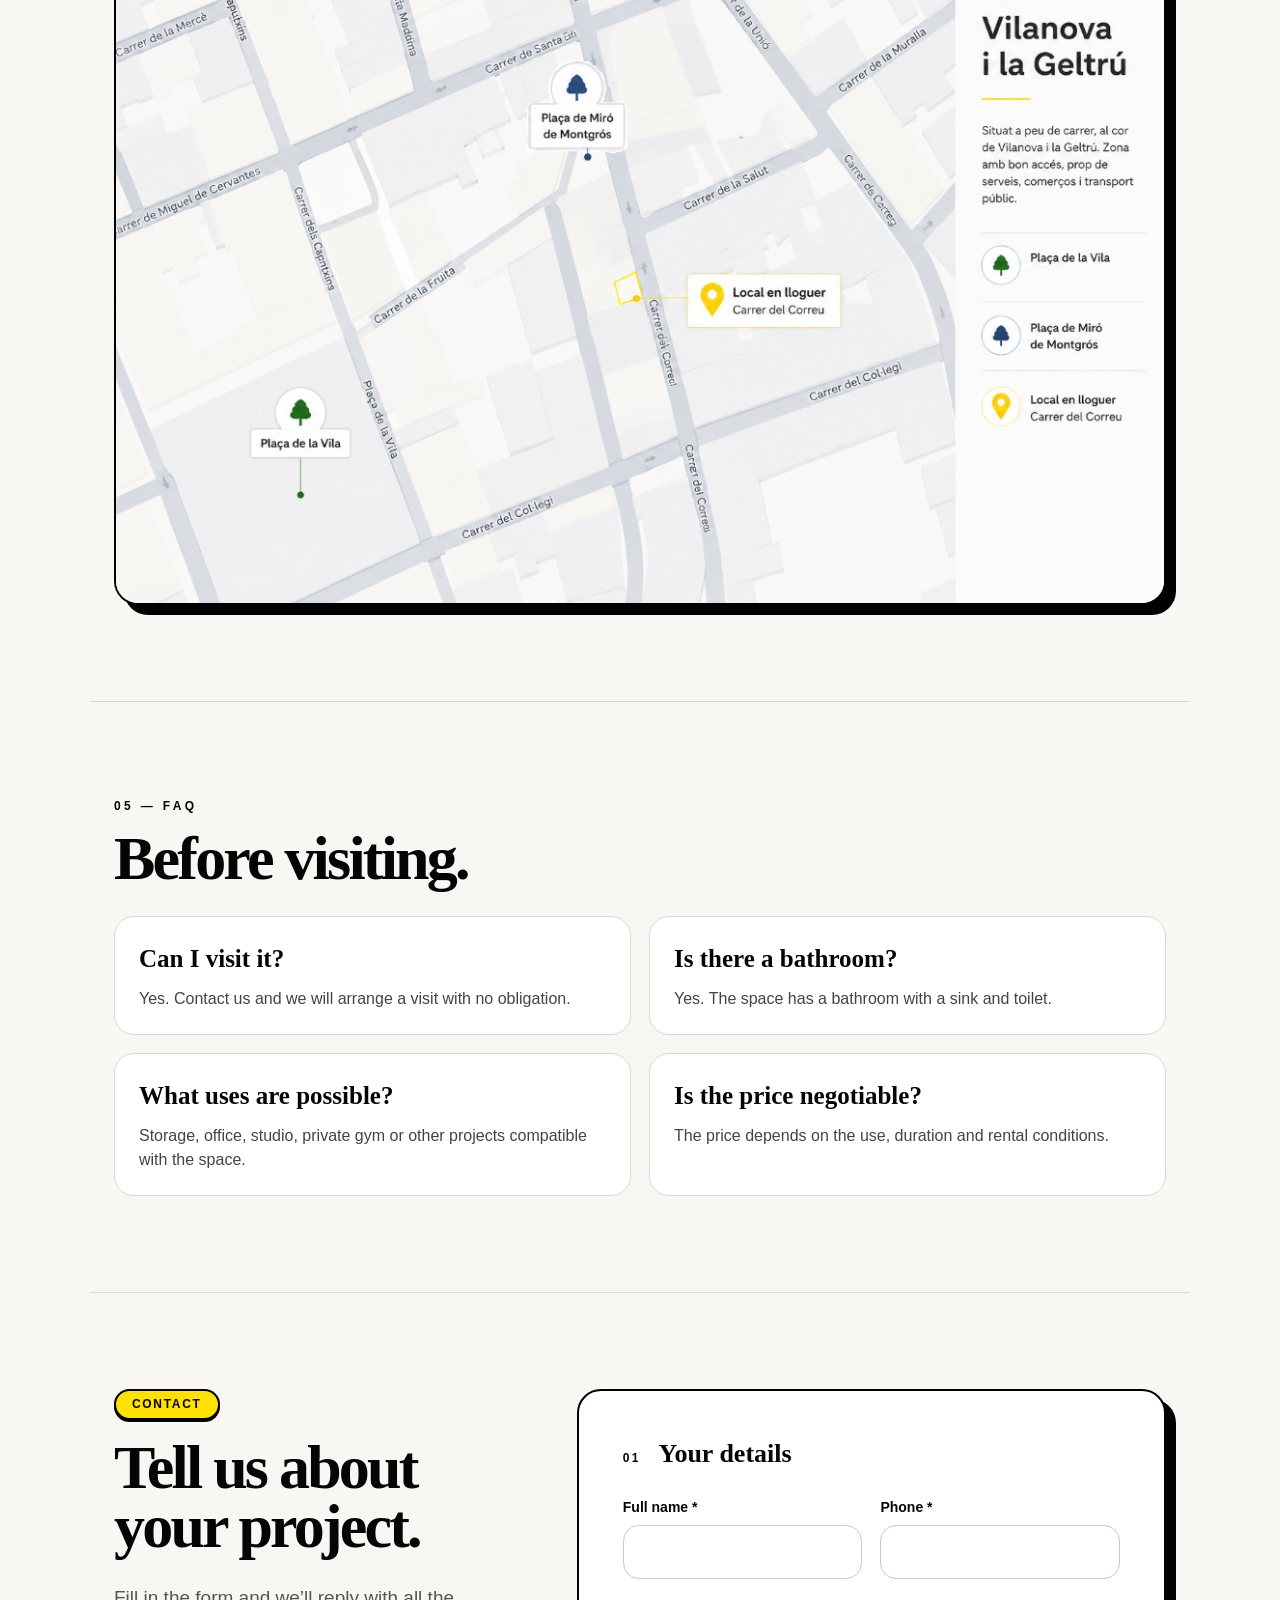
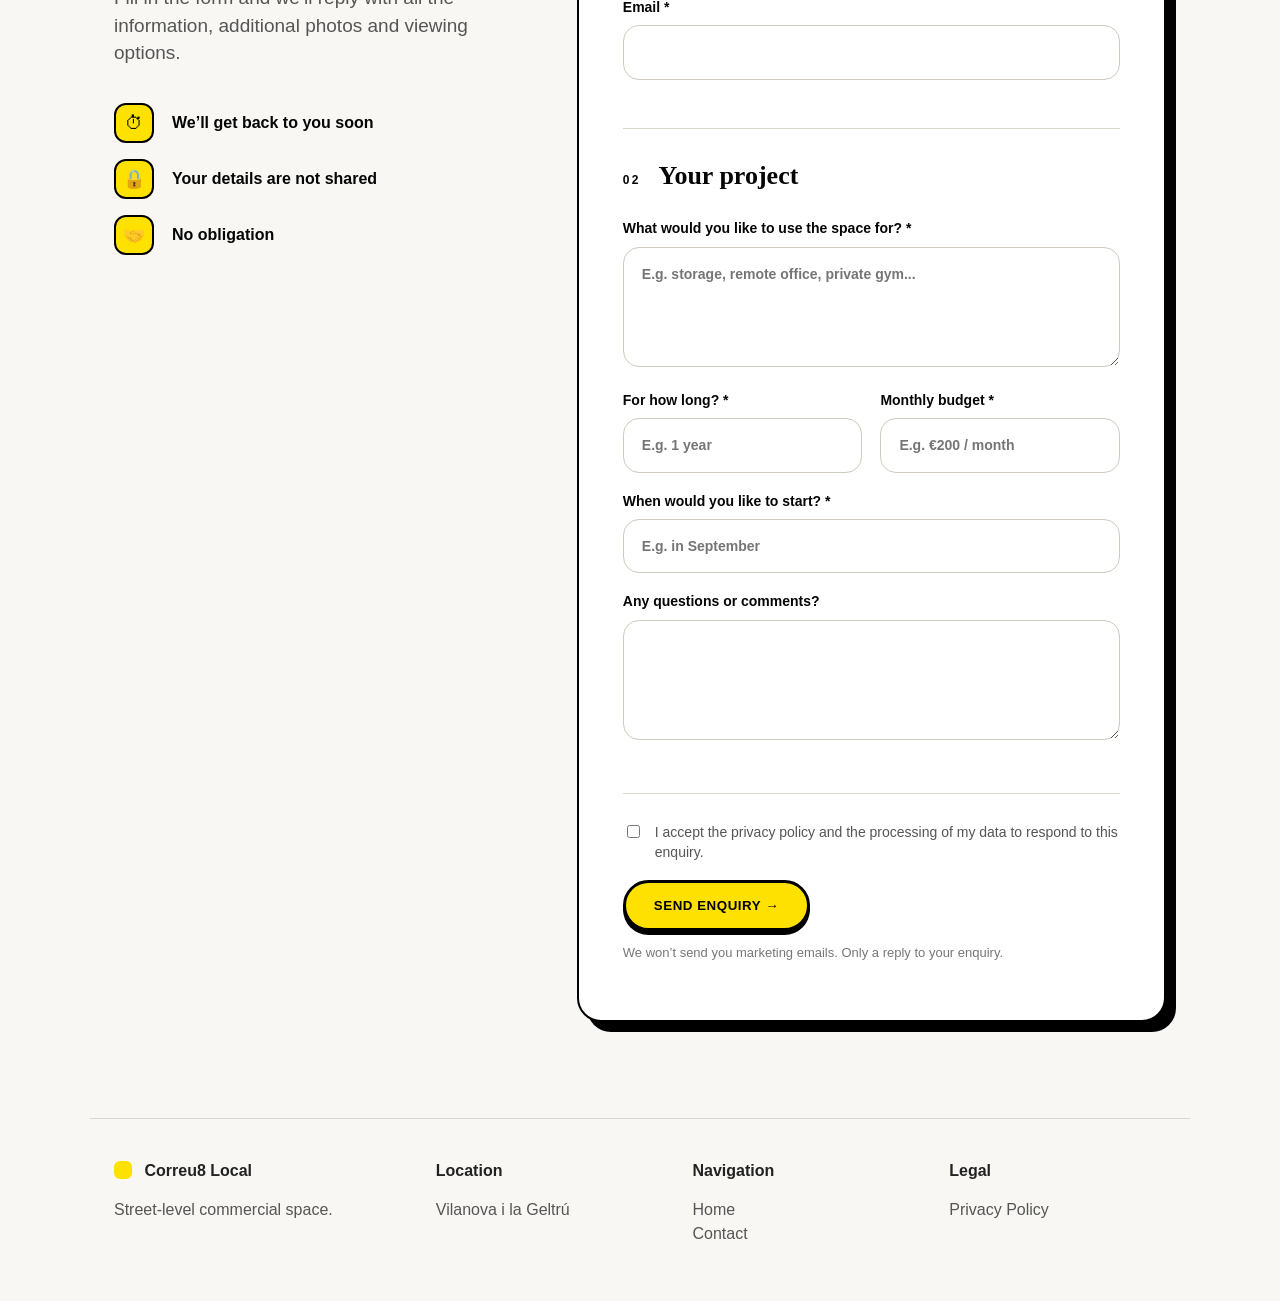
==== commit 21dc12da: "bathroom picture fix file names" ====
--- a/local/index.html
+++ b/local/index.html
@@ -38,7 +38,7 @@
       "https://correu8.cat/local/assets/facade.jpg",
       "https://correu8.cat/local/assets/main-room.jpg",
       "https://correu8.cat/local/assets/rear-room.jpg",
-      "https://correu8.cat/local/assets/bathroom.jpg"
+      "https://correu8.cat/local/assets/bathroom-fixed.jpg"
     ],
     "address": {
       "@type": "PostalAddress",
@@ -222,8 +222,8 @@
     <div class="photo">
       <button class="photo-button" type="button">
         <picture>
-          <source srcset="assets/bathroom.webp" type="image/webp">
-          <img src="assets/bathroom.jpg" loading="lazy" decoding="async" alt="Bany del local" data-i18n="gallery_bathroom_alt" data-i18n-attr="alt">
+          <source srcset="assets/bathroom-fixed.webp" type="image/webp">
+          <img src="assets/bathroom-fixed.jpg" loading="lazy" decoding="async" alt="Bany del local" data-i18n="gallery_bathroom_alt" data-i18n-attr="alt">
         </picture>
       </button>
     </div>
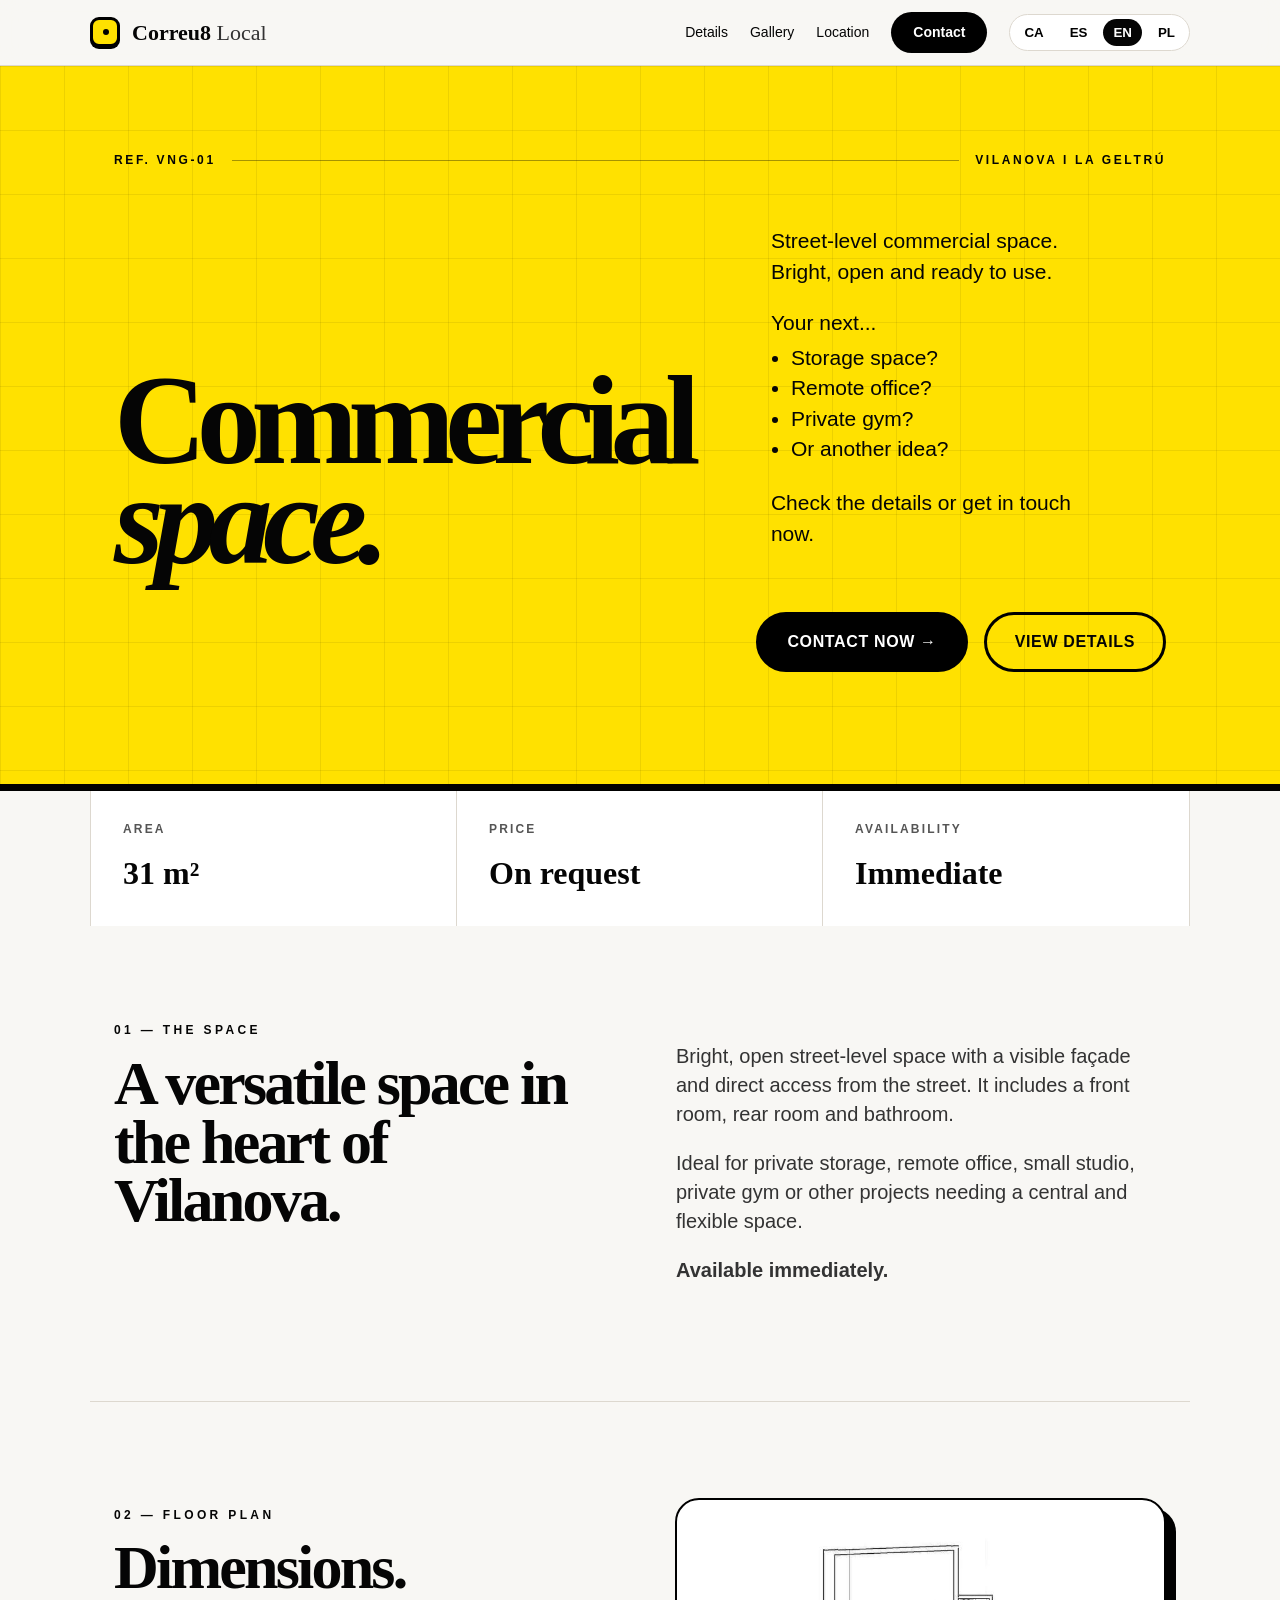
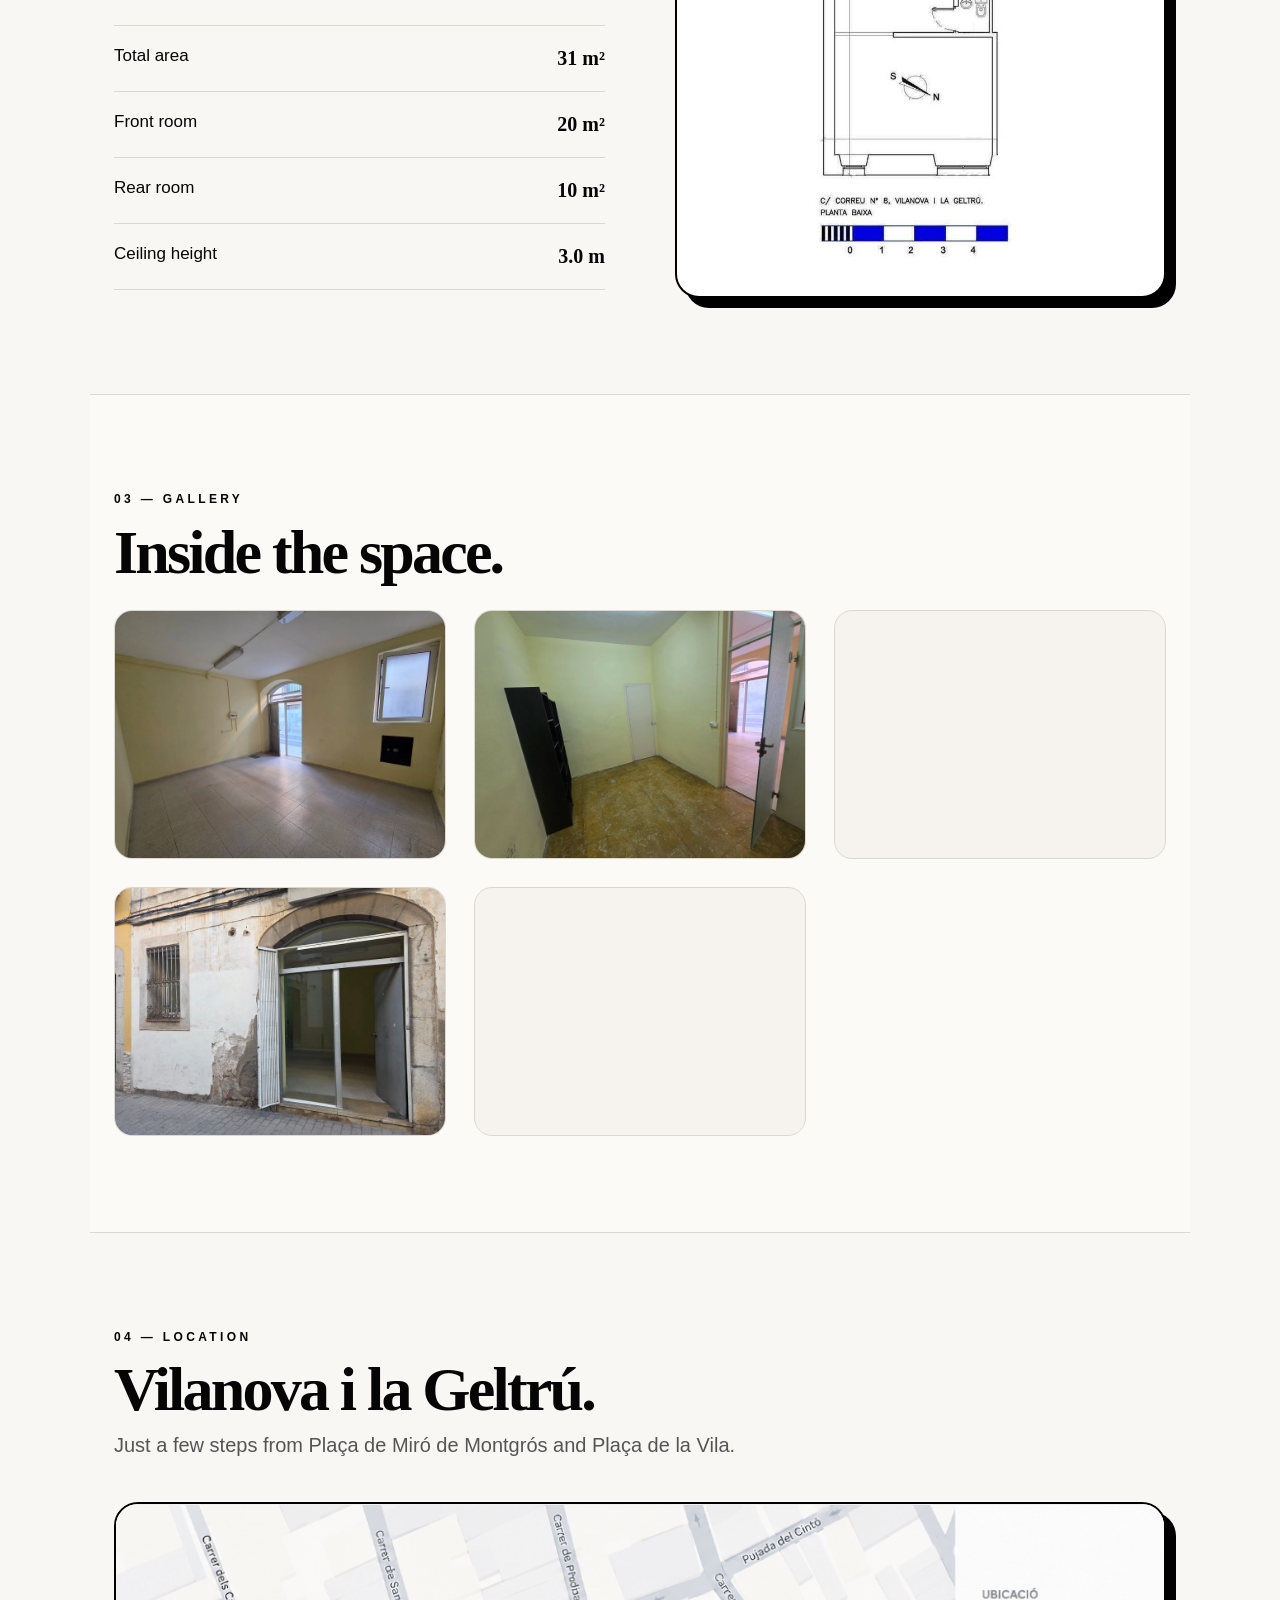
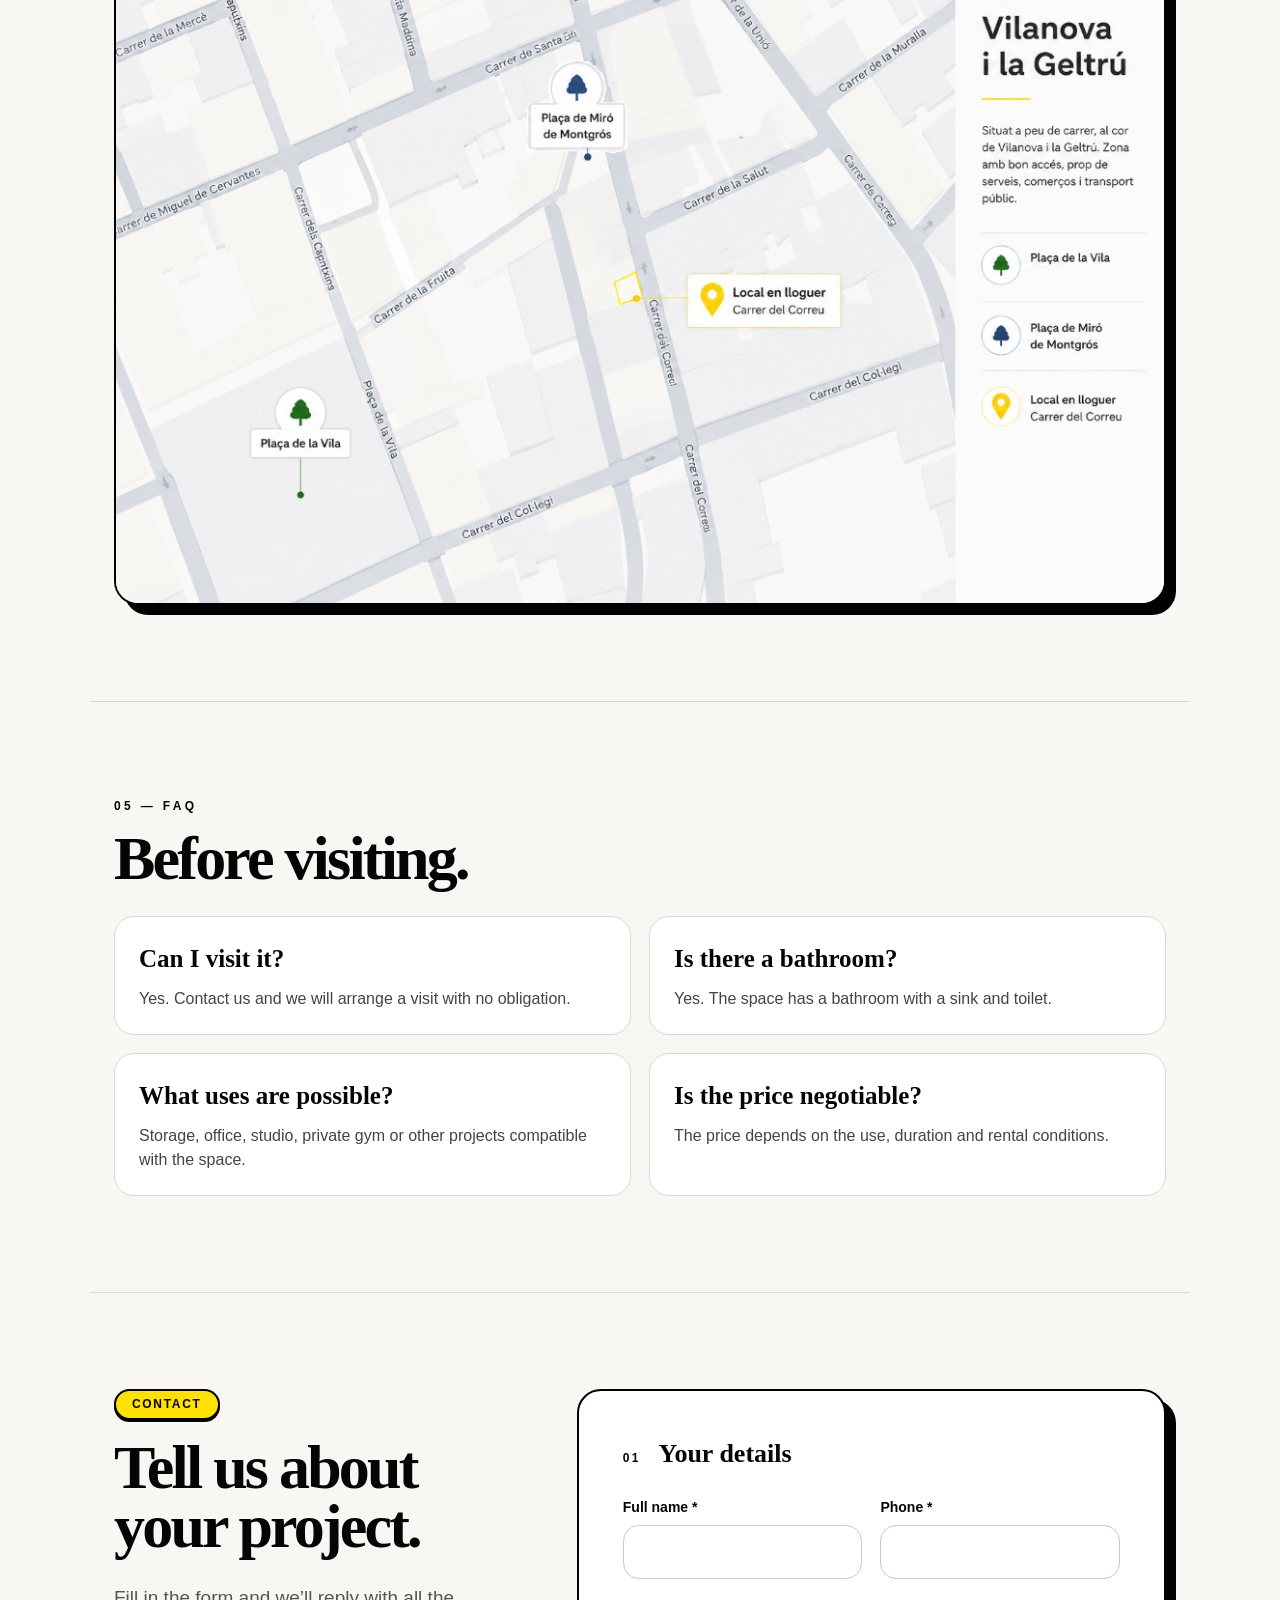
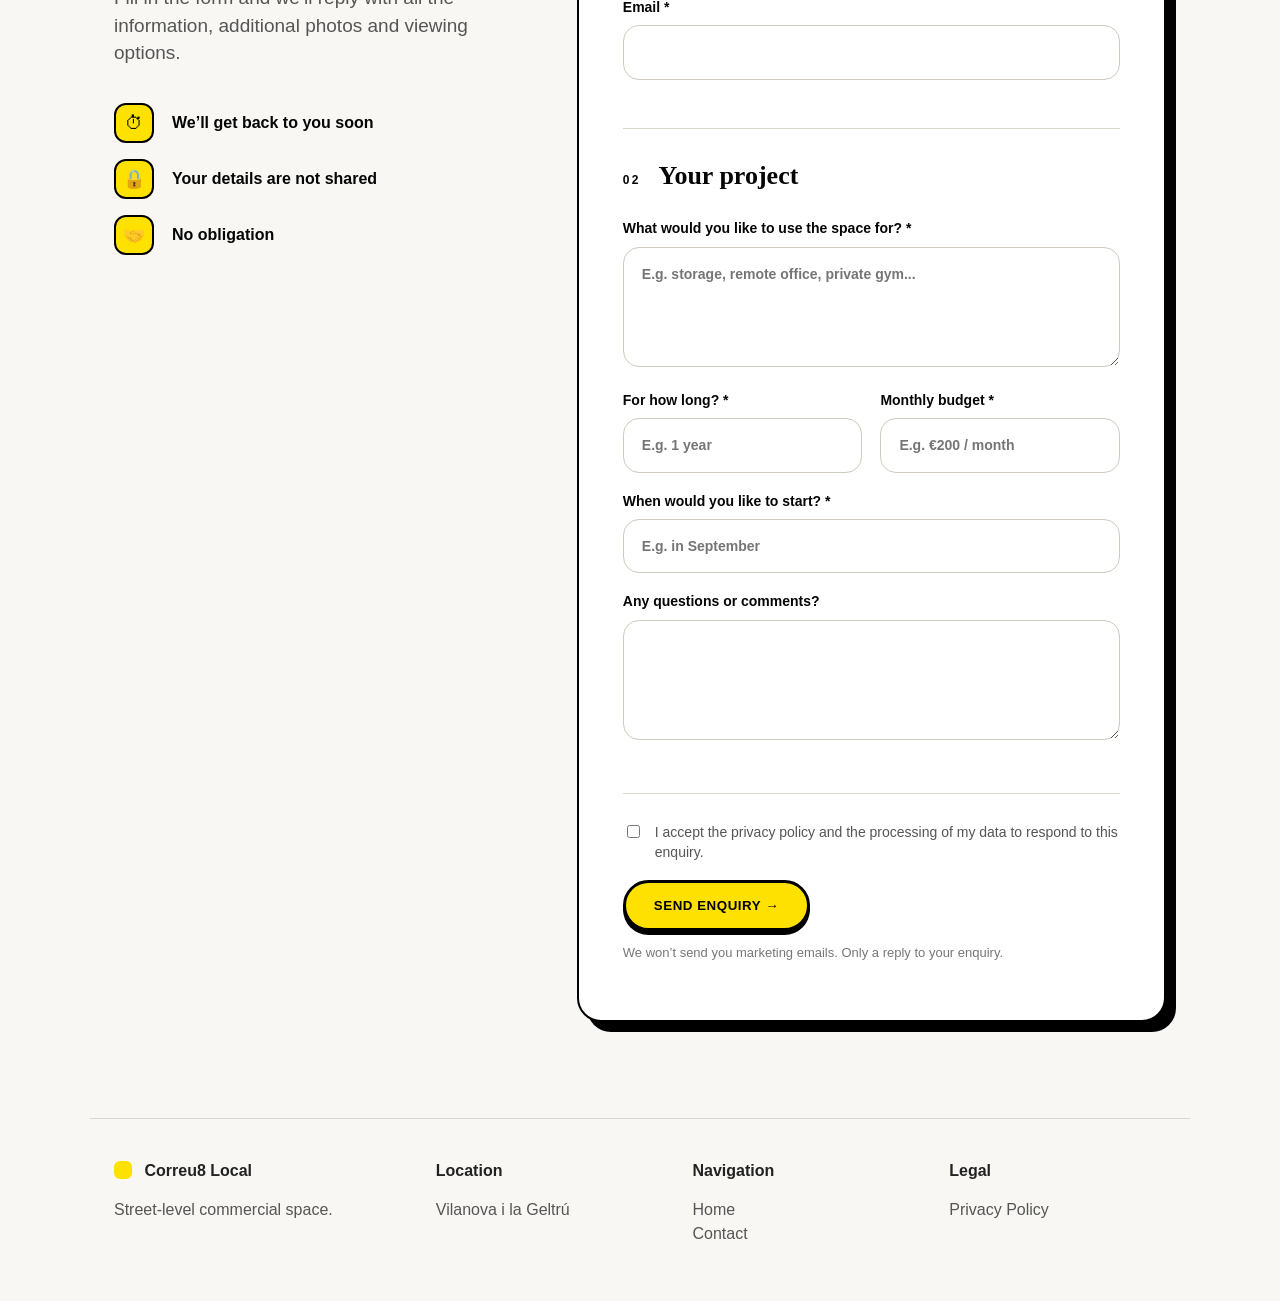
==== commit ac67ea43: "floor plan clickable" ====
--- a/local/index.html
+++ b/local/index.html
@@ -192,7 +192,9 @@
         </div>
       </div>
       <figure class="image-card plan-card">
-        <img src="./assets/plan.jpg" loading="lazy" decoding="async" alt="Plànol del local" data-i18n="plan_image_alt" data-i18n-attr="alt" />
+        <button class="plan-lightbox-button" type="button">
+          <img src="./assets/plan.jpg" loading="lazy" decoding="async" alt="Plànol del local" data-i18n="plan_image_alt" data-i18n-attr="alt" />
+        </button>
       </figure>
     </section>
 
@@ -380,15 +382,17 @@
 const lightboxClose = document.querySelector(".lightbox-close");
 const lightboxPrev = document.querySelector(".lightbox-prev");
 const lightboxNext = document.querySelector(".lightbox-next");
+const planLightboxButton = document.querySelector(".plan-lightbox-button");
 const mapLightboxButton = document.querySelector(".map-lightbox-button");
 const mobileMapQuery = window.matchMedia("(max-width: 768px)");
 const hasLightbox = Boolean(lightbox && lightboxImage && lightboxCaption && lightboxClose && lightboxPrev && lightboxNext);
 const hasGalleryLightbox = Boolean(hasLightbox && gallery && lightboxButtons.length);
+const hasPlanLightbox = Boolean(hasLightbox && planLightboxButton);
 const hasMapLightbox = Boolean(hasLightbox && mapLightboxButton);
 
 let currentLightboxIndex = 0;
 let lastFocusedElement = null;
-let isMapLightbox = false;
+let isSingleImageLightbox = false;
 
 function getGalleryImage(index) {
   const button = lightboxButtons[index];
@@ -417,7 +421,7 @@
 function openLightbox(index) {
   if (!hasGalleryLightbox) return;
 
-  isMapLightbox = false;
+  isSingleImageLightbox = false;
   lastFocusedElement = document.activeElement;
   setLightboxControlsHidden(false);
   showImage(index);
@@ -426,13 +430,13 @@
   lightboxClose.focus();
 }
 
-function openMapLightbox() {
-  if (!hasMapLightbox || !mobileMapQuery.matches) return;
-
-  const image = mapLightboxButton.querySelector("img");
+function openPlanLightbox() {
+  if (!hasPlanLightbox) return;
+
+  const image = planLightboxButton.querySelector("img");
   if (!image) return;
 
-  isMapLightbox = true;
+  isSingleImageLightbox = true;
   lastFocusedElement = document.activeElement;
   setLightboxControlsHidden(true);
   lightboxImage.src = image.currentSrc || image.src;
@@ -443,13 +447,30 @@
   lightboxClose.focus();
 }
 
+function openMapLightbox() {
+  if (!hasMapLightbox || !mobileMapQuery.matches) return;
+
+  const image = mapLightboxButton.querySelector("img");
+  if (!image) return;
+
+  isSingleImageLightbox = true;
+  lastFocusedElement = document.activeElement;
+  setLightboxControlsHidden(true);
+  lightboxImage.src = image.currentSrc || image.src;
+  lightboxImage.alt = image.alt;
+  lightboxCaption.textContent = image.alt;
+  lightbox.hidden = false;
+  document.body.classList.add("lightbox-open");
+  lightboxClose.focus();
+}
+
 function closeLightbox() {
   if (!hasLightbox) return;
 
   lightbox.hidden = true;
   document.body.classList.remove("lightbox-open");
   lightboxImage.removeAttribute("src");
-  isMapLightbox = false;
+  isSingleImageLightbox = false;
   setLightboxControlsHidden(false);
 
   if (lastFocusedElement) {
@@ -475,15 +496,19 @@
   mapLightboxButton.addEventListener("click", openMapLightbox);
 }
 
+if (hasPlanLightbox) {
+  planLightboxButton.addEventListener("click", openPlanLightbox);
+}
+
 if (hasLightbox) {
   lightboxClose.addEventListener("click", closeLightbox);
   lightboxPrev.addEventListener("click", () => {
-    if (!isMapLightbox) {
+    if (!isSingleImageLightbox) {
       showImage(currentLightboxIndex - 1);
     }
   });
   lightboxNext.addEventListener("click", () => {
-    if (!isMapLightbox) {
+    if (!isSingleImageLightbox) {
       showImage(currentLightboxIndex + 1);
     }
   });
@@ -505,14 +530,14 @@
 
   if (event.key === "ArrowLeft") {
     event.preventDefault();
-    if (!isMapLightbox) {
+    if (!isSingleImageLightbox) {
       showImage(currentLightboxIndex - 1);
     }
   }
 
   if (event.key === "ArrowRight") {
     event.preventDefault();
-    if (!isMapLightbox) {
+    if (!isSingleImageLightbox) {
       showImage(currentLightboxIndex + 1);
     }
   }
--- a/local/styles.css
+++ b/local/styles.css
@@ -453,6 +453,20 @@
   outline-offset: -6px;
 }
 
+.plan-lightbox-button {
+  width: 100%;
+  display: block;
+  border: 0;
+  padding: 0;
+  background: transparent;
+  cursor: zoom-in;
+}
+
+.plan-lightbox-button:focus-visible {
+  outline: 4px solid var(--yellow);
+  outline-offset: -6px;
+}
+
 .map-lightbox-button {
   width: 100%;
   display: block;
